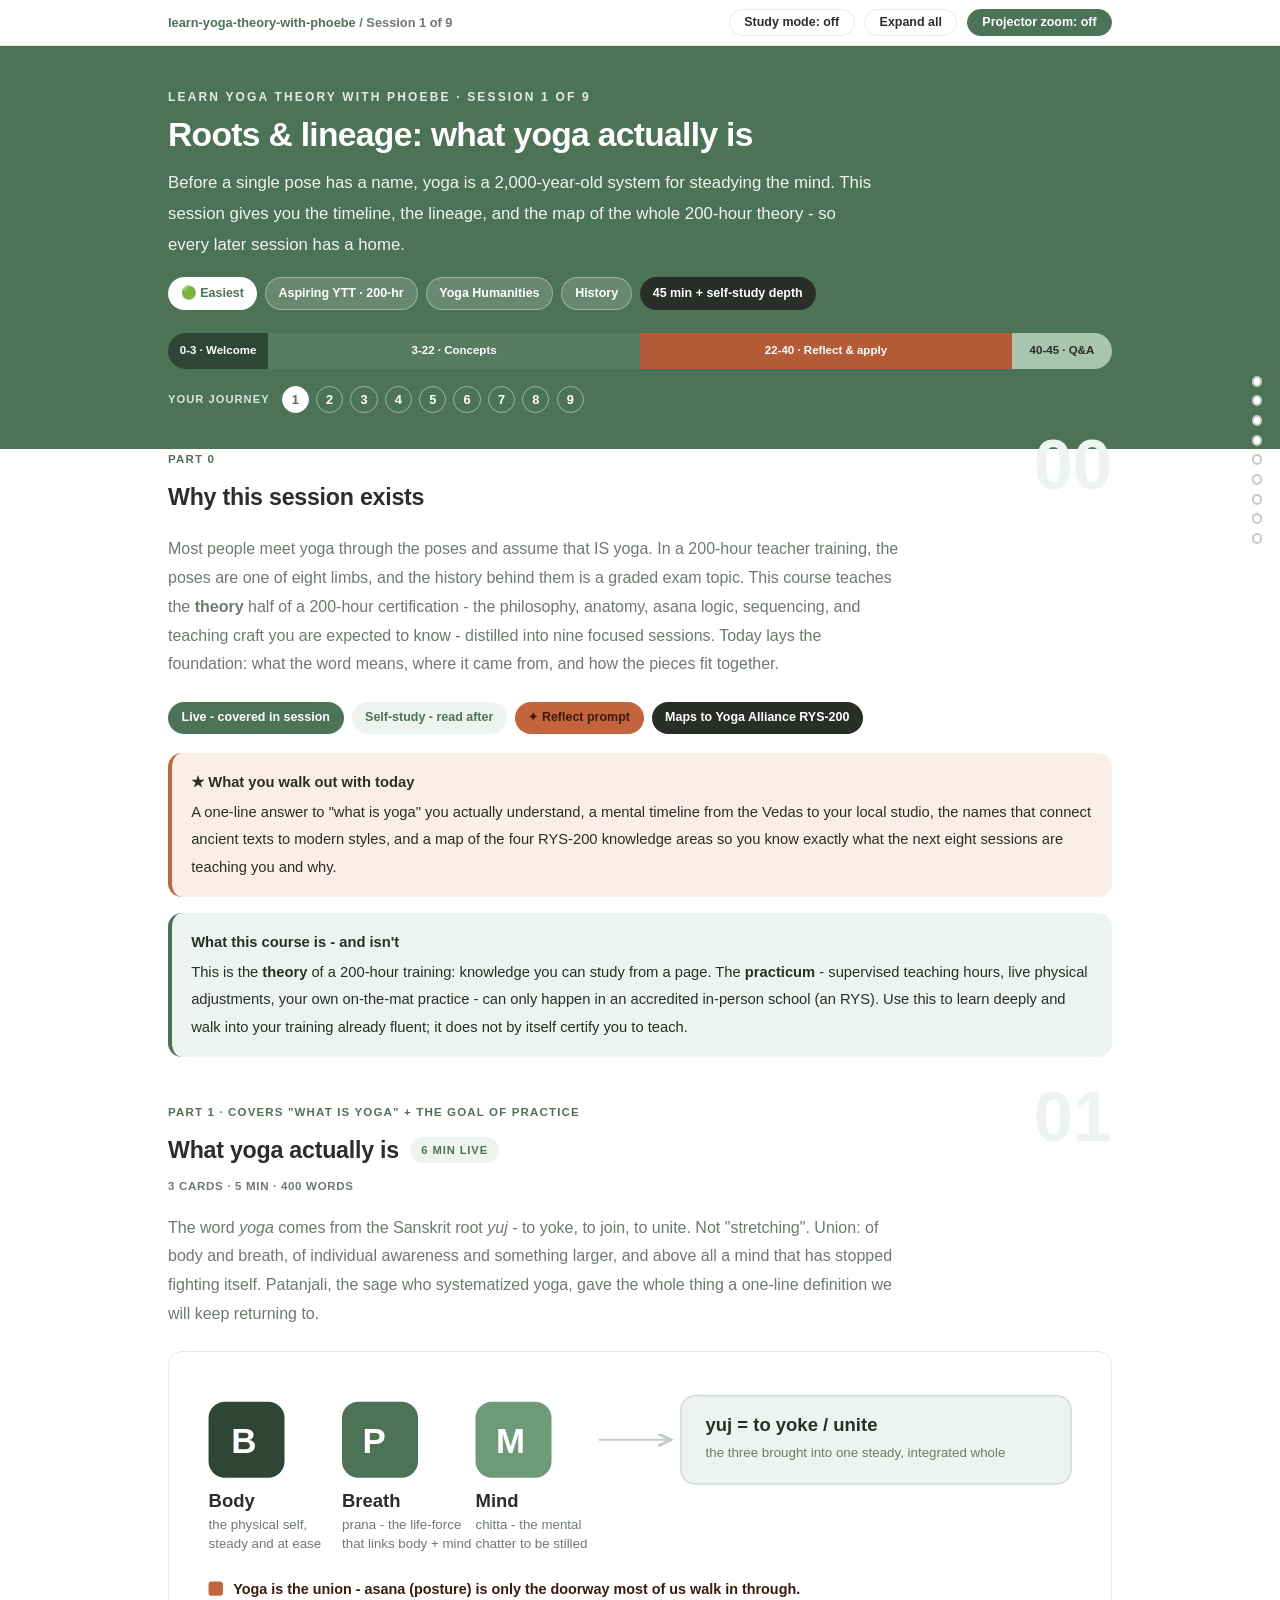
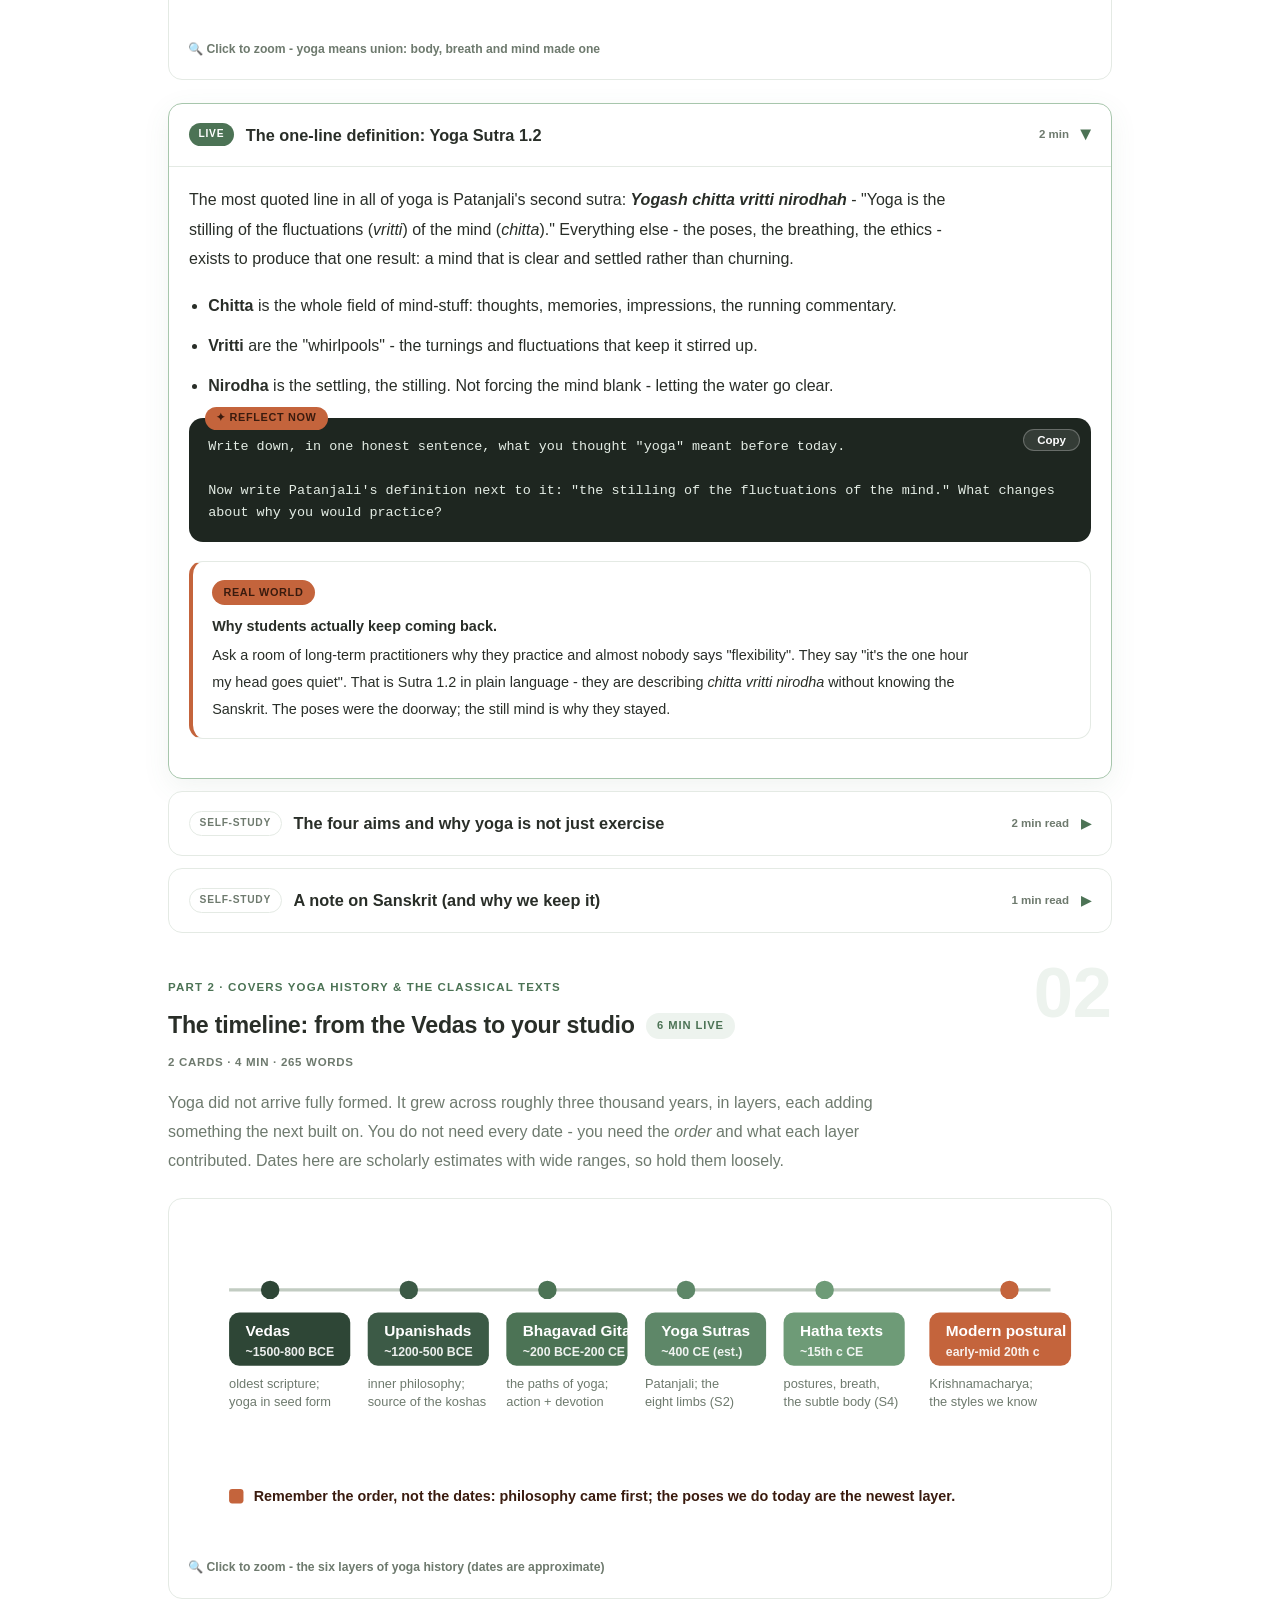
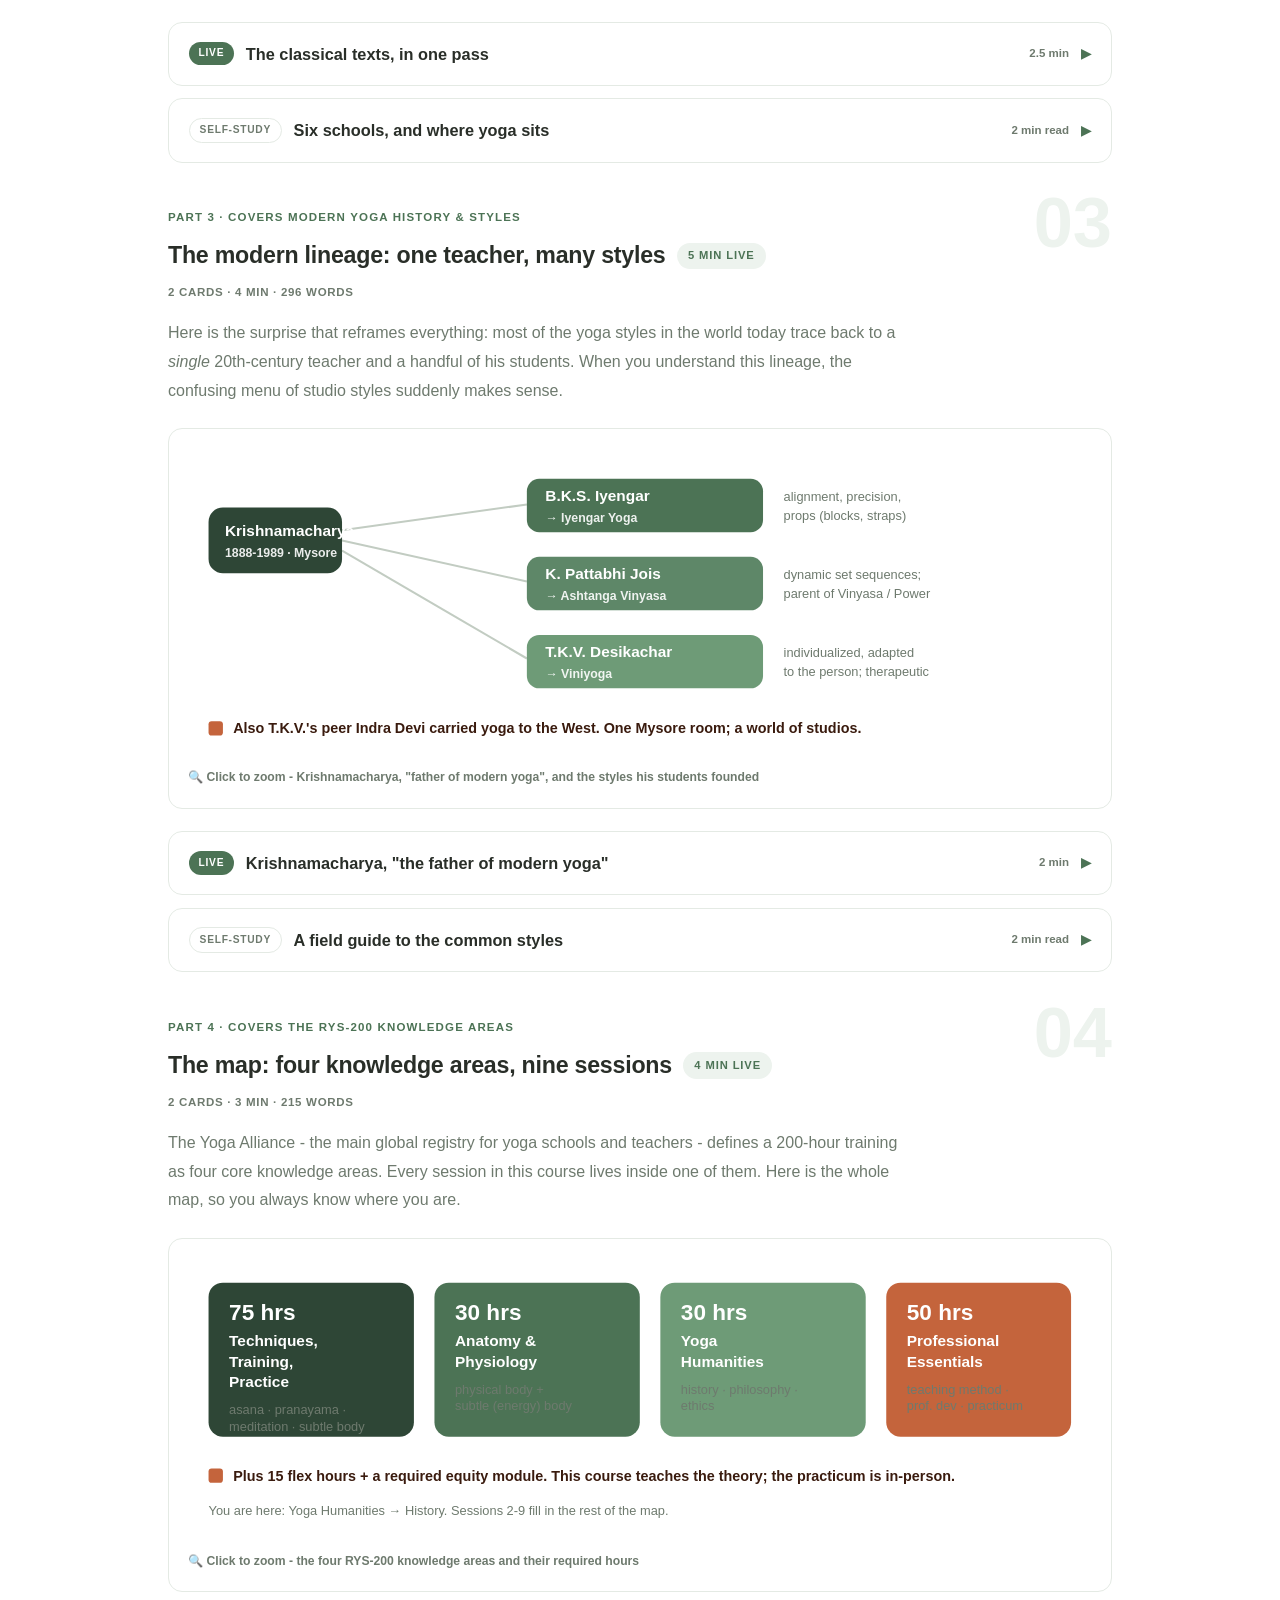
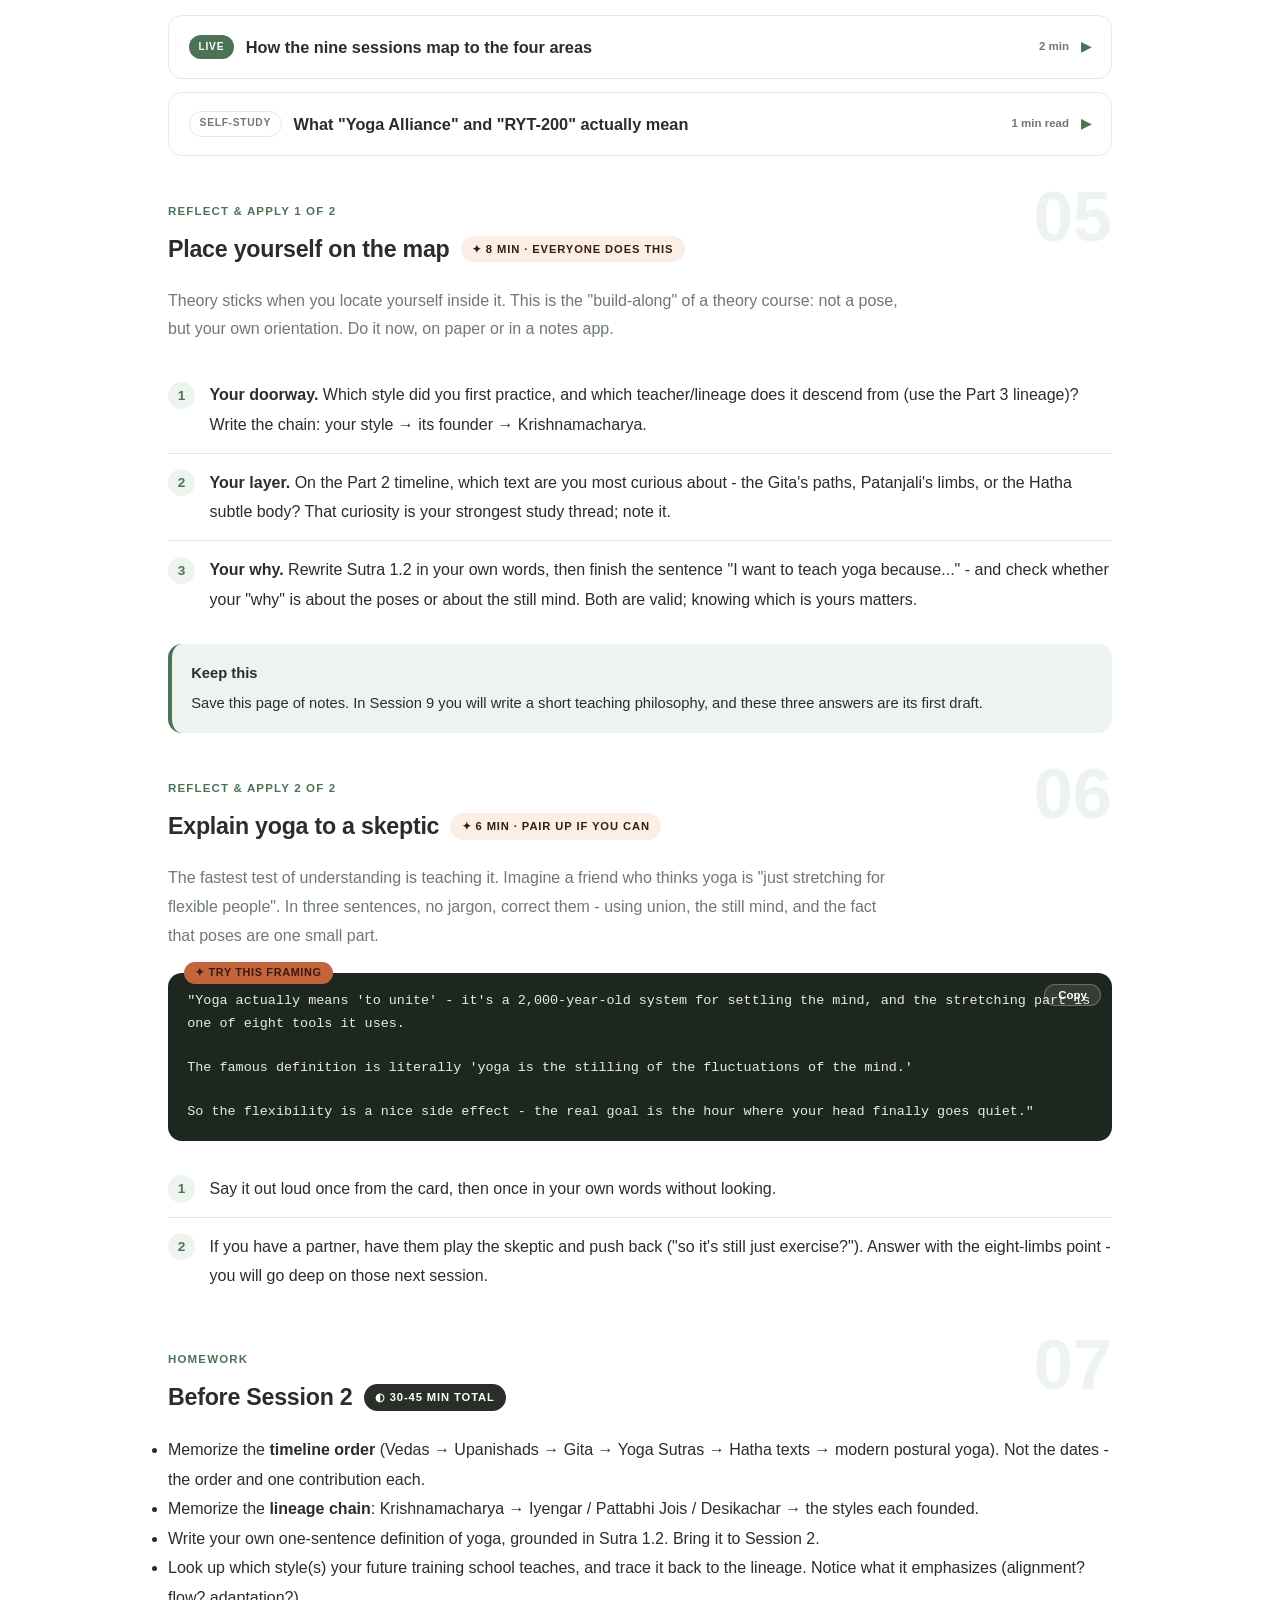
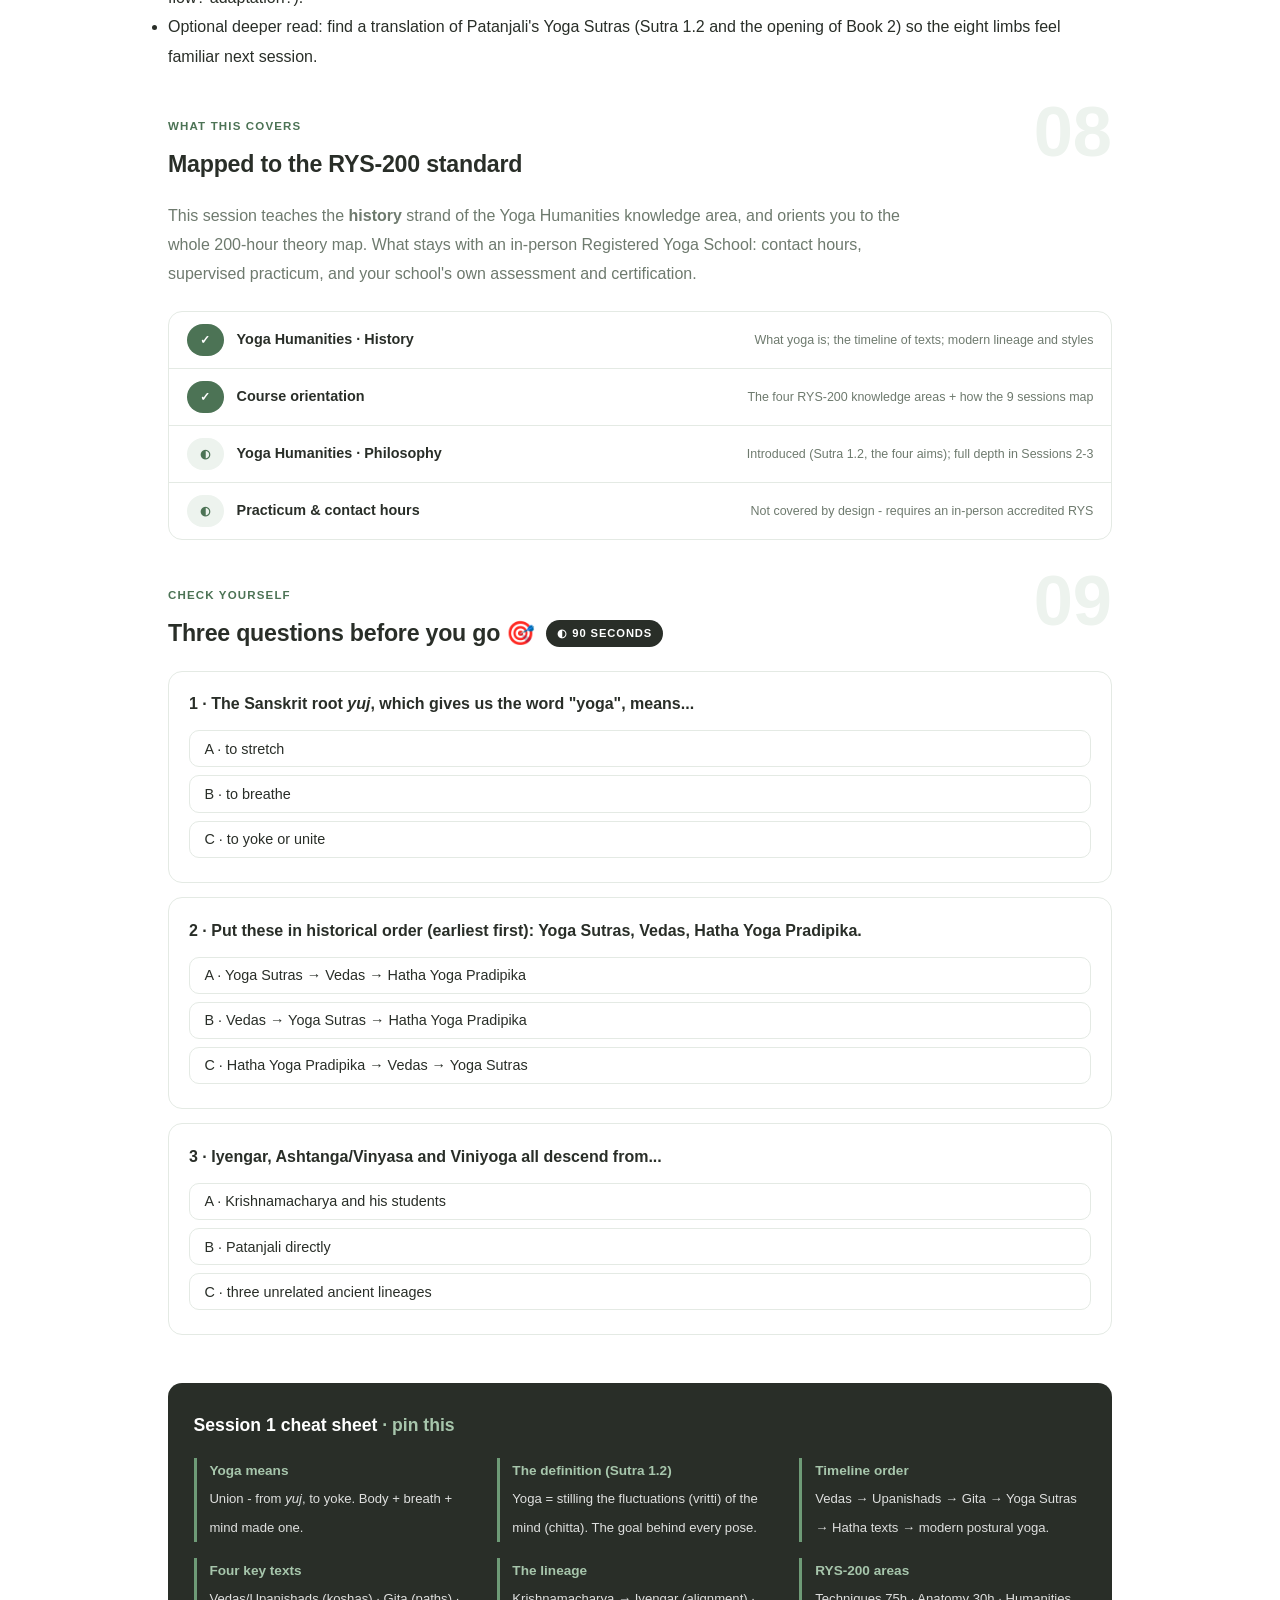
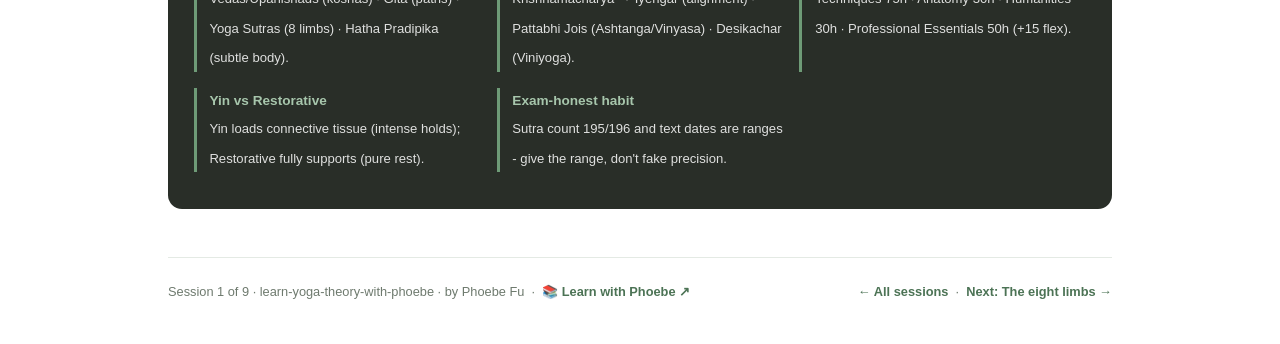
==== courses/01-roots-lineage.html @ 68fee0b2 "Fix agenda band contrast, which was unreadable estate-wide The .agenda block hardcodes color:#fff on" ====
<!DOCTYPE html>
<html lang="en">
<head>
<meta charset="UTF-8">
<meta name="viewport" content="width=device-width, initial-scale=1.0">
<!-- social:start -->
<meta name="description" content="Most people meet yoga through the poses and assume that IS yoga. In a 200-hour teacher training, the poses are one of eight limbs, and the history behind them is a graded exam topic. This...">
<meta property="og:type" content="article">
<meta property="og:site_name" content="Learn with Phoebe">
<meta property="og:title" content="Roots &amp; lineage: what yoga actually is - learn yoga theory with phoebe">
<meta property="og:description" content="Most people meet yoga through the poses and assume that IS yoga. In a 200-hour teacher training, the poses are one of eight limbs, and the history behind them is a graded exam topic. This...">
<meta property="og:url" content="https://phoebefu6.github.io/learn-yoga-theory-with-phoebe/courses/01-roots-lineage.html">
<meta property="og:image" content="https://phoebefu6.github.io/learn-yoga-theory-with-phoebe/assets/og-cover.png">
<meta property="og:image:width" content="1200">
<meta property="og:image:height" content="630">
<meta name="twitter:card" content="summary_large_image">
<meta name="twitter:title" content="Roots &amp; lineage: what yoga actually is - learn yoga theory with phoebe">
<meta name="twitter:description" content="Most people meet yoga through the poses and assume that IS yoga. In a 200-hour teacher training, the poses are one of eight limbs, and the history behind them is a graded exam topic. This...">
<meta name="twitter:image" content="https://phoebefu6.github.io/learn-yoga-theory-with-phoebe/assets/og-cover.png">
<!-- social:end -->
<title>Session 1 · Roots &amp; lineage: what yoga actually is - learn yoga theory with phoebe</title>
<link rel="stylesheet" href="../assets/style.css?v=7">
</head>
<body>

<div class="toolbar">
  <div class="wrap">
    <span class="crumb"><a href="../index.html">learn-yoga-theory-with-phoebe</a> / Session 1 of 9</span>
    <button class="btn" id="toggle-all" type="button">Expand all</button>
    <button class="btn primary" id="zoom-toggle" type="button">Projector zoom: off</button>
  </div>
</div>

<header class="masthead">
  <div class="wrap">
    <div class="eyebrow">Learn Yoga Theory with Phoebe · Session 1 of 9</div>
    <h1>Roots &amp; lineage: <span class="accent">what yoga</span> actually is</h1>
    <p class="sub">Before a single pose has a name, yoga is a 2,000-year-old system for steadying the mind. This session gives you the timeline, the lineage, and the map of the whole 200-hour theory - so every later session has a home.</p>
    <div class="chip-row">
      <span class="chip level">🟢 Easiest</span>
      <span class="chip audience">Aspiring YTT · 200-hr</span>
      <span class="chip audience">Yoga Humanities</span>
      <span class="chip audience">History</span>
      <span class="chip time">45 min + self-study depth</span>
    </div>
    <div class="agenda">
      <span class="a1" style="flex:1">0-3 · Welcome</span>
      <span class="a2" style="flex:4">3-22 · Concepts</span>
      <span class="a3" style="flex:4">22-40 · Reflect &amp; apply</span>
      <span class="a4" style="flex:1">40-45 · Q&amp;A</span>
    </div>
  </div>
</header>

<main class="wrap">

  <!-- ============ INTRO ============ -->
  <section class="section" id="intro">
    <div class="section-kicker">
      <span class="klabel">Part 0</span>
      <h2>Why this session exists</h2>
    </div>
    <p class="lede">Most people meet yoga through the poses and assume that IS yoga. In a 200-hour teacher training, the poses are one of eight limbs, and the history behind them is a graded exam topic. This course teaches the <strong>theory</strong> half of a 200-hour certification - the philosophy, anatomy, asana logic, sequencing, and teaching craft you are expected to know - distilled into nine focused sessions. Today lays the foundation: what the word means, where it came from, and how the pieces fit together.</p>
    <div class="legend">
      <span class="pill solid">Live - covered in session</span>
      <span class="pill light">Self-study - read after</span>
      <span class="pill peach">✦ Reflect prompt</span>
      <span class="pill inkpill">Maps to Yoga Alliance RYS-200</span>
    </div>
    <div class="callout win">
      <strong>★ What you walk out with today</strong>
      A one-line answer to "what is yoga" you actually understand, a mental timeline from the Vedas to your local studio, the names that connect ancient texts to modern styles, and a map of the four RYS-200 knowledge areas so you know exactly what the next eight sessions are teaching you and why.
    </div>
    <div class="callout tip">
      <strong>What this course is - and isn't</strong>
      This is the <strong>theory</strong> of a 200-hour training: knowledge you can study from a page. The <strong>practicum</strong> - supervised teaching hours, live physical adjustments, your own on-the-mat practice - can only happen in an accredited in-person school (an RYS). Use this to learn deeply and walk into your training already fluent; it does not by itself certify you to teach.
    </div>
  </section>

  <!-- ============ PART 1: WHAT IS YOGA ============ -->
  <section class="section" id="what-is-yoga">
    <div class="section-kicker">
      <span class="klabel">Part 1 · covers "what is yoga" + the goal of practice</span>
      <h2>What yoga actually is <span class="tag concept">6 min live</span></h2>
    </div>
    <p class="lede">The word <em>yoga</em> comes from the Sanskrit root <em>yuj</em> - to yoke, to join, to unite. Not "stretching". Union: of body and breath, of individual awareness and something larger, and above all a mind that has stopped fighting itself. Patanjali, the sage who systematized yoga, gave the whole thing a one-line definition we will keep returning to.</p>

    <figure class="zoomable">
      <svg viewBox="0 0 880 250" xmlns="http://www.w3.org/2000/svg" role="img" aria-label="Yoga as union: body, breath and mind joining toward a still mind">
        <style>
          .wyL { font: 800 34px Inter, sans-serif; fill: #FFFFFF; }
          .wyT { font: 700 18px Inter, sans-serif; fill: #292E28; }
          .wyX { font: 400 13px Inter, sans-serif; fill: #6E7A6E; }
          .wyN { font: 600 14px Inter, sans-serif; fill: #3A1B0E; }
          .wyA { stroke: #C2CCC2; stroke-width: 2; fill: none; marker-end: url(#wyAh); }
        </style>
        <defs>
          <marker id="wyAh" markerWidth="8" markerHeight="8" refX="6" refY="3" orient="auto">
            <path d="M0,0 L6,3 L0,6" fill="none" stroke="#C2CCC2" stroke-width="1.5"/>
          </marker>
        </defs>
        <rect x="20" y="30" width="74" height="74" rx="16" fill="#2E4636"/>
        <text class="wyL" x="42" y="80">B</text>
        <text class="wyT" x="20" y="132">Body</text>
        <text class="wyX" x="20" y="154">the physical self,</text>
        <text class="wyX" x="20" y="172">steady and at ease</text>
        <rect x="150" y="30" width="74" height="74" rx="16" fill="#4C7355"/>
        <text class="wyL" x="170" y="80">P</text>
        <text class="wyT" x="150" y="132">Breath</text>
        <text class="wyX" x="150" y="154">prana - the life-force</text>
        <text class="wyX" x="150" y="172">that links body + mind</text>
        <rect x="280" y="30" width="74" height="74" rx="16" fill="#6E9B77"/>
        <text class="wyL" x="300" y="80">M</text>
        <text class="wyT" x="280" y="132">Mind</text>
        <text class="wyX" x="280" y="154">chitta - the mental</text>
        <text class="wyX" x="280" y="172">chatter to be stilled</text>
        <line class="wyA" x1="400" y1="67" x2="470" y2="67"/>
        <rect x="480" y="24" width="380" height="86" rx="14" fill="#EDF3EE" stroke="#C2CCC2"/>
        <text class="wyT" x="504" y="58">yuj = to yoke / unite</text>
        <text class="wyX" x="504" y="84">the three brought into one steady, integrated whole</text>
        <rect x="20" y="205" width="14" height="14" rx="3" fill="#C4643C"/>
        <text class="wyN" x="44" y="217">Yoga is the union - asana (posture) is only the doorway most of us walk in through.</text>
      </svg>
      <figcaption>🔍 Click to zoom - yoga means union: body, breath and mind made one</figcaption>
    </figure>

    <details class="card" open>
      <summary><span class="mode live">Live</span>The one-line definition: Yoga Sutra 1.2<span class="mini">2 min</span><span class="caret">▶</span></summary>
      <div class="body">
        <p>The most quoted line in all of yoga is Patanjali's second sutra: <strong><em>Yogash chitta vritti nirodhah</em></strong> - "Yoga is the stilling of the fluctuations (<em>vritti</em>) of the mind (<em>chitta</em>)." Everything else - the poses, the breathing, the ethics - exists to produce that one result: a mind that is clear and settled rather than churning.</p>
        <ul>
          <li><strong>Chitta</strong> is the whole field of mind-stuff: thoughts, memories, impressions, the running commentary.</li>
          <li><strong>Vritti</strong> are the "whirlpools" - the turnings and fluctuations that keep it stirred up.</li>
          <li><strong>Nirodha</strong> is the settling, the stilling. Not forcing the mind blank - letting the water go clear.</li>
        </ul>
        <div class="prompt-box good"><span class="label">✦ Reflect now</span>Write down, in one honest sentence, what you thought "yoga" meant before today.

Now write Patanjali's definition next to it: "the stilling of the fluctuations of the mind." What changes about why you would practice?</div>
        <div class="callout example">
          <span class="ex-pill">Real world</span>
          <p><strong>Why students actually keep coming back.</strong> Ask a room of long-term practitioners why they practice and almost nobody says "flexibility". They say "it's the one hour my head goes quiet". That is Sutra 1.2 in plain language - they are describing <em>chitta vritti nirodha</em> without knowing the Sanskrit. The poses were the doorway; the still mind is why they stayed.</p>
        </div>
      </div>
    </details>

    <details class="card">
      <summary><span class="mode self">Self-study</span>The four aims and why yoga is not just exercise<span class="mini">2 min read</span><span class="caret">▶</span></summary>
      <div class="body">
        <p>Classical Indian thought frames a full human life around four aims (<em>purusharthas</em>): <strong>dharma</strong> (duty, right living), <strong>artha</strong> (prosperity, means), <strong>kama</strong> (pleasure, desire) and <strong>moksha</strong> (liberation, freedom). Yoga is traditionally a path toward the last one - freedom from the suffering caused by an unsteady, grasping mind. That is why the texts treat it as a complete philosophy of living, not a fitness regimen.</p>
        <ul>
          <li><strong>Modern postural yoga</strong> - what most Western studios teach - is a recent branch of a very old tree. Knowing the tree is what separates a teacher from an instructor.</li>
          <li><strong>You do not have to be religious</strong> to teach or practice yoga. But you are expected to know the tradition you are standing in, and to represent it honestly. That respect is itself part of the ethics (Session 3).</li>
        </ul>
      </div>
    </details>

    <details class="card">
      <summary><span class="mode self">Self-study</span>A note on Sanskrit (and why we keep it)<span class="mini">1 min read</span><span class="caret">▶</span></summary>
      <div class="body">
        <p>Yoga's technical vocabulary is Sanskrit, and teacher trainings expect you to know the key terms. We will always give the Sanskrit <em>and</em> a plain-English meaning, because the words carry precision that translation loses - <em>sukha</em> is not quite "comfort", <em>prana</em> is not quite "breath". Learn the terms the way you would any professional vocabulary: a few at a time, in context. By Session 9 they will feel like your own.</p>
      </div>
    </details>
  </section>

  <!-- ============ PART 2: THE TIMELINE ============ -->
  <section class="section" id="timeline">
    <div class="section-kicker">
      <span class="klabel">Part 2 · covers yoga history &amp; the classical texts</span>
      <h2>The timeline: from the Vedas to your studio <span class="tag concept">6 min live</span></h2>
    </div>
    <p class="lede">Yoga did not arrive fully formed. It grew across roughly three thousand years, in layers, each adding something the next built on. You do not need every date - you need the <em>order</em> and what each layer contributed. Dates here are scholarly estimates with wide ranges, so hold them loosely.</p>

    <figure class="zoomable">
      <svg viewBox="0 0 880 320" xmlns="http://www.w3.org/2000/svg" role="img" aria-label="Timeline of yoga: Vedas, Upanishads, Gita, Yoga Sutras, Hatha texts, modern postural yoga">
        <style>
          .tlB { font: 700 15px Inter, sans-serif; fill: #FFFFFF; }
          .tlD { font: 600 12px Inter, sans-serif; fill: #FFFFFF; opacity: .9; }
          .tlT { font: 700 15px Inter, sans-serif; fill: #292E28; }
          .tlX { font: 400 12.5px Inter, sans-serif; fill: #6E7A6E; }
          .tlN { font: 600 14px Inter, sans-serif; fill: #3A1B0E; }
        </style>
        <line x1="40" y1="70" x2="840" y2="70" stroke="#C2CCC2" stroke-width="3"/>
        <!-- 1 Vedas -->
        <circle cx="80" cy="70" r="9" fill="#2E4636"/>
        <rect x="40" y="92" width="118" height="52" rx="10" fill="#2E4636"/>
        <text class="tlB" x="56" y="115">Vedas</text>
        <text class="tlD" x="56" y="134">~1500-800 BCE</text>
        <text class="tlX" x="40" y="166">oldest scripture;</text>
        <text class="tlX" x="40" y="183">yoga in seed form</text>
        <!-- 2 Upanishads -->
        <circle cx="215" cy="70" r="9" fill="#3C5A46"/>
        <rect x="175" y="92" width="118" height="52" rx="10" fill="#3C5A46"/>
        <text class="tlB" x="191" y="115">Upanishads</text>
        <text class="tlD" x="191" y="134">~1200-500 BCE</text>
        <text class="tlX" x="175" y="166">inner philosophy;</text>
        <text class="tlX" x="175" y="183">source of the koshas</text>
        <!-- 3 Gita -->
        <circle cx="350" cy="70" r="9" fill="#4C7355"/>
        <rect x="310" y="92" width="118" height="52" rx="10" fill="#4C7355"/>
        <text class="tlB" x="326" y="115">Bhagavad Gita</text>
        <text class="tlD" x="326" y="134">~200 BCE-200 CE</text>
        <text class="tlX" x="310" y="166">the paths of yoga;</text>
        <text class="tlX" x="310" y="183">action + devotion</text>
        <!-- 4 Sutras -->
        <circle cx="485" cy="70" r="9" fill="#5E8768"/>
        <rect x="445" y="92" width="118" height="52" rx="10" fill="#5E8768"/>
        <text class="tlB" x="461" y="115">Yoga Sutras</text>
        <text class="tlD" x="461" y="134">~400 CE (est.)</text>
        <text class="tlX" x="445" y="166">Patanjali; the</text>
        <text class="tlX" x="445" y="183">eight limbs (S2)</text>
        <!-- 5 Hatha -->
        <circle cx="620" cy="70" r="9" fill="#6E9B77"/>
        <rect x="580" y="92" width="118" height="52" rx="10" fill="#6E9B77"/>
        <text class="tlB" x="596" y="115">Hatha texts</text>
        <text class="tlD" x="596" y="134">~15th c CE</text>
        <text class="tlX" x="580" y="166">postures, breath,</text>
        <text class="tlX" x="580" y="183">the subtle body (S4)</text>
        <!-- 6 Modern -->
        <circle cx="800" cy="70" r="9" fill="#C4643C"/>
        <rect x="722" y="92" width="138" height="52" rx="10" fill="#C4643C"/>
        <text class="tlB" x="738" y="115">Modern postural</text>
        <text class="tlD" x="738" y="134">early-mid 20th c</text>
        <text class="tlX" x="722" y="166">Krishnamacharya;</text>
        <text class="tlX" x="722" y="183">the styles we know</text>
        <rect x="40" y="264" width="14" height="14" rx="3" fill="#C4643C"/>
        <text class="tlN" x="64" y="276">Remember the order, not the dates: philosophy came first; the poses we do today are the newest layer.</text>
      </svg>
      <figcaption>🔍 Click to zoom - the six layers of yoga history (dates are approximate)</figcaption>
    </figure>

    <details class="card">
      <summary><span class="mode live">Live</span>The classical texts, in one pass<span class="mini">2.5 min</span><span class="caret">▶</span></summary>
      <div class="body">
        <p>Four texts do most of the work in a 200-hour syllabus. You meet each properly in a later session - here is the map so the names are familiar:</p>
        <table class="clean">
          <thead><tr><th>Text</th><th>What it gave yoga</th><th>Session</th></tr></thead>
          <tbody>
            <tr><td><strong>The Vedas &amp; Upanishads</strong></td><td>The philosophical ground: the self, consciousness, and the five <em>koshas</em> (sheaths of being) from the Taittiriya Upanishad</td><td>S4</td></tr>
            <tr><td><strong>Bhagavad Gita</strong></td><td>The paths of yoga - action (<em>karma</em>), devotion (<em>bhakti</em>), knowledge (<em>jnana</em>) - and acting without attachment to results</td><td>S3</td></tr>
            <tr><td><strong>Patanjali's Yoga Sutras</strong></td><td>The systematic core: the definition of yoga and the <em>eight limbs</em> (<em>ashtanga</em>) that structure the whole path</td><td>S2</td></tr>
            <tr><td><strong>Hatha Yoga Pradipika</strong></td><td>The physical practices - postures, breath control, energy locks - and the subtle-body system behind them</td><td>S4, S6</td></tr>
          </tbody>
        </table>
        <div class="callout tip">
          <strong>Exam-honest note</strong>
          The total number of sutras is often cited as either <strong>195 or 196</strong>, and the Yoga Sutras are dated anywhere from 100 BCE to 500 CE. Trainings differ. If asked, give the range and note ~400 CE as the common estimate rather than a single "correct" year - that is what a well-read teacher does.
        </div>
      </div>
    </details>

    <details class="card">
      <summary><span class="mode self">Self-study</span>Six schools, and where yoga sits<span class="mini">2 min read</span><span class="caret">▶</span></summary>
      <div class="body">
        <p>Classical Indian philosophy has six traditional "schools" (<em>darshanas</em>). Yoga is one of them, closely paired with another called <em>Samkhya</em>, which supplies its underlying model of reality (spirit and matter, and the three <em>gunas</em> or qualities of nature - you meet the gunas in Session 4). You will not be tested on all six, but knowing yoga is a recognized <em>philosophical system</em>, not a folk practice, changes how seriously you carry it.</p>
        <p>The practical takeaway: when a text or teacher references <em>Samkhya</em>, they are pointing at yoga's philosophical parent - the source of its map of mind and matter.</p>
      </div>
    </details>
  </section>

  <!-- ============ PART 3: THE MODERN LINEAGE ============ -->
  <section class="section" id="lineage">
    <div class="section-kicker">
      <span class="klabel">Part 3 · covers modern yoga history &amp; styles</span>
      <h2>The modern lineage: one teacher, many styles <span class="tag concept">5 min live</span></h2>
    </div>
    <p class="lede">Here is the surprise that reframes everything: most of the yoga styles in the world today trace back to a <em>single</em> 20th-century teacher and a handful of his students. When you understand this lineage, the confusing menu of studio styles suddenly makes sense.</p>

    <figure class="zoomable">
      <svg viewBox="0 0 880 300" xmlns="http://www.w3.org/2000/svg" role="img" aria-label="Krishnamacharya and his students who founded the major modern yoga styles">
        <style>
          .lnHub { font: 700 15px Inter, sans-serif; fill: #FFFFFF; }
          .lnHd { font: 600 12px Inter, sans-serif; fill: #FFFFFF; opacity: .9; }
          .lnT { font: 700 14px Inter, sans-serif; fill: #292E28; }
          .lnX { font: 400 12.5px Inter, sans-serif; fill: #6E7A6E; }
          .lnN { font: 600 14px Inter, sans-serif; fill: #3A1B0E; }
          .lnA { stroke: #C2CCC2; stroke-width: 2; fill: none; }
        </style>
        <line class="lnA" x1="150" y1="80" x2="330" y2="55"/>
        <line class="lnA" x1="150" y1="90" x2="330" y2="130"/>
        <line class="lnA" x1="150" y1="100" x2="330" y2="205"/>
        <rect x="20" y="58" width="130" height="64" rx="14" fill="#2E4636"/>
        <text class="lnHub" x="36" y="86">Krishnamacharya</text>
        <text class="lnHd" x="36" y="106">1888-1989 · Mysore</text>
        <!-- Iyengar -->
        <rect x="330" y="30" width="230" height="52" rx="12" fill="#4C7355"/>
        <text class="lnHub" x="348" y="52">B.K.S. Iyengar</text>
        <text class="lnHd" x="348" y="72">→ Iyengar Yoga</text>
        <text class="lnX" x="580" y="52">alignment, precision,</text>
        <text class="lnX" x="580" y="70">props (blocks, straps)</text>
        <!-- Jois -->
        <rect x="330" y="106" width="230" height="52" rx="12" fill="#5E8768"/>
        <text class="lnHub" x="348" y="128">K. Pattabhi Jois</text>
        <text class="lnHd" x="348" y="148">→ Ashtanga Vinyasa</text>
        <text class="lnX" x="580" y="128">dynamic set sequences;</text>
        <text class="lnX" x="580" y="146">parent of Vinyasa / Power</text>
        <!-- Desikachar -->
        <rect x="330" y="182" width="230" height="52" rx="12" fill="#6E9B77"/>
        <text class="lnHub" x="348" y="204">T.K.V. Desikachar</text>
        <text class="lnHd" x="348" y="224">→ Viniyoga</text>
        <text class="lnX" x="580" y="204">individualized, adapted</text>
        <text class="lnX" x="580" y="222">to the person; therapeutic</text>
        <rect x="20" y="266" width="14" height="14" rx="3" fill="#C4643C"/>
        <text class="lnN" x="44" y="278">Also T.K.V.'s peer Indra Devi carried yoga to the West. One Mysore room; a world of studios.</text>
      </svg>
      <figcaption>🔍 Click to zoom - Krishnamacharya, "father of modern yoga", and the styles his students founded</figcaption>
    </figure>

    <details class="card">
      <summary><span class="mode live">Live</span>Krishnamacharya, "the father of modern yoga"<span class="mini">2 min</span><span class="caret">▶</span></summary>
      <div class="body">
        <p><strong>Tirumalai Krishnamacharya</strong> (1888-1989) taught at the Mysore Palace in southern India and, more than anyone, shaped the physical yoga practiced worldwide today. His genius was adaptation - "teach what is appropriate for the individual" - and his students carried different facets of his teaching in different directions:</p>
        <ul>
          <li><strong>B.K.S. Iyengar</strong> (his brother-in-law) emphasized precise <strong>alignment</strong> and the use of <strong>props</strong> so any body could find a pose safely - the root of the careful, detailed instruction style.</li>
          <li><strong>K. Pattabhi Jois</strong> systematized <strong>Ashtanga Vinyasa</strong>: fixed, vigorous sequences linked to breath. This is the direct parent of modern <strong>Vinyasa Flow</strong> and <strong>Power Yoga</strong>.</li>
          <li><strong>T.K.V. Desikachar</strong> (his son) developed <strong>Viniyoga</strong>: yoga adapted to the individual's needs and body, the therapeutic thread.</li>
        </ul>
        <div class="callout example">
          <span class="ex-pill">Real world</span>
          <p><strong>Why your local schedule makes sense now.</strong> The studio that lists "Vinyasa Flow", "Power", "Iyengar" and "Gentle/Therapeutic" side by side is really listing Krishnamacharya's students. Same grandparent, different emphases. When a new student asks "which class should I take?", you are really asking which branch of this one lineage fits them.</p>
        </div>
      </div>
    </details>

    <details class="card">
      <summary><span class="mode self">Self-study</span>A field guide to the common styles<span class="mini">2 min read</span><span class="caret">▶</span></summary>
      <div class="body">
        <p>You do not need to teach all of these - but a teacher should be able to describe them:</p>
        <table class="clean">
          <thead><tr><th>Style</th><th>Feel</th></tr></thead>
          <tbody>
            <tr><td><strong>Hatha</strong></td><td>Umbrella term for physical yoga; in class listings, usually slower, held postures with breath</td></tr>
            <tr><td><strong>Vinyasa / Flow</strong></td><td>Continuous, breath-linked movement; sequences vary each class (Session 7)</td></tr>
            <tr><td><strong>Ashtanga</strong></td><td>The same vigorous set sequence every time; the source of Vinyasa</td></tr>
            <tr><td><strong>Iyengar</strong></td><td>Precise alignment, long holds, props; deeply detailed</td></tr>
            <tr><td><strong>Yin</strong></td><td>Long passive holds (2-20 min) targeting deep connective tissue; can be intense</td></tr>
            <tr><td><strong>Restorative</strong></td><td>Fully prop-supported, near-stillness; pure recovery and calm</td></tr>
          </tbody>
        </table>
        <div class="callout tip">
          <strong>Yin vs Restorative</strong>
          These get confused constantly. Yin <em>loads</em> connective tissue with long holds and can feel intense; Restorative <em>supports</em> the body completely and asks for no effort at all. Knowing the difference is a quick way to sound like you know your craft.
        </div>
      </div>
    </details>
  </section>

  <!-- ============ PART 4: THE COURSE MAP ============ -->
  <section class="section" id="course-map">
    <div class="section-kicker">
      <span class="klabel">Part 4 · covers the RYS-200 knowledge areas</span>
      <h2>The map: four knowledge areas, nine sessions <span class="tag concept">4 min live</span></h2>
    </div>
    <p class="lede">The Yoga Alliance - the main global registry for yoga schools and teachers - defines a 200-hour training as four core knowledge areas. Every session in this course lives inside one of them. Here is the whole map, so you always know where you are.</p>

    <figure class="zoomable">
      <svg viewBox="0 0 880 275" xmlns="http://www.w3.org/2000/svg" role="img" aria-label="The four RYS-200 knowledge areas and their required hours">
        <style>
          .cmH { font: 700 15px Inter, sans-serif; fill: #FFFFFF; }
          .cmHr { font: 800 22px Inter, sans-serif; fill: #FFFFFF; }
          .cmT { font: 700 14px Inter, sans-serif; fill: #292E28; }
          .cmX { font: 400 12.5px Inter, sans-serif; fill: #6E7A6E; }
          .cmN { font: 600 14px Inter, sans-serif; fill: #3A1B0E; }
        </style>
        <rect x="20" y="24" width="200" height="150" rx="14" fill="#2E4636"/>
        <text class="cmHr" x="40" y="60">75 hrs</text>
        <text class="cmH" x="40" y="86">Techniques,</text>
        <text class="cmH" x="40" y="106">Training,</text>
        <text class="cmH" x="40" y="126">Practice</text>
        <text class="cmX" x="40" y="152" fill="#EDF3EE">asana · pranayama ·</text>
        <text class="cmX" x="40" y="168" fill="#EDF3EE">meditation · subtle body</text>
        <rect x="240" y="24" width="200" height="150" rx="14" fill="#4C7355"/>
        <text class="cmHr" x="260" y="60">30 hrs</text>
        <text class="cmH" x="260" y="86">Anatomy &amp;</text>
        <text class="cmH" x="260" y="106">Physiology</text>
        <text class="cmX" x="260" y="132" fill="#EDF3EE">physical body +</text>
        <text class="cmX" x="260" y="148" fill="#EDF3EE">subtle (energy) body</text>
        <rect x="460" y="24" width="200" height="150" rx="14" fill="#6E9B77"/>
        <text class="cmHr" x="480" y="60">30 hrs</text>
        <text class="cmH" x="480" y="86">Yoga</text>
        <text class="cmH" x="480" y="106">Humanities</text>
        <text class="cmX" x="480" y="132" fill="#1B2B1E">history · philosophy ·</text>
        <text class="cmX" x="480" y="148" fill="#1B2B1E">ethics</text>
        <rect x="680" y="24" width="180" height="150" rx="14" fill="#C4643C"/>
        <text class="cmHr" x="700" y="60">50 hrs</text>
        <text class="cmH" x="700" y="86">Professional</text>
        <text class="cmH" x="700" y="106">Essentials</text>
        <text class="cmX" x="700" y="132" fill="#FBEEE6">teaching method ·</text>
        <text class="cmX" x="700" y="148" fill="#FBEEE6">prof. dev · practicum</text>
        <rect x="20" y="205" width="14" height="14" rx="3" fill="#C4643C"/>
        <text class="cmN" x="44" y="217">Plus 15 flex hours + a required equity module. This course teaches the theory; the practicum is in-person.</text>
        <text class="cmX" x="20" y="250">You are here: Yoga Humanities → History. Sessions 2-9 fill in the rest of the map.</text>
      </svg>
      <figcaption>🔍 Click to zoom - the four RYS-200 knowledge areas and their required hours</figcaption>
    </figure>

    <details class="card">
      <summary><span class="mode live">Live</span>How the nine sessions map to the four areas<span class="mini">2 min</span><span class="caret">▶</span></summary>
      <div class="body">
        <table class="clean">
          <thead><tr><th>Session</th><th>Knowledge area</th></tr></thead>
          <tbody>
            <tr><td>1 · Roots &amp; lineage <em>(you are here)</em></td><td>Yoga Humanities - history</td></tr>
            <tr><td>2 · The eight limbs</td><td>Yoga Humanities - philosophy</td></tr>
            <tr><td>3 · Gita &amp; the paths</td><td>Yoga Humanities - philosophy + ethics</td></tr>
            <tr><td>4 · The subtle body</td><td>Techniques + Anatomy (subtle body)</td></tr>
            <tr><td>5 · Functional anatomy</td><td>Anatomy &amp; Physiology (physical)</td></tr>
            <tr><td>6 · Asana theory</td><td>Techniques, Training, Practice</td></tr>
            <tr><td>7 · Course flow theory</td><td>Sequencing + teaching methodology</td></tr>
            <tr><td>8 · Cueing &amp; analogy theory</td><td>Professional Essentials - teaching method</td></tr>
            <tr><td>9 · Pranayama, meditation &amp; becoming a teacher</td><td>Professional Essentials + Techniques</td></tr>
          </tbody>
        </table>
        <p>Notice the shape: we start in the mind and philosophy (Sessions 1-3), move into the body both subtle and physical (4-5), then to the postures and how to string them together (6-7), and finish with the craft of teaching (8-9). Philosophy first, poses later - the same order history took.</p>
      </div>
    </details>

    <details class="card">
      <summary><span class="mode self">Self-study</span>What "Yoga Alliance" and "RYT-200" actually mean<span class="mini">1 min read</span><span class="caret">▶</span></summary>
      <div class="body">
        <p><strong>Yoga Alliance</strong> is a voluntary registry, not a government license. A school that meets its standards is an <strong>RYS</strong> (Registered Yoga School); a graduate who registers becomes an <strong>RYT-200</strong> (Registered Yoga Teacher, 200-hour). Registration signals your training met a recognized minimum - many studios ask for it - but it is a credential, not a legal requirement to teach. Standards were updated in 2020 (the "Elevated Standards"), which is why current trainings emphasize the four defined areas plus a required equity-in-yoga component.</p>
      </div>
    </details>
  </section>

  <!-- ============ REFLECT & APPLY ============ -->
  <section class="section" id="apply-1">
    <div class="section-kicker">
      <span class="klabel">Reflect &amp; apply 1 of 2</span>
      <h2>Place yourself on the map <span class="tag demo">✦ 8 min · everyone does this</span></h2>
    </div>
    <p class="lede">Theory sticks when you locate yourself inside it. This is the "build-along" of a theory course: not a pose, but your own orientation. Do it now, on paper or in a notes app.</p>

    <div class="steps">
      <div class="step"><p><strong>Your doorway.</strong> Which style did you first practice, and which teacher/lineage does it descend from (use the Part 3 lineage)? Write the chain: your style → its founder → Krishnamacharya.</p></div>
      <div class="step"><p><strong>Your layer.</strong> On the Part 2 timeline, which text are you most curious about - the Gita's paths, Patanjali's limbs, or the Hatha subtle body? That curiosity is your strongest study thread; note it.</p></div>
      <div class="step"><p><strong>Your why.</strong> Rewrite Sutra 1.2 in your own words, then finish the sentence "I want to teach yoga because..." - and check whether your "why" is about the poses or about the still mind. Both are valid; knowing which is yours matters.</p></div>
    </div>

    <div class="callout tip">
      <strong>Keep this</strong>
      Save this page of notes. In Session 9 you will write a short teaching philosophy, and these three answers are its first draft.
    </div>
  </section>

  <section class="section" id="apply-2">
    <div class="section-kicker">
      <span class="klabel">Reflect &amp; apply 2 of 2</span>
      <h2>Explain yoga to a skeptic <span class="tag demo">✦ 6 min · pair up if you can</span></h2>
    </div>
    <p class="lede">The fastest test of understanding is teaching it. Imagine a friend who thinks yoga is "just stretching for flexible people". In three sentences, no jargon, correct them - using union, the still mind, and the fact that poses are one small part.</p>

    <div class="prompt-box good"><span class="label">✦ Try this framing</span>"Yoga actually means 'to unite' - it's a 2,000-year-old system for settling the mind, and the stretching part is one of eight tools it uses.

The famous definition is literally 'yoga is the stilling of the fluctuations of the mind.'

So the flexibility is a nice side effect - the real goal is the hour where your head finally goes quiet."</div>

    <div class="steps">
      <div class="step"><p>Say it out loud once from the card, then once in your own words without looking.</p></div>
      <div class="step"><p>If you have a partner, have them play the skeptic and push back ("so it's still just exercise?"). Answer with the eight-limbs point - you will go deep on those next session.</p></div>
    </div>
  </section>

  <!-- ============ HOMEWORK ============ -->
  <section class="section" id="exercise">
    <div class="section-kicker">
      <span class="klabel">Homework</span>
      <h2>Before Session 2 <span class="tag exercise">◐ 30-45 min total</span></h2>
    </div>
    <ul>
      <li>Memorize the <strong>timeline order</strong> (Vedas → Upanishads → Gita → Yoga Sutras → Hatha texts → modern postural yoga). Not the dates - the order and one contribution each.</li>
      <li>Memorize the <strong>lineage chain</strong>: Krishnamacharya → Iyengar / Pattabhi Jois / Desikachar → the styles each founded.</li>
      <li>Write your own one-sentence definition of yoga, grounded in Sutra 1.2. Bring it to Session 2.</li>
      <li>Look up which style(s) your future training school teaches, and trace it back to the lineage. Notice what it emphasizes (alignment? flow? adaptation?).</li>
      <li>Optional deeper read: find a translation of Patanjali's Yoga Sutras (Sutra 1.2 and the opening of Book 2) so the eight limbs feel familiar next session.</li>
    </ul>
  </section>

  <!-- ============ SOURCES / COVERAGE ============ -->
  <section class="section" id="official">
    <div class="section-kicker">
      <span class="klabel">What this covers</span>
      <h2>Mapped to the RYS-200 standard</h2>
    </div>
    <p class="lede">This session teaches the <strong>history</strong> strand of the Yoga Humanities knowledge area, and orients you to the whole 200-hour theory map. What stays with an in-person Registered Yoga School: contact hours, supervised practicum, and your school's own assessment and certification.</p>
    <div class="covered">
      <div class="covered-row"><span class="status pill solid">✓</span><span class="name">Yoga Humanities · History</span><span class="note">What yoga is; the timeline of texts; modern lineage and styles</span></div>
      <div class="covered-row"><span class="status pill solid">✓</span><span class="name">Course orientation</span><span class="note">The four RYS-200 knowledge areas + how the 9 sessions map</span></div>
      <div class="covered-row"><span class="status pill light">◐</span><span class="name">Yoga Humanities · Philosophy</span><span class="note">Introduced (Sutra 1.2, the four aims); full depth in Sessions 2-3</span></div>
      <div class="covered-row"><span class="status pill light">◐</span><span class="name">Practicum &amp; contact hours</span><span class="note">Not covered by design - requires an in-person accredited RYS</span></div>
    </div>
  </section>

  <!-- ============ QUIZ ============ -->
  <section class="section" id="quiz">
    <div class="section-kicker">
      <span class="klabel">Check yourself</span>
      <h2>Three questions before you go 🎯 <span class="tag exercise">◐ 90 seconds</span></h2>
    </div>
    <div class="quiz-q" data-answer="2">
      <p class="qtext">1 · The Sanskrit root <em>yuj</em>, which gives us the word "yoga", means...</p>
      <button class="qopt" type="button">A · to stretch</button>
      <button class="qopt" type="button">B · to breathe</button>
      <button class="qopt" type="button">C · to yoke or unite</button>
      <p class="qwhy">Yoga means union - of body, breath and mind. The poses are one doorway in, not the whole house.</p>
    </div>
    <div class="quiz-q" data-answer="1">
      <p class="qtext">2 · Put these in historical order (earliest first): Yoga Sutras, Vedas, Hatha Yoga Pradipika.</p>
      <button class="qopt" type="button">A · Yoga Sutras → Vedas → Hatha Yoga Pradipika</button>
      <button class="qopt" type="button">B · Vedas → Yoga Sutras → Hatha Yoga Pradipika</button>
      <button class="qopt" type="button">C · Hatha Yoga Pradipika → Vedas → Yoga Sutras</button>
      <p class="qwhy">Vedas (~1500 BCE) → Yoga Sutras (~400 CE) → Hatha Yoga Pradipika (~15th c CE). Philosophy came long before the postural texts.</p>
    </div>
    <div class="quiz-q" data-answer="0">
      <p class="qtext">3 · Iyengar, Ashtanga/Vinyasa and Viniyoga all descend from...</p>
      <button class="qopt" type="button">A · Krishnamacharya and his students</button>
      <button class="qopt" type="button">B · Patanjali directly</button>
      <button class="qopt" type="button">C · three unrelated ancient lineages</button>
      <p class="qwhy">One 20th-century teacher, three students, many modern styles. Knowing this untangles the whole studio menu.</p>
    </div>
    <p class="quiz-score"></p>
  </section>

  <!-- ============ CHEAT SHEET ============ -->
  <section class="cheat" id="cheatsheet">
    <h3>Session 1 cheat sheet <span>· pin this</span></h3>
    <div class="grid-2">
      <div class="cheat-item"><b>Yoga means</b><span>Union - from <em>yuj</em>, to yoke. Body + breath + mind made one.</span></div>
      <div class="cheat-item"><b>The definition (Sutra 1.2)</b><span>Yoga = stilling the fluctuations (vritti) of the mind (chitta). The goal behind every pose.</span></div>
      <div class="cheat-item"><b>Timeline order</b><span>Vedas → Upanishads → Gita → Yoga Sutras → Hatha texts → modern postural yoga.</span></div>
      <div class="cheat-item"><b>Four key texts</b><span>Vedas/Upanishads (koshas) · Gita (paths) · Yoga Sutras (8 limbs) · Hatha Pradipika (subtle body).</span></div>
      <div class="cheat-item"><b>The lineage</b><span>Krishnamacharya → Iyengar (alignment) · Pattabhi Jois (Ashtanga/Vinyasa) · Desikachar (Viniyoga).</span></div>
      <div class="cheat-item"><b>RYS-200 areas</b><span>Techniques 75h · Anatomy 30h · Humanities 30h · Professional Essentials 50h (+15 flex).</span></div>
      <div class="cheat-item"><b>Yin vs Restorative</b><span>Yin loads connective tissue (intense holds); Restorative fully supports (pure rest).</span></div>
      <div class="cheat-item"><b>Exam-honest habit</b><span>Sutra count 195/196 and text dates are ranges - give the range, don't fake precision.</span></div>
    </div>
  </section>

  <footer class="pagefoot">
    <span>Session 1 of 9 · learn-yoga-theory-with-phoebe · by Phoebe Fu &nbsp;·&nbsp; 📚 <a href="https://phoebefu6.github.io/learn-with-phoebe/">Learn with Phoebe ↗</a></span>
    <span><a href="../index.html">← All sessions</a> &nbsp;·&nbsp; <a href="02-eight-limbs.html">Next: The eight limbs →</a></span>
  </footer>

</main>

<script src="../assets/app.js?v=6"></script>
</body>
</html>
---- assets/style.css ----
/* learn-claude-with-phoebe - editorial bold design system
   Accent: indigo #4C7355 · Ink: #292E28 · Flagship: amber #C4643C */

:root {
  --indigo: #4C7355;
  --indigo-deep: #2E4636;
  --indigo-mid: #6E9B77;
  --indigo-soft: #A7C6AC;
  --indigo-50: #EDF3EE;
  --ink: #292E28;
  --muted: #6E7A6E;
  --faint: #C2CCC2;
  --hairline: #E4EAE4;
  --amber: #C4643C;
  --amber-ink: #3A1B0E;
  --amber-50: #FBEEE6;
  --paper: #FFFFFF;
  --code-bg: #1E2620;
  --code-ink: #E4EDE5;
  --radius: 14px;
}

* { margin: 0; padding: 0; box-sizing: border-box; }

html { font-size: 16px; scroll-behavior: smooth; }
html.zoom-125 { font-size: 20px; }
html.zoom-150 { font-size: 24px; }

body {
  font-family: "Inter", -apple-system, BlinkMacSystemFont, "Segoe UI", Roboto, sans-serif;
  background: var(--paper);
  color: var(--ink);
  line-height: 1.85;
  font-feature-settings: "tnum";
}

.wrap { max-width: 62rem; margin: 0 auto; padding: 0 1.5rem; }

/* ---------- header band ---------- */
.masthead {
  background: var(--indigo);
  color: #fff;
  padding: 2.5rem 0 2.25rem;
}
.masthead .eyebrow {
  font-size: .75rem;
  letter-spacing: .18em;
  text-transform: uppercase;
  opacity: .85;
  font-weight: 600;
}
.masthead h1 {
  font-size: 2.1rem;
  line-height: 1.15;
  font-weight: 800;
  margin: .5rem 0 .75rem;
  letter-spacing: -.02em;
}
.masthead h1 .accent { color: inherit; }
.masthead .sub { font-size: 1.05rem; opacity: .92; max-width: 44rem; }

.chip-row { display: flex; flex-wrap: wrap; gap: .5rem; margin-top: 1.1rem; }
.chip {
  display: inline-flex;
  align-items: center;
  gap: .35rem;
  border-radius: 999px;
  padding: .25rem .8rem;
  font-size: .78rem;
  font-weight: 600;
  white-space: nowrap;
}
.chip.level { background: #fff; color: var(--indigo); }
.chip.audience { background: rgba(255,255,255,.16); color: #fff; border: 1px solid rgba(255,255,255,.35); }
.chip.time { background: var(--ink); color: #fff; font-variant-numeric: tabular-nums; }

/* ---------- agenda bar ---------- */
.agenda {
  display: flex;
  border-radius: 999px;
  overflow: hidden;
  margin: 1.4rem 0 0;
  font-size: .72rem;
  font-weight: 600;
  text-align: center;
  color: #fff;
}
.agenda span { padding: .45rem .3rem; white-space: nowrap; overflow: hidden; text-overflow: ellipsis; }
.agenda .a1 { background: var(--indigo-deep); }
.agenda .a2 { background: #577B5F; color: #fff; }
.agenda .a3 { background: #B45C37; color: #fff; }
.agenda .a4 { background: var(--indigo-soft); color: var(--ink); }

/* ---------- toolbar ---------- */
.toolbar {
  position: sticky;
  top: 0;
  z-index: 40;
  background: rgba(255,255,255,.94);
  backdrop-filter: blur(6px);
  border-bottom: 1px solid var(--hairline);
  padding: .55rem 0;
}
.toolbar .wrap { display: flex; align-items: center; gap: .6rem; }
.toolbar .crumb { font-size: .8rem; color: var(--muted); font-weight: 600; margin-right: auto; }
.toolbar .crumb a { color: var(--indigo); text-decoration: none; }
.btn {
  border: 1px solid var(--hairline);
  background: #fff;
  color: var(--ink);
  border-radius: 999px;
  padding: .35rem .9rem;
  font-size: .78rem;
  font-weight: 600;
  cursor: pointer;
  font-family: inherit;
  transition: all .15s ease;
}
.btn:hover { border-color: var(--indigo); color: var(--indigo); }
.btn.primary { background: var(--indigo); border-color: var(--indigo); color: #fff; }
.btn.primary:hover { background: var(--indigo-deep); }

/* ---------- sections ---------- */
main { padding: 2.5rem 0 4rem; }

.section { margin-bottom: 2.8rem; }
.section-kicker { margin-bottom: 1rem; }
.section-kicker .klabel {
  display: block;
  font-size: .72rem;
  text-transform: uppercase;
  letter-spacing: .1em;
  color: var(--indigo);
  font-weight: 700;
  margin-bottom: .35rem;
}
.section-kicker h2 {
  font-size: 1.45rem;
  font-weight: 800;
  letter-spacing: -.01em;
  display: flex;
  align-items: center;
  gap: .7rem;
  flex-wrap: wrap;
}
.section-kicker .tag {
  border-radius: 999px;
  padding: .18rem .7rem;
  font-size: .7rem;
  font-weight: 700;
  text-transform: uppercase;
  letter-spacing: .08em;
}
.tag.concept { background: var(--indigo-50); color: var(--indigo); }
.tag.demo { background: var(--amber-50); color: var(--amber-ink); }
.tag.exercise { background: var(--ink); color: #fff; }

.lede { color: var(--muted); max-width: 46rem; margin-bottom: 1.4rem; line-height: 1.8; }

/* live vs self-study markers on cards */
.mode {
  font-size: .64rem;
  font-weight: 700;
  text-transform: uppercase;
  letter-spacing: .07em;
  padding: .14rem .6rem;
  border-radius: 999px;
  flex: none;
}
.mode.live { background: var(--indigo); color: #fff; }
.mode.self { background: #fff; color: var(--muted); border: 1px solid var(--hairline); }

/* ---------- accordions ---------- */
details.card {
  border: 1px solid var(--hairline);
  border-radius: var(--radius);
  margin-bottom: .8rem;
  overflow: hidden;
  background: #fff;
}
details.card[open] { border-color: var(--indigo-soft); box-shadow: 0 8px 28px rgba(76,115,85,.08); }
details.card summary {
  list-style: none;
  cursor: pointer;
  padding: 1rem 1.25rem;
  display: flex;
  align-items: center;
  gap: .75rem;
  font-weight: 700;
  font-size: 1.02rem;
  user-select: none;
}
details.card summary::-webkit-details-marker { display: none; }
details.card summary .dot {
  width: .6rem; height: .6rem;
  border-radius: 999px;
  background: var(--indigo);
  flex: none;
}
details.card summary .mini { margin-left: auto; font-size: .72rem; color: var(--muted); font-weight: 600; white-space: nowrap; }
details.card summary .caret { transition: transform .2s ease; color: var(--indigo); font-size: .8rem; }
details.card[open] summary .caret { transform: rotate(90deg); }
details.card .body { padding: 0 1.25rem 1.4rem; border-top: 1px solid var(--hairline); padding-top: 1.15rem; }
details.card .body p { margin-bottom: 1.05rem; max-width: 48rem; }
details.card .body p:last-child { margin-bottom: 0; }
details.card .body ul, details.card .body ol { margin: 0 0 1.1rem 1.2rem; max-width: 47rem; }
details.card .body li { margin-bottom: .65rem; }
details.card .body h4 { font-size: .95rem; font-weight: 700; margin: 1.1rem 0 .45rem; }
details.card .body h4:first-child { margin-top: 0; }

/* ---------- pills & legends ---------- */
.legend { display: flex; flex-wrap: wrap; gap: .5rem; margin: 0 0 1.2rem; }
.pill {
  display: inline-flex;
  align-items: center;
  gap: .4rem;
  border-radius: 999px;
  padding: .28rem .85rem;
  font-size: .78rem;
  font-weight: 600;
}
.pill.solid { background: var(--indigo); color: #fff; }
.pill.light { background: var(--indigo-50); color: var(--indigo); }
.pill.inkpill { background: var(--ink); color: #fff; }
.pill.amber, .pill.peach { background: var(--amber); color: var(--amber-ink); }
.pill.bare { color: var(--faint); }

/* ---------- 4D grid ---------- */
.grid-2 { display: grid; grid-template-columns: repeat(auto-fit, minmax(15rem, 1fr)); gap: .8rem; margin: .5rem 0 1rem; }
.d-card {
  border: 1px solid var(--hairline);
  border-left: 4px solid var(--indigo);
  border-radius: 10px;
  padding: 1rem 1.1rem;
}
.d-card h4 { font-size: .95rem; margin-bottom: .3rem; }
.d-card h4 .lead-letter { color: var(--indigo); }
.d-card p { font-size: .86rem; color: var(--muted); margin: 0; }

/* ---------- tables ---------- */
table.clean { width: 100%; border-collapse: collapse; font-size: .9rem; margin: .4rem 0 1rem; }
table.clean th {
  text-align: left;
  font-size: .72rem;
  text-transform: uppercase;
  letter-spacing: .08em;
  color: var(--muted);
  padding: .5rem .6rem;
  border-bottom: 2px solid var(--ink);
}
table.clean td { padding: .7rem .6rem; border-bottom: .5px solid var(--hairline); vertical-align: top; line-height: 1.7; }
table.clean td:first-child { font-weight: 600; }

/* ---------- prompt boxes ---------- */
.prompt-box {
  position: relative;
  background: var(--code-bg);
  color: var(--code-ink);
  border-radius: var(--radius);
  padding: 1.1rem 1.2rem;
  margin: 1rem 0 1.2rem;
  font-family: "SF Mono", ui-monospace, Menlo, Consolas, monospace;
  font-size: .84rem;
  line-height: 1.65;
  white-space: pre-wrap;
  word-break: break-word;
}
.prompt-box .label {
  position: absolute;
  top: -0.7rem;
  left: 1rem;
  background: var(--indigo);
  color: #fff;
  font-family: "Inter", -apple-system, sans-serif;
  font-size: .68rem;
  font-weight: 700;
  letter-spacing: .06em;
  text-transform: uppercase;
  border-radius: 999px;
  padding: .15rem .7rem;
}
.prompt-box.bad .label { background: var(--faint); color: var(--ink); }
.prompt-box.good .label { background: var(--amber); color: var(--amber-ink); }
.copy-btn {
  position: absolute;
  top: .7rem;
  right: .7rem;
  background: rgba(255,255,255,.1);
  border: 1px solid rgba(255,255,255,.25);
  color: #fff;
  border-radius: 999px;
  padding: .25rem .8rem;
  font-size: .72rem;
  font-weight: 600;
  cursor: pointer;
  font-family: "Inter", -apple-system, sans-serif;
  transition: background .15s ease;
}
.copy-btn:hover { background: rgba(255,255,255,.22); }
.copy-btn.copied { background: var(--amber); border-color: var(--amber); color: var(--amber-ink); }

/* ---------- demo steps ---------- */
.steps { counter-reset: step; margin: .6rem 0 1rem; }
.step {
  display: flex;
  gap: .9rem;
  padding: .85rem 0;
  border-bottom: .5px solid var(--hairline);
}
.step:last-child { border-bottom: none; }
.step::before {
  counter-increment: step;
  content: counter(step);
  flex: none;
  width: 1.7rem; height: 1.7rem;
  border-radius: 999px;
  background: var(--indigo-50);
  color: var(--indigo);
  font-weight: 700;
  font-size: .85rem;
  display: inline-flex;
  align-items: center;
  justify-content: center;
  margin-top: .1rem;
}
.step p { margin: 0; }

/* ---------- callouts ---------- */
.callout {
  border-radius: var(--radius);
  padding: 1rem 1.2rem;
  margin: 1rem 0;
  font-size: .92rem;
}
.callout.tip { background: var(--indigo-50); border-left: 4px solid var(--indigo); }
.callout.win { background: var(--amber-50); border-left: 4px solid var(--amber); }
.callout strong:first-child { display: block; margin-bottom: .2rem; }

.callout.example {
  background: #FFFFFF;
  border: 1px solid var(--hairline);
  border-left: 4px solid var(--amber);
  font-size: .9rem;
}
.callout.example .ex-pill {
  display: inline-block;
  background: var(--amber);
  color: var(--amber-ink);
  border-radius: 999px;
  padding: .15rem .7rem;
  font-size: .68rem;
  font-weight: 700;
  text-transform: uppercase;
  letter-spacing: .06em;
  margin-bottom: .5rem;
}
.callout.example p { margin: 0 0 .75rem; max-width: 47rem; }
.callout.example p:last-child { margin-bottom: 0; }
.callout.example ul { margin: 0 0 0 1.1rem; max-width: 46rem; }
.callout.example li { margin-bottom: .6rem; }
.callout.example li:last-child { margin-bottom: 0; }

/* ---------- zoomable figures ---------- */
figure.zoomable {
  border: 1px solid var(--hairline);
  border-radius: var(--radius);
  padding: 1.2rem;
  margin: 1rem 0 1.4rem;
  cursor: zoom-in;
  transition: box-shadow .15s ease;
  background: #fff;
}
figure.zoomable:hover { box-shadow: 0 8px 28px rgba(76,115,85,.12); }
figure.zoomable svg, figure.zoomable img { width: 100%; height: auto; display: block; }
figure.zoomable figcaption {
  margin-top: .6rem;
  font-size: .76rem;
  color: var(--muted);
  font-weight: 600;
  display: flex;
  align-items: center;
  gap: .4rem;
}

.lightbox {
  position: fixed;
  inset: 0;
  z-index: 100;
  background: rgba(41,46,40,.9);
  display: none;
  align-items: center;
  justify-content: center;
  padding: 3vh 3vw;
  cursor: zoom-out;
}
.lightbox.open { display: flex; }
.lightbox .inner {
  background: #fff;
  border-radius: var(--radius);
  padding: 2rem;
  max-width: 94vw;
  max-height: 92vh;
  overflow: auto;
}
.lightbox .inner svg, .lightbox .inner img { width: min(88vw, 70rem); height: auto; }
.lightbox .close-hint {
  position: fixed;
  top: 1rem; right: 1.4rem;
  color: #fff;
  font-size: .8rem;
  font-weight: 600;
  opacity: .8;
}

/* ---------- courses covered ---------- */
.covered { border: 1px solid var(--hairline); border-radius: var(--radius); overflow: hidden; }
.covered-row {
  display: flex;
  align-items: baseline;
  gap: .8rem;
  padding: .75rem 1.1rem;
  border-bottom: .5px solid var(--hairline);
  font-size: .9rem;
}
.covered-row:last-child { border-bottom: none; }
.covered-row .status { flex: none; }
.covered-row .name { font-weight: 600; }
.covered-row .note { margin-left: auto; color: var(--muted); font-size: .78rem; text-align: right; }

/* ---------- cheat sheet footer ---------- */
.cheat {
  background: var(--ink);
  color: #fff;
  border-radius: var(--radius);
  padding: 1.6rem 1.6rem 1.3rem;
  margin-top: 3rem;
}
.cheat h3 { font-size: 1.1rem; margin-bottom: 1rem; }
.cheat h3 span { color: var(--indigo-soft); }
.cheat .grid-2 { gap: 1rem; }
.cheat .cheat-item { border-left: 3px solid var(--indigo-mid); padding-left: .8rem; }
.cheat .cheat-item b { display: block; font-size: .85rem; color: var(--indigo-soft); }
.cheat .cheat-item span { font-size: .82rem; opacity: .85; }

footer.pagefoot {
  border-top: 1px solid var(--hairline);
  margin-top: 3rem;
  padding: 1.4rem 0 2.5rem;
  font-size: .8rem;
  color: var(--muted);
  display: flex;
  justify-content: space-between;
  flex-wrap: wrap;
  gap: .8rem;
}
footer.pagefoot a { color: var(--indigo); text-decoration: none; font-weight: 600; }

/* ---------- wayfinding: reading progress + section dots + part numbers ---------- */

#progress-bar {
  position: fixed;
  top: 0; left: 0;
  height: 3px;
  width: 0;
  background: linear-gradient(90deg, var(--indigo), var(--amber));
  z-index: 90;
}

.pagenav {
  position: fixed;
  right: 1.1rem;
  top: 50%;
  transform: translateY(-50%);
  z-index: 50;
  display: flex;
  flex-direction: column;
  gap: .55rem;
}
.pagenav a {
  width: .68rem; height: .68rem;
  border-radius: 999px;
  background: #fff;
  border: 2px solid var(--faint);
  display: block;
  position: relative;
  transition: all .15s ease;
}
.pagenav a:hover { border-color: var(--indigo); transform: scale(1.3); }
.pagenav a.active { background: var(--indigo); border-color: var(--indigo); }
.pagenav a .nlabel {
  position: absolute;
  right: 1.4rem;
  top: 50%;
  transform: translateY(-50%);
  background: var(--ink);
  color: #fff;
  font-size: .7rem;
  font-weight: 600;
  padding: .22rem .65rem;
  border-radius: 6px;
  white-space: nowrap;
  opacity: 0;
  pointer-events: none;
  transition: opacity .15s ease;
}
.pagenav a:hover .nlabel { opacity: 1; }
@media (max-width: 74rem) { .pagenav { display: none; } }

main { counter-reset: partnum -1; }
.section .section-kicker { position: relative; }
.section .section-kicker::before {
  counter-increment: partnum;
  content: counter(partnum, decimal-leading-zero);
  position: absolute;
  right: 0;
  top: -1.2rem;
  font-size: 4.4rem;
  font-weight: 800;
  color: var(--indigo-50);
  line-height: 1;
  font-variant-numeric: tabular-nums;
  pointer-events: none;
  z-index: 0;
}
.section .section-kicker > * { position: relative; z-index: 1; }

details.card summary { transition: background .15s ease; }
details.card summary:hover { background: #F4F7F4; }

/* ---------- journey strip: you are here in the series ---------- */
.journey {
  display: flex;
  align-items: center;
  gap: .45rem;
  margin-top: 1.1rem;
  flex-wrap: wrap;
}
.journey .jlabel { font-size: .7rem; font-weight: 700; text-transform: uppercase; letter-spacing: .09em; opacity: .8; margin-right: .3rem; }
.journey a {
  width: 1.7rem; height: 1.7rem;
  border-radius: 999px;
  display: inline-flex;
  align-items: center;
  justify-content: center;
  font-size: .8rem;
  font-weight: 700;
  text-decoration: none;
  color: #fff;
  border: 1.5px solid rgba(255,255,255,.45);
  transition: all .15s ease;
  font-variant-numeric: tabular-nums;
}
.journey a:hover { border-color: #fff; transform: scale(1.12); }
.journey a.here { background: #fff; color: var(--indigo); border-color: #fff; }
.journey a.dd-chip { width: auto; border-radius: 999px; padding: 0 .7rem; font-size: .72rem; }

/* ---------- check-yourself quiz ---------- */
.quiz-q {
  border: 1px solid var(--hairline);
  border-radius: var(--radius);
  padding: 1.1rem 1.25rem 1rem;
  margin-bottom: .9rem;
  background: #fff;
}
.quiz-q .qtext { font-weight: 700; margin-bottom: .7rem; }
.quiz-q .qopt {
  display: block;
  width: 100%;
  text-align: left;
  background: #fff;
  border: 1px solid var(--hairline);
  border-radius: 10px;
  padding: .6rem .9rem;
  margin-bottom: .5rem;
  font-size: .9rem;
  font-family: inherit;
  color: var(--ink);
  cursor: pointer;
  transition: all .15s ease;
}
.quiz-q .qopt:hover { border-color: var(--indigo); background: var(--indigo-50); }
.quiz-q .qopt.correct { background: var(--indigo); border-color: var(--indigo); color: #fff; font-weight: 600; }
.quiz-q .qopt.correct::after { content: "  ✓"; }
.quiz-q .qopt.wrong { background: #FEF2F2; border-color: #FCA5A5; color: #991B1B; animation: qshake .3s ease; }
.quiz-q .qopt.wrong::after { content: "  ✗ try again"; font-size: .78rem; }
.quiz-q .qopt:disabled { cursor: default; }
.quiz-q .qwhy {
  display: none;
  background: var(--amber-50);
  border-left: 4px solid var(--amber);
  border-radius: 8px;
  padding: .6rem .9rem;
  font-size: .86rem;
  margin-top: .3rem;
}
.quiz-q.answered .qwhy { display: block; }
@keyframes qshake {
  0%, 100% { transform: translateX(0); }
  25% { transform: translateX(-5px); }
  75% { transform: translateX(5px); }
}
.quiz-score { font-weight: 700; color: var(--indigo); margin-top: .4rem; }

@media (prefers-reduced-motion: reduce) {
  .quiz-q .qopt.wrong { animation: none; }
  .journey a:hover { transform: none; }
}

/* ---------- micro-interactions (react-bits inspired, vanilla) ---------- */

/* BlurText: staggered word reveal on the masthead headline */
.masthead h1 .bw {
  display: inline-block;
  opacity: 0;
  filter: blur(8px);
  transform: translateY(.35em);
  animation: bw-in .7s cubic-bezier(.22,.9,.35,1) forwards;
  animation-delay: var(--bw-delay, 0s);
}
@keyframes bw-in {
  to { opacity: 1; filter: blur(0); transform: translateY(0); }
}

/* SpotlightCard: cursor-following highlight on accordion cards */
details.card { position: relative; }
details.card::after {
  content: "";
  position: absolute;
  inset: 0;
  pointer-events: none;
  opacity: 0;
  transition: opacity .3s ease;
  background: radial-gradient(320px circle at var(--mx, 50%) var(--my, 50%), rgba(76,115,85,.09), transparent 65%);
}
details.card:hover::after { opacity: 1; }

/* ScrollReveal: sections rise in as they enter the viewport */
.js-reveal .section {
  opacity: 0;
  transform: translateY(16px);
  transition: opacity .6s ease, transform .6s cubic-bezier(.22,.9,.35,1);
}
.js-reveal .section.revealed { opacity: 1; transform: none; }

@media (prefers-reduced-motion: reduce) {
  .masthead h1 .bw { animation: none; opacity: 1; filter: none; transform: none; }
  details.card::after { display: none; }
  .js-reveal .section { opacity: 1; transform: none; transition: none; }
}

@media (max-width: 40rem) {
  .masthead h1 { font-size: 1.6rem; }
  .agenda span { font-size: .6rem; }
  .toolbar .crumb { display: none; }
}

@media print {
  .toolbar, .copy-btn { display: none; }
  details.card { border: 1px solid #ccc; }
}

/* === LWP-PATCH v2 === */
/* palette-agnostic aliases: 75 repos use --indigo/--amber, 1 uses --pine/--clay */
:root {
  --pv-accent: var(--indigo, var(--pine, #334155));
  --pv-flag: var(--amber, var(--clay, #B45309));
  --pv-flag-50: var(--amber-50, var(--clay-50, #FEF3E2));
}

/* ============================================================
   v2 - readable on a phone + reading modes
   Layout only. No palette tokens are changed.
   ============================================================ */

/* --- skip link --- */
.skip-link {
  position: absolute; left: -9999px; top: 0; z-index: 200;
  background: var(--pv-accent); color: #fff;
  padding: .7rem 1.1rem; border-radius: 0 0 var(--radius) 0;
  font-weight: 700; font-size: .85rem; text-decoration: none;
}
.skip-link:focus { left: 0; }

/* --- visible keyboard focus everywhere --- */
:focus-visible {
  outline: 3px solid var(--pv-flag);
  outline-offset: 2px;
  border-radius: 4px;
}

/* --- diagrams: hold authored width, scroll instead of shrinking --- */
.figscroll { overflow-x: auto; -webkit-overflow-scrolling: touch; overscroll-behavior-x: contain; }
.figscroll::-webkit-scrollbar { height: 6px; }
.figscroll::-webkit-scrollbar-thumb { background: var(--faint); border-radius: 3px; }

/* --- tables: scroll container + sticky row label --- */
.tablescroll { overflow-x: auto; -webkit-overflow-scrolling: touch; border-radius: var(--radius); }

/* --- section contents counter --- */
.sec-meta {
  display: block; margin-top: .3rem;
  font-size: .72rem; font-weight: 700; letter-spacing: .06em;
  text-transform: uppercase; color: var(--muted);
  font-variant-numeric: tabular-nums;
}

/* --- study-mode switch --- */
.btn.mode-on { background: var(--pv-flag); border-color: var(--pv-flag); color: #fff; }

/* --- deep-linked card gets a moment of emphasis --- */
details.card.linked { border-color: var(--pv-flag); box-shadow: 0 0 0 3px var(--pv-flag-50); }

@media (max-width: 820px) {
  /* labels keep the size they were drawn at; the figure scrolls */
  figure.zoomable svg { min-width: 820px; }
  .figscroll .mm-svg, .mindmap svg { min-width: 840px; }

  table.clean { min-width: 620px; }
  table.clean th:first-child,
  table.clean td:first-child {
    position: sticky; left: 0; background: #fff;
    box-shadow: 1px 0 0 var(--hairline);
  }

  pre, .prompt-box { overflow-x: auto; }

  /* 44px tap targets */
  details.card summary { min-height: 44px; }
  .qopt { min-height: 44px; display: flex; align-items: center; padding: .7rem .9rem; }
  .toolbar .btn, .pagefoot a { min-height: 44px; display: inline-flex; align-items: center; }
}

@media (max-width: 640px) {
  /* long inline code tokens and nowrap chips are the two things that still
     forced the page sideways below 640px: let them break rather than push
     the layout. Inside the media query only - desktop is untouched. */
  :not(pre) > code, .prompt-box span, code span,
  p span, li span, td span { overflow-wrap: anywhere; word-break: break-word; }
  .chip, .syn-chip, .pill, .mode, .tag { white-space: normal; max-width: 100%; }

  /* the agenda bar truncated its own labels into nonsense - stack it */
  .agenda { flex-direction: column; align-items: stretch; gap: .3rem; }
  .agenda span { font-size: .74rem; text-align: left; padding: .4rem .7rem; flex: none !important; }
  .chip-row, .legend { flex-wrap: wrap; }
  .journey { flex-wrap: wrap; row-gap: .45rem; }
}

/* --- print: a session should print as a complete handout --- */
@media print {
  .pagenav, #progress-bar, .skip-link, .journey, .lightbox { display: none !important; }
  details.card > .body { display: block !important; }
  details.card, figure, table.clean, .callout { break-inside: avoid; page-break-inside: avoid; }
  figure.zoomable svg { min-width: 0; max-width: 100%; }
  .figscroll, .tablescroll { overflow: visible; }
  a[href^="http"]::after { content: " (" attr(href) ")"; font-size: .72rem; color: #555; }
}

/* swipe hint: own line, only when the diagram really does scroll */
figure.zoomable.can-scroll figcaption { flex-wrap: wrap; }
figure.zoomable.can-scroll figcaption::after {
  content: "swipe the diagram \2192";
  flex: 0 0 100%;
  margin-top: .2rem;
  font-size: .72rem;
  font-weight: 700;
  letter-spacing: .04em;
  color: var(--pv-flag);
}
/* === /LWP-PATCH === */
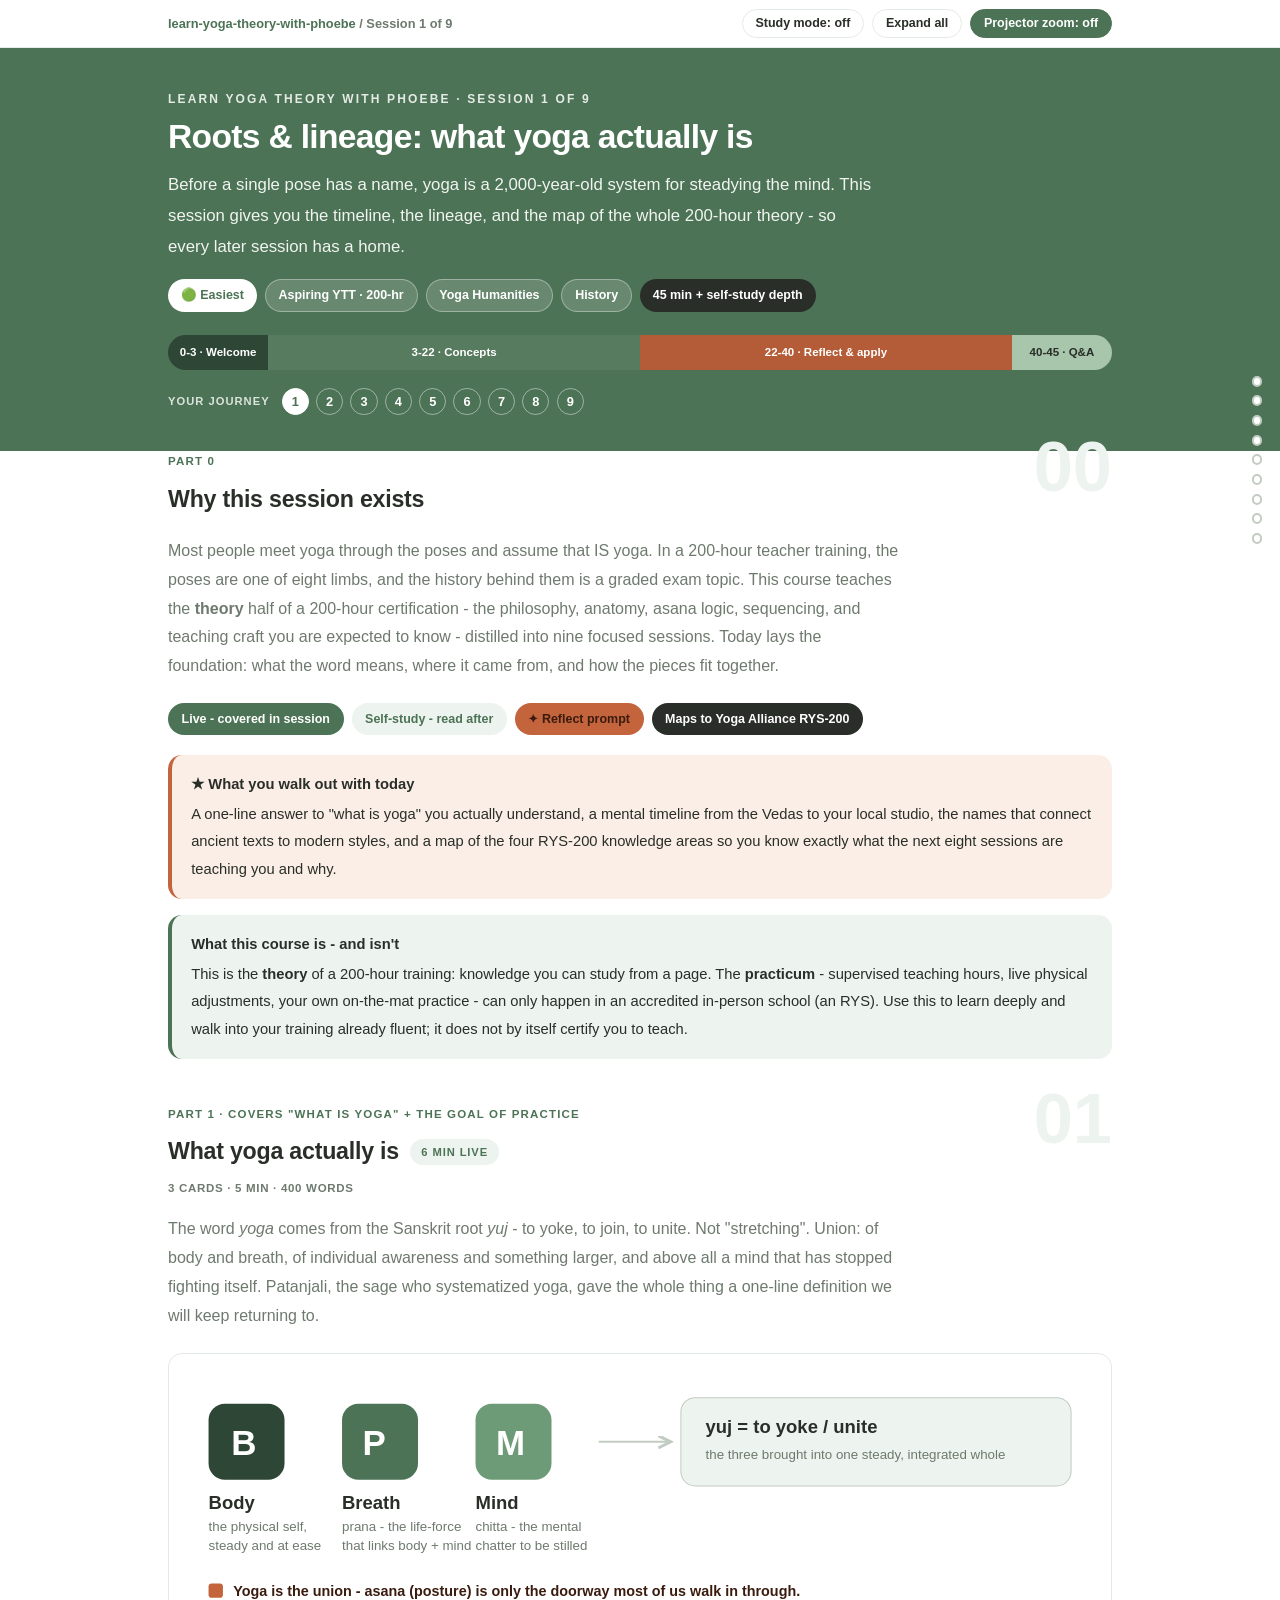
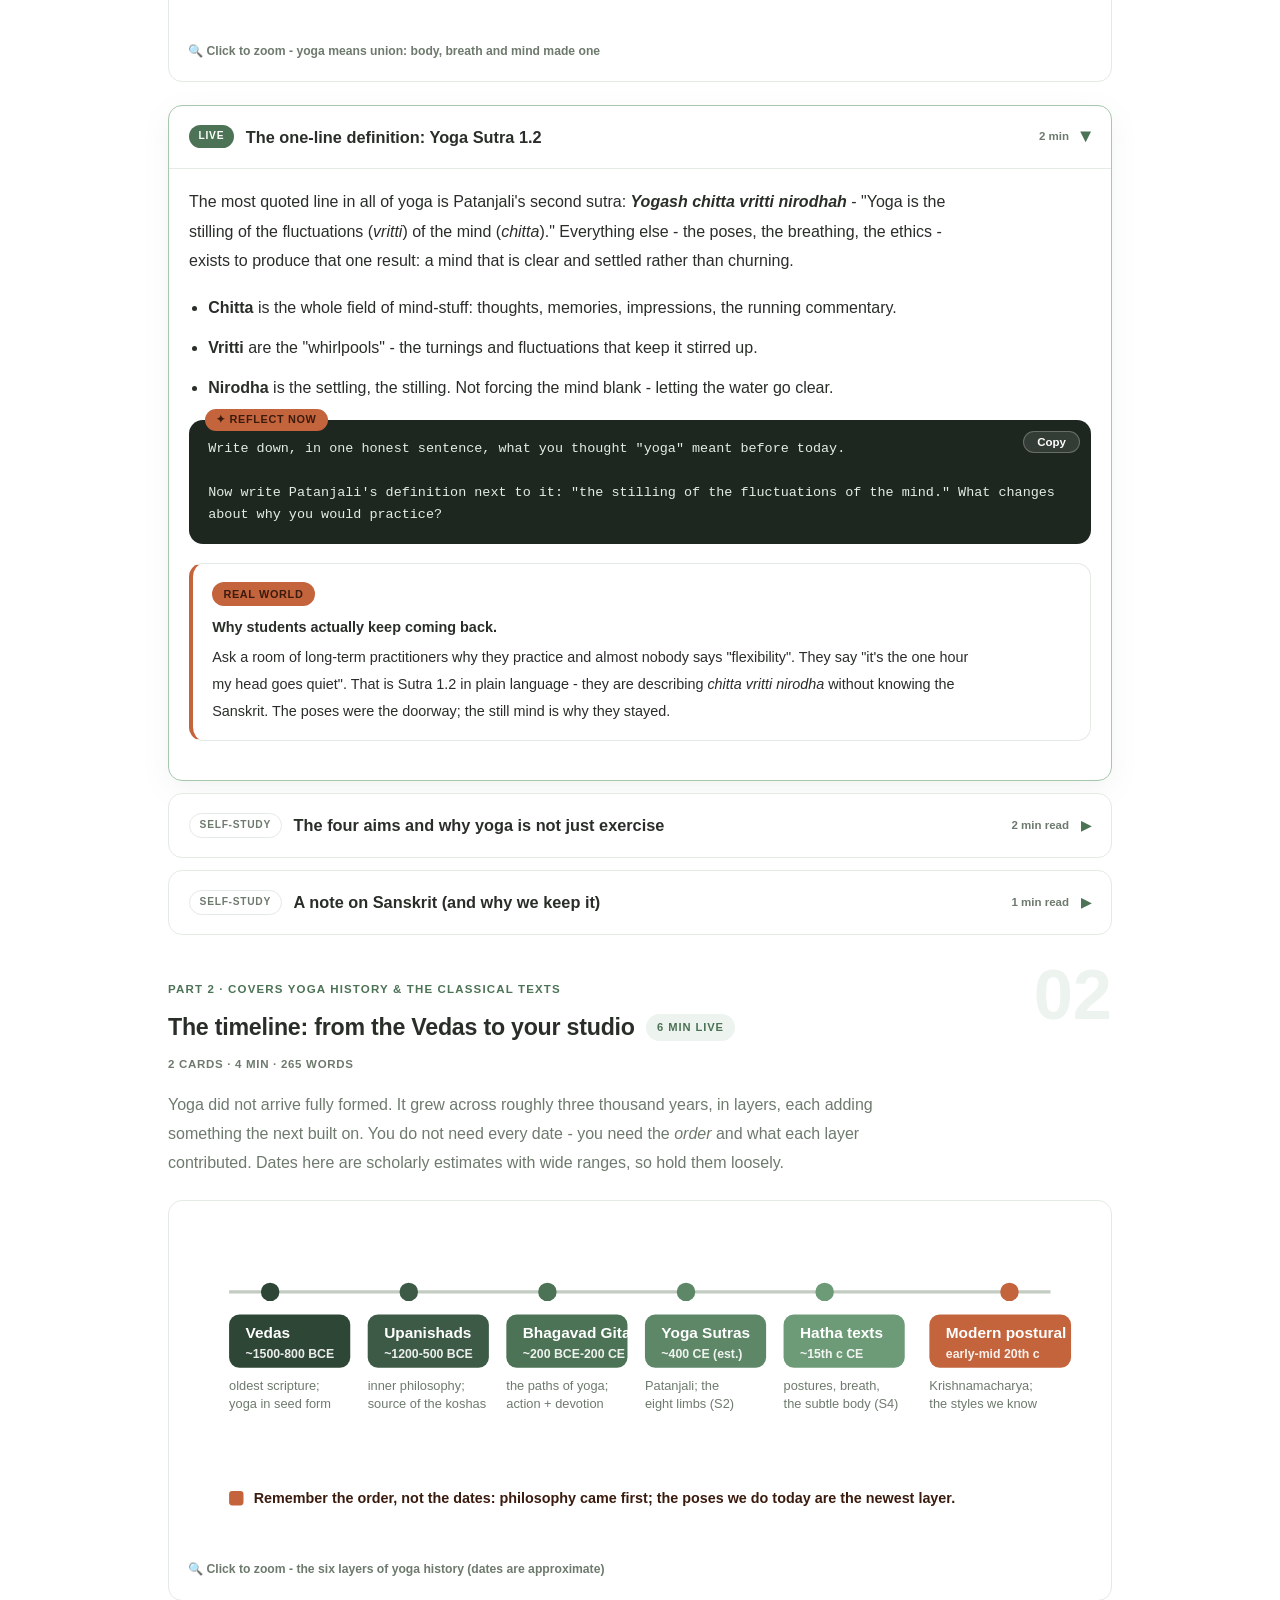
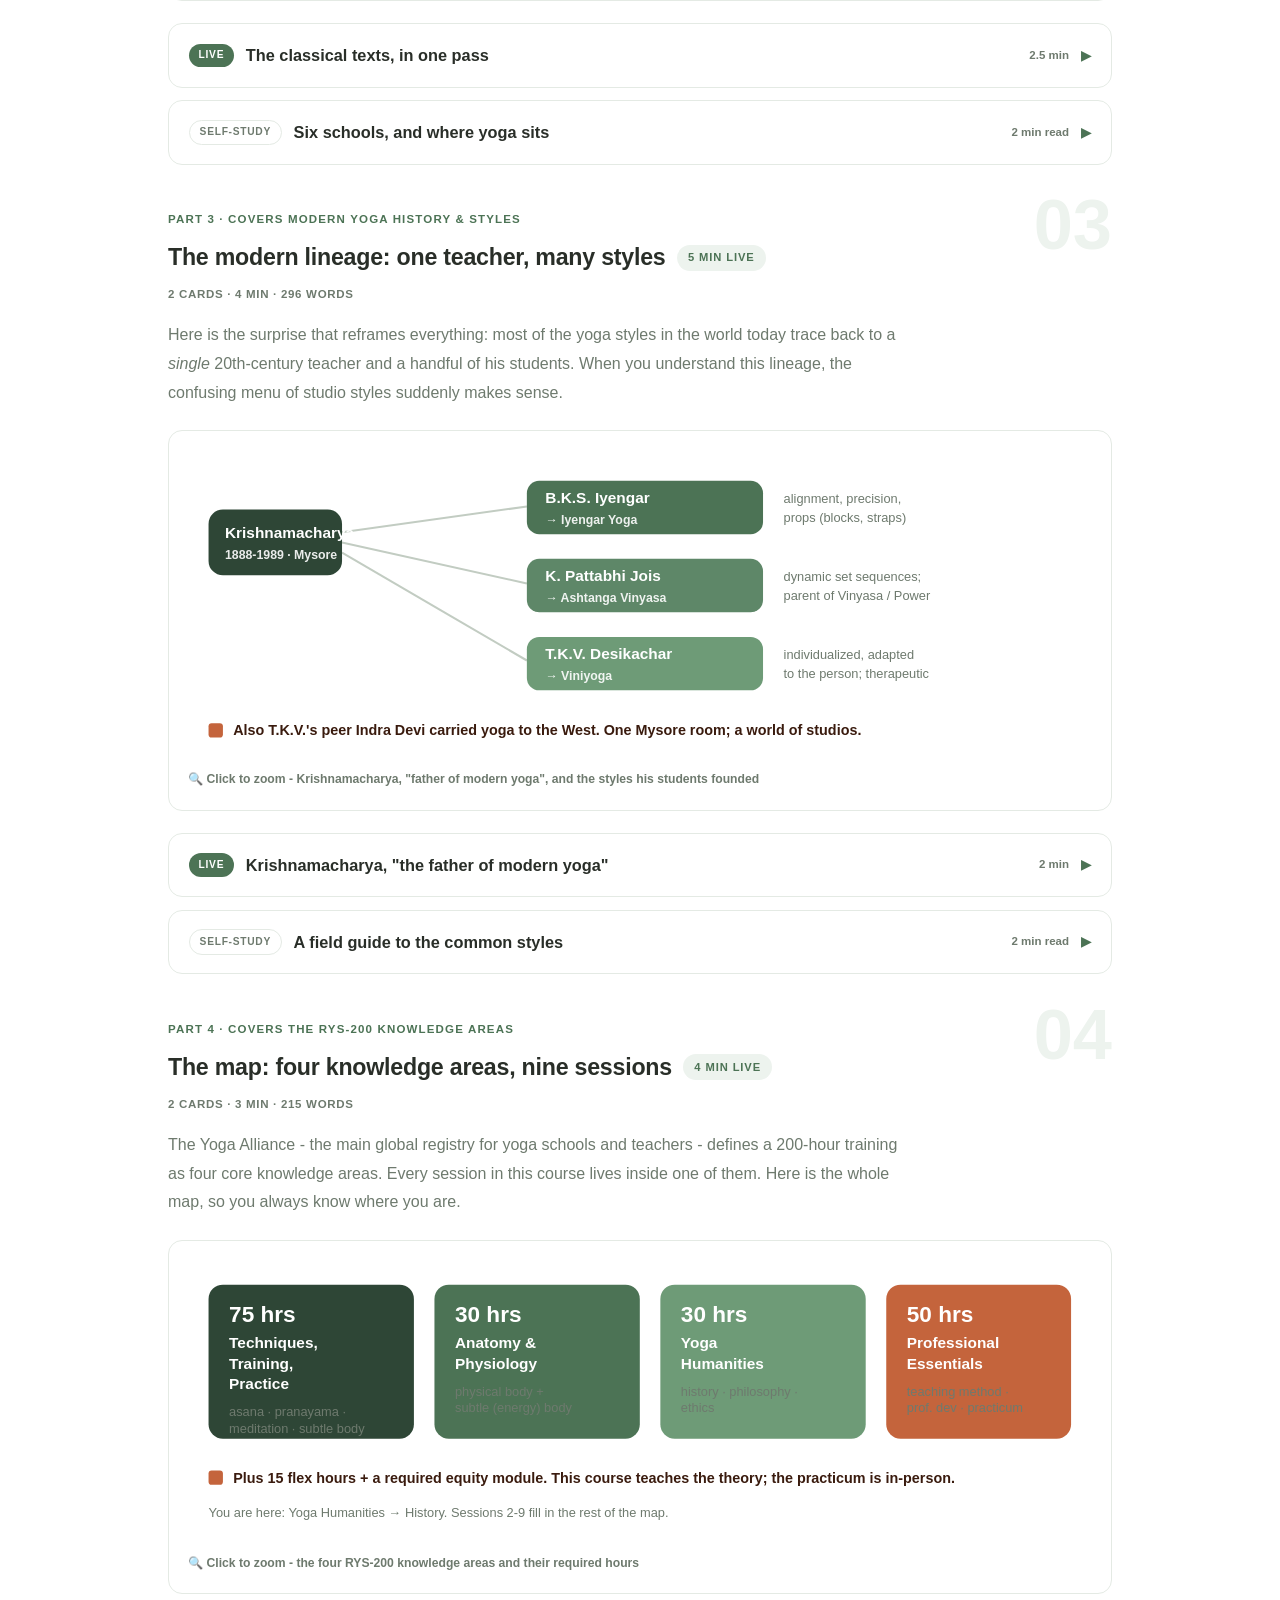
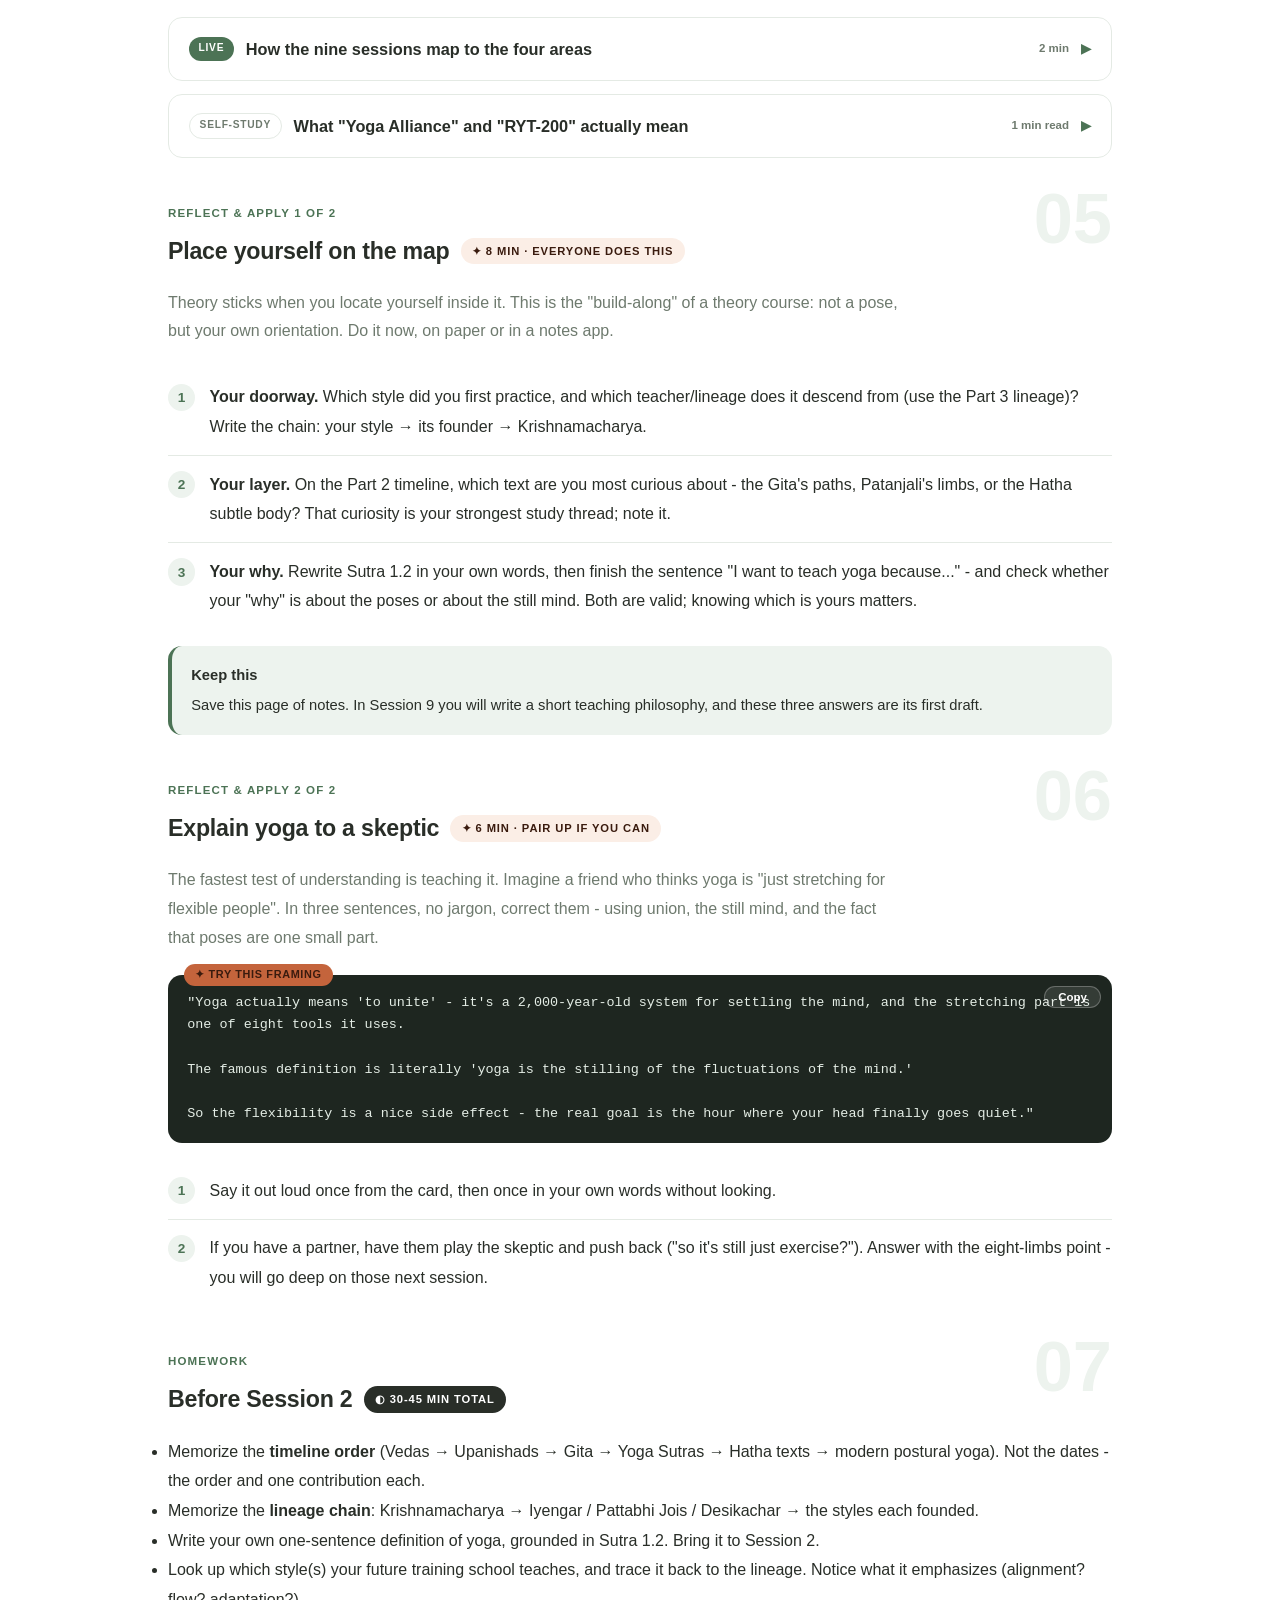
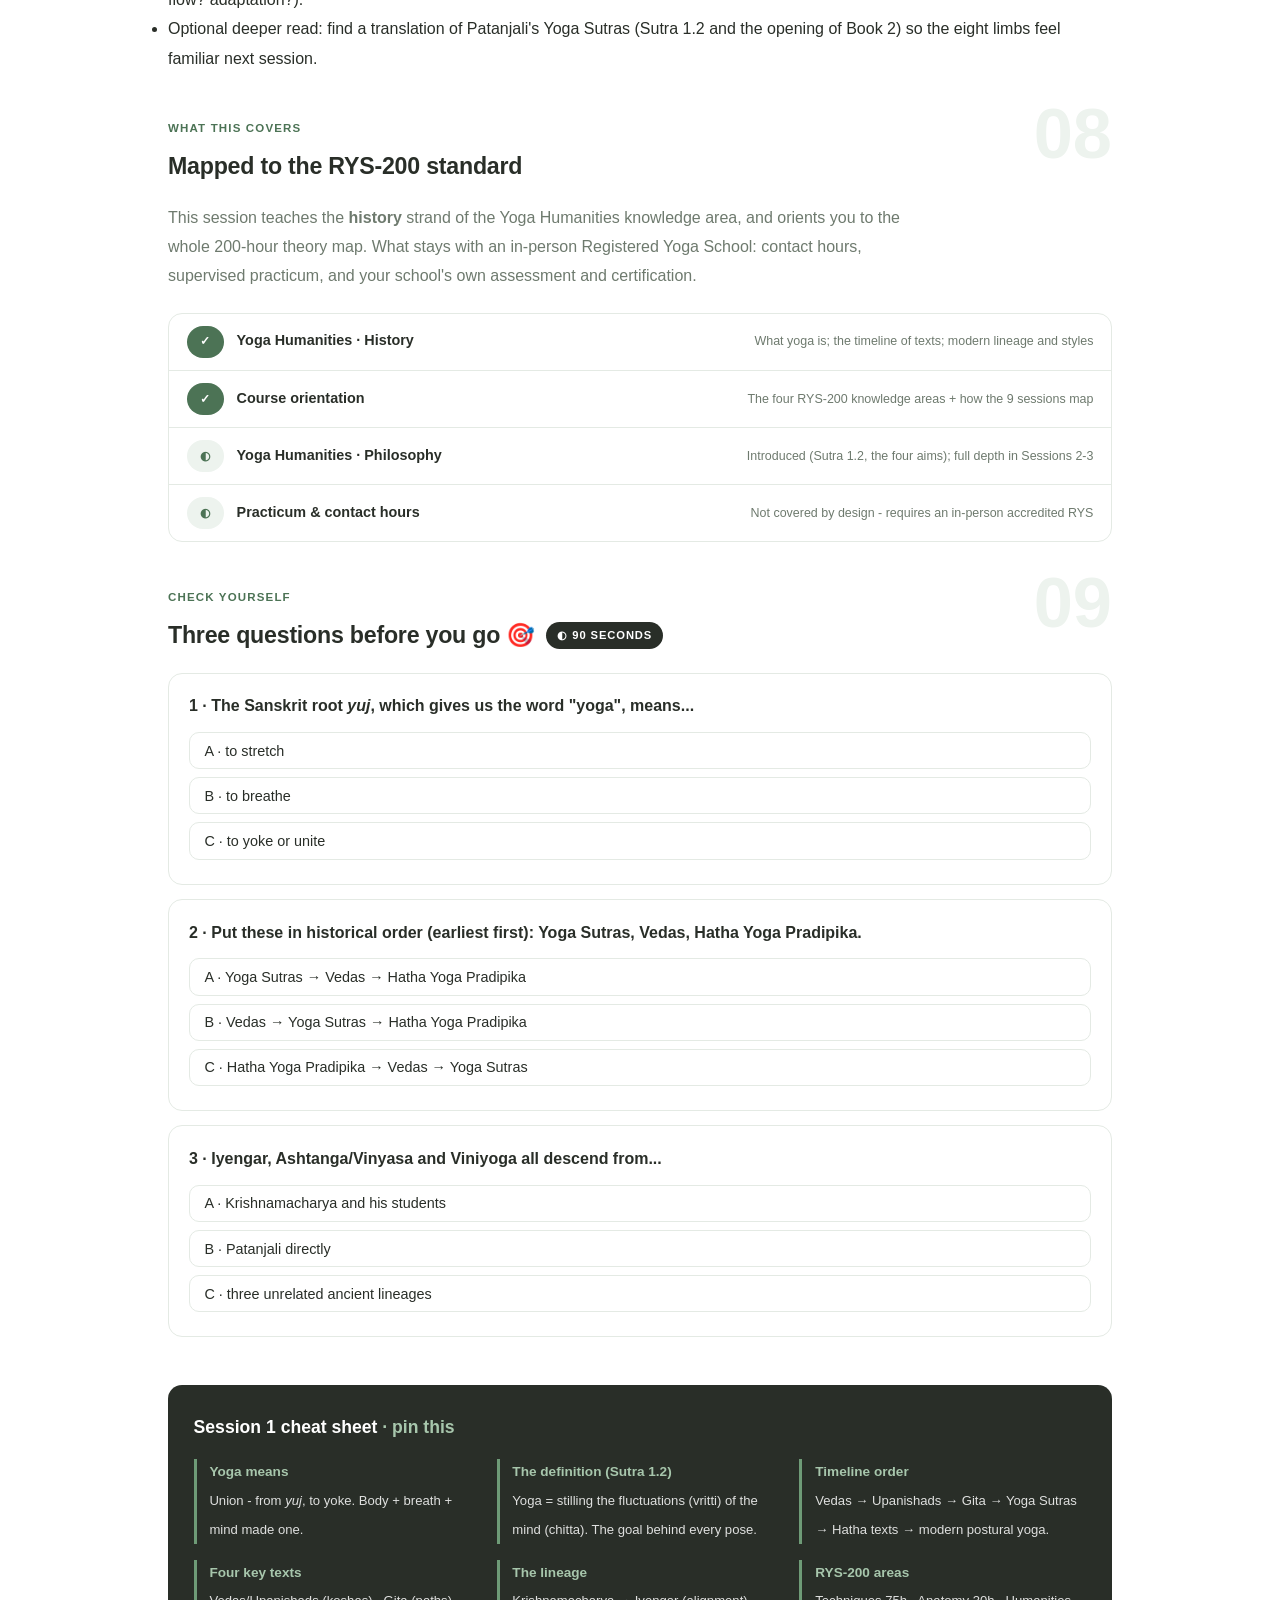
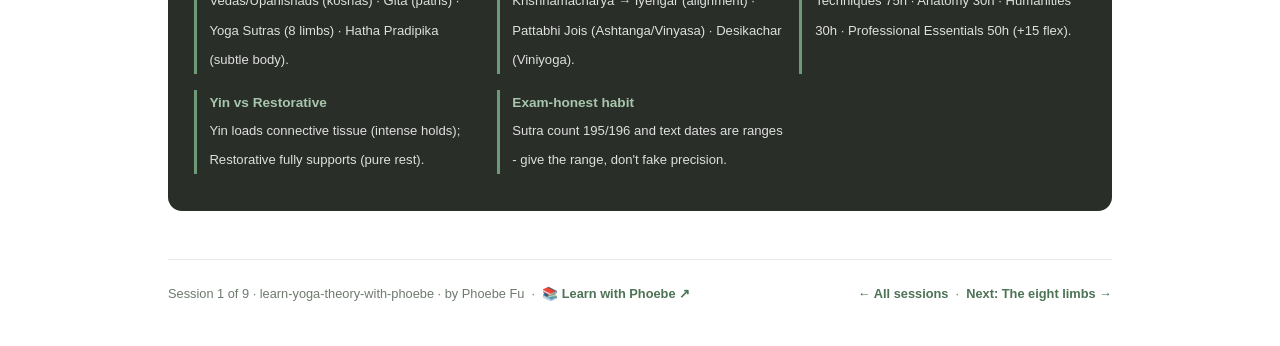
==== commit edf77d4c: "Layout: code boxes stack under step text; toolbar is one row Shared-template defect, live estate-wid" ====
--- a/courses/01-roots-lineage.html
+++ b/courses/01-roots-lineage.html
@@ -19,7 +19,7 @@
 <meta name="twitter:image" content="https://phoebefu6.github.io/learn-yoga-theory-with-phoebe/assets/og-cover.png">
 <!-- social:end -->
 <title>Session 1 · Roots &amp; lineage: what yoga actually is - learn yoga theory with phoebe</title>
-<link rel="stylesheet" href="../assets/style.css?v=7">
+<link rel="stylesheet" href="../assets/style.css?v=9">
 </head>
 <body>
 
--- a/assets/style.css
+++ b/assets/style.css
@@ -101,8 +101,9 @@
   border-bottom: 1px solid var(--hairline);
   padding: .55rem 0;
 }
-.toolbar .wrap { display: flex; align-items: center; gap: .6rem; }
-.toolbar .crumb { font-size: .8rem; color: var(--muted); font-weight: 600; margin-right: auto; }
+.toolbar .wrap { display: flex; align-items: center; gap: .5rem; flex-wrap: nowrap; }
+.toolbar .crumb { font-size: .8rem; color: var(--muted); font-weight: 600; margin-right: auto; min-width: 0; white-space: nowrap; overflow: hidden; text-overflow: ellipsis; }
+.toolbar .btn { white-space: nowrap; flex: none; padding: .38rem .8rem; font-size: .78rem; line-height: 1.2; }
 .toolbar .crumb a { color: var(--indigo); text-decoration: none; }
 .btn {
   border: 1px solid var(--hairline);
@@ -302,11 +303,15 @@
 /* ---------- demo steps ---------- */
 .steps { counter-reset: step; margin: .6rem 0 1rem; }
 .step {
-  display: flex;
-  gap: .9rem;
+  display: grid;
+  grid-template-columns: max-content minmax(0, 1fr);
+  column-gap: .9rem;
+  row-gap: .2rem;
   padding: .85rem 0;
   border-bottom: .5px solid var(--hairline);
 }
+.step > * { grid-column: 2; min-width: 0; }
+.step > .prompt-box { margin: .8rem 0 .4rem; }
 .step:last-child { border-bottom: none; }
 .step::before {
   counter-increment: step;
@@ -727,7 +732,10 @@
   /* 44px tap targets */
   details.card summary { min-height: 44px; }
   .qopt { min-height: 44px; display: flex; align-items: center; padding: .7rem .9rem; }
-  .toolbar .btn, .pagefoot a { min-height: 44px; display: inline-flex; align-items: center; }
+  .toolbar .btn, .pagefoot a { min-height: 44px; display: inline-flex; align-items: center; justify-content: center; }
+  .toolbar .crumb, .toolbar #zoom-toggle { display: none; }
+  .toolbar .btn { flex: 1 1 0; padding: .3rem .4rem; font-size: .72rem; }
+  table.clean { display: block; overflow-x: auto; -webkit-overflow-scrolling: touch; }
 }
 
 @media (max-width: 640px) {
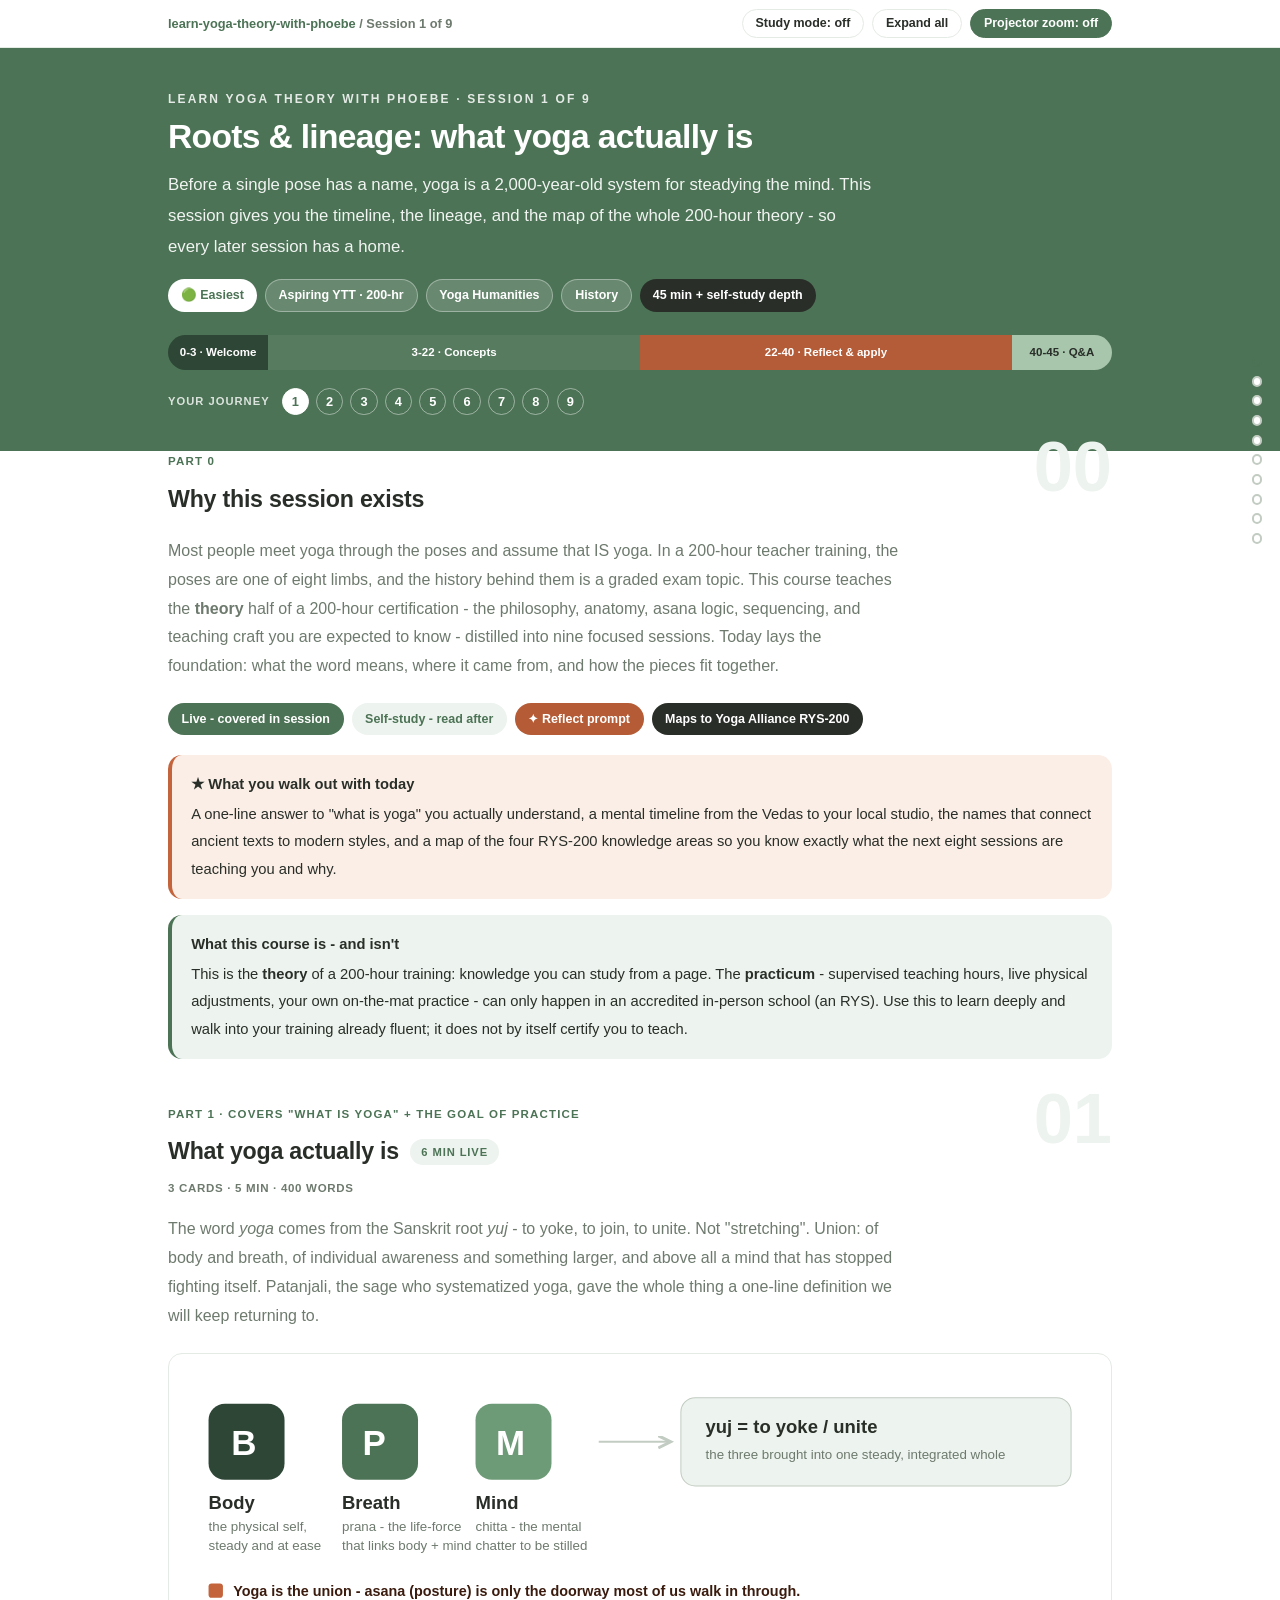
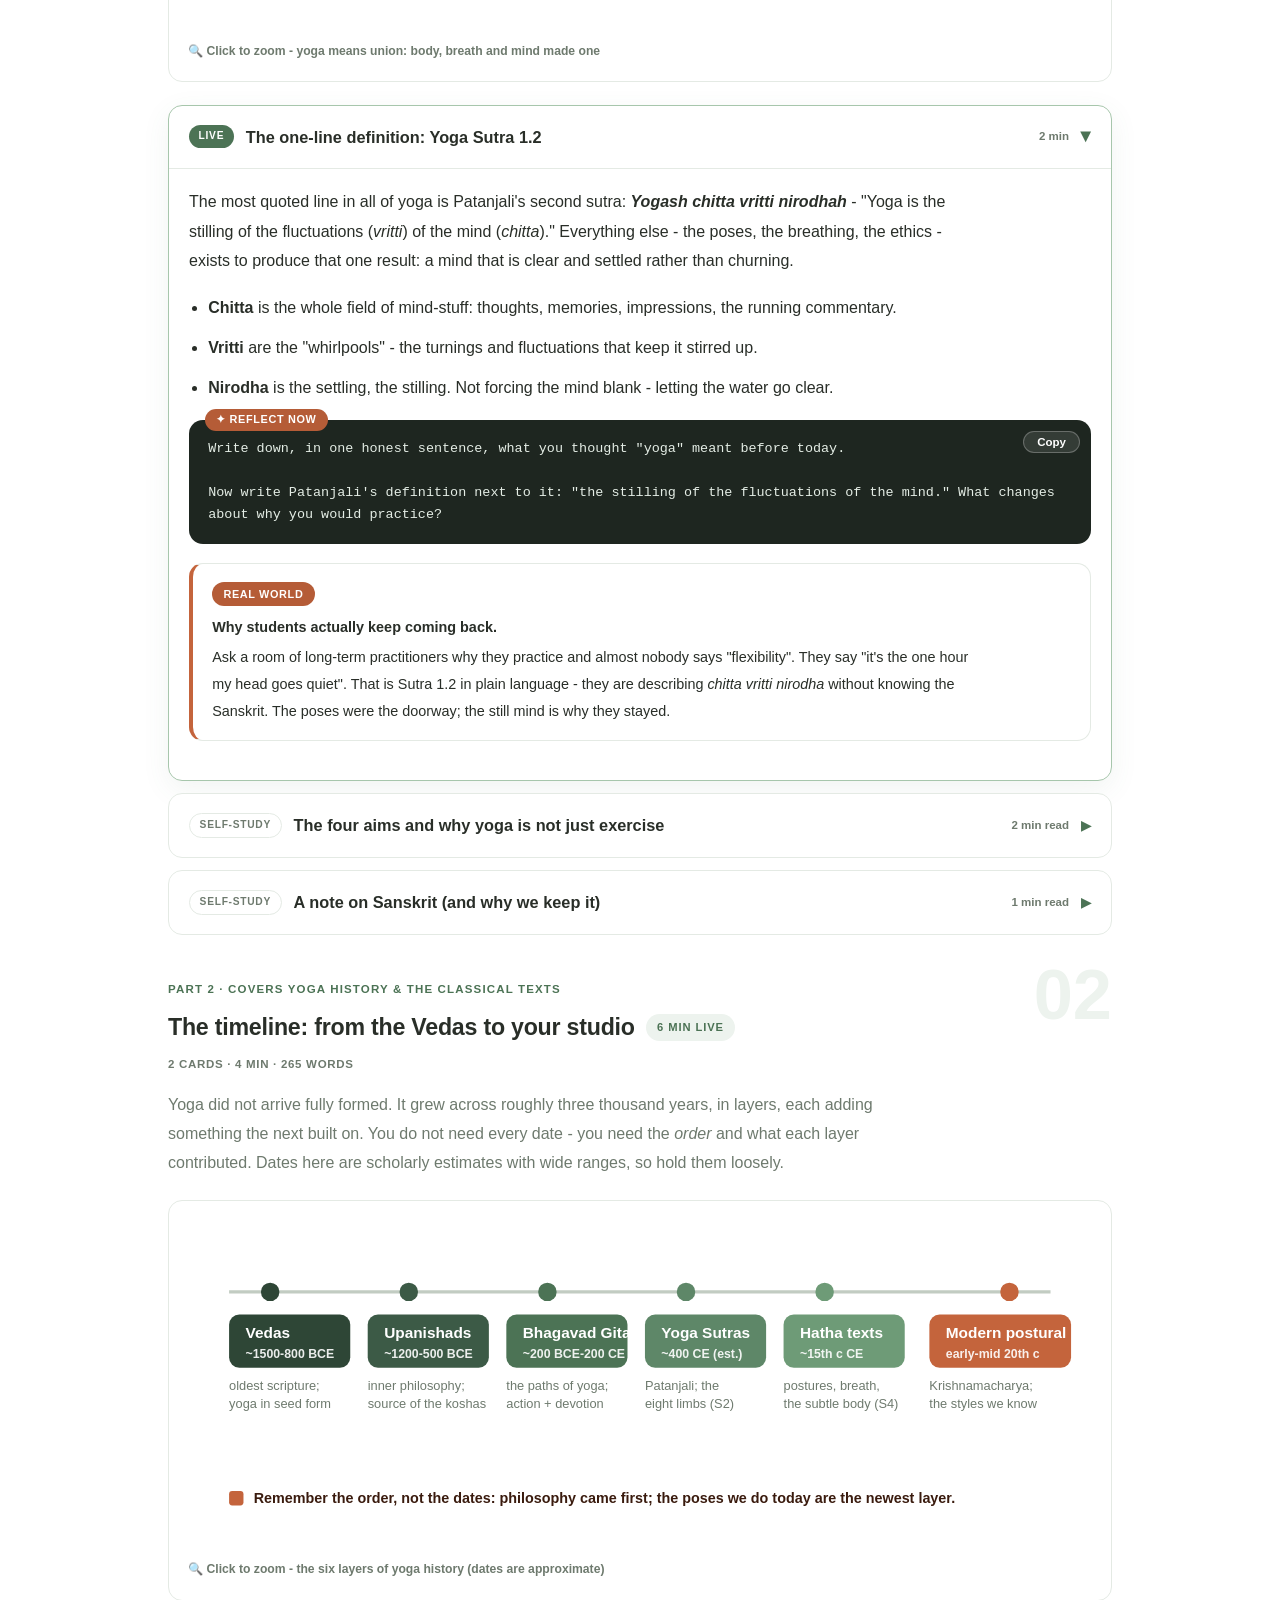
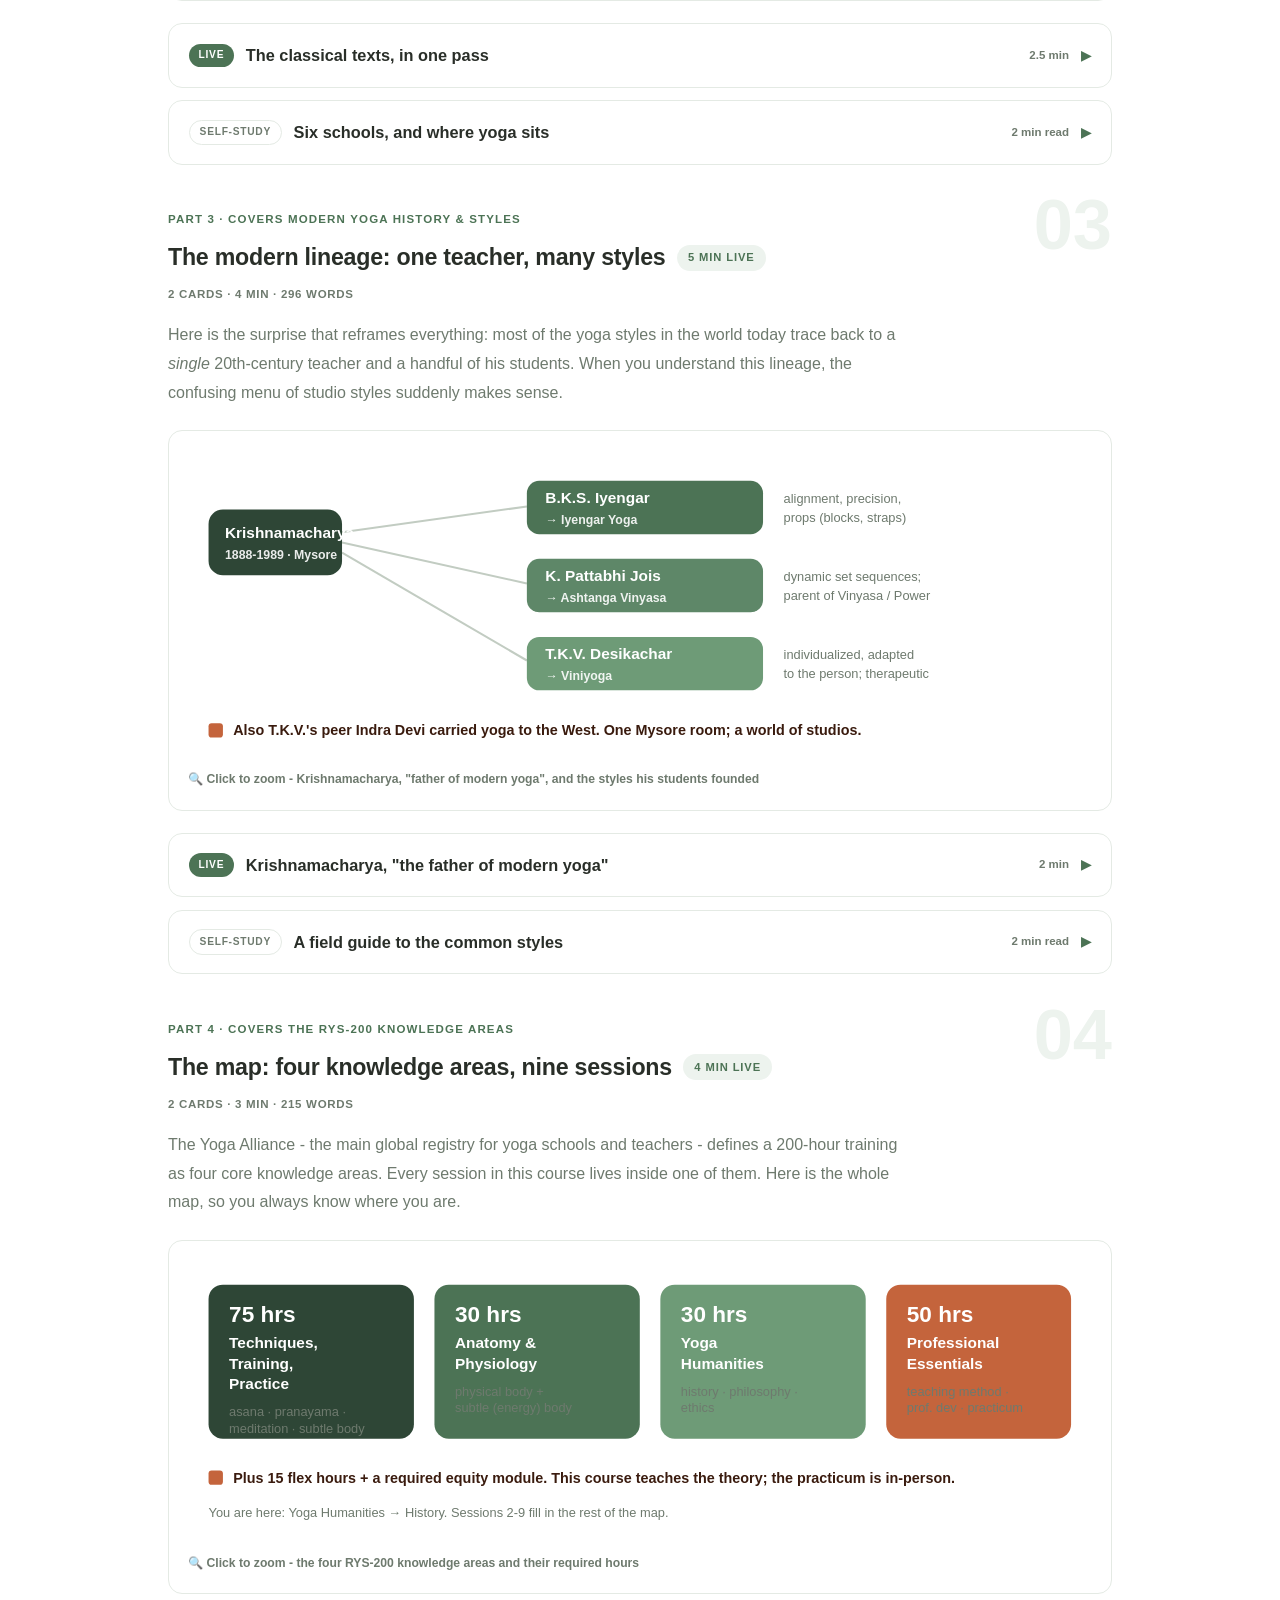
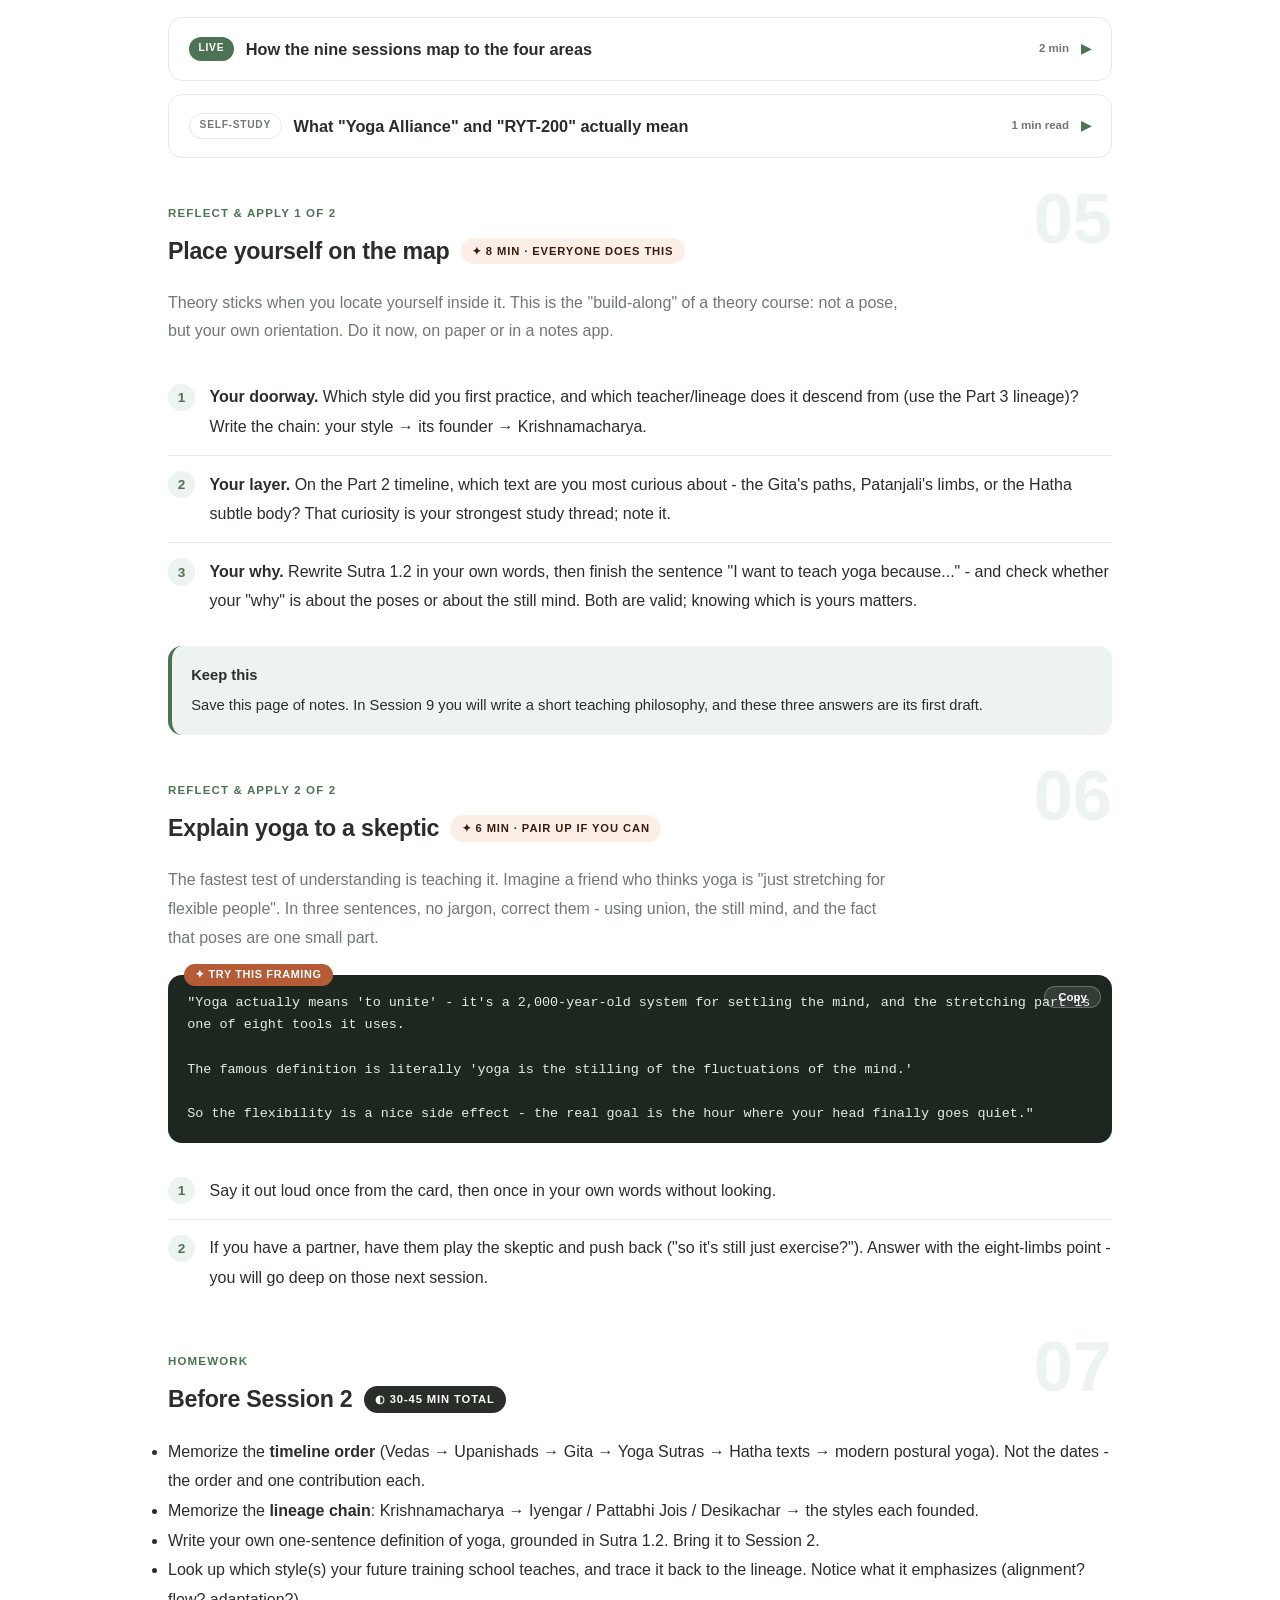
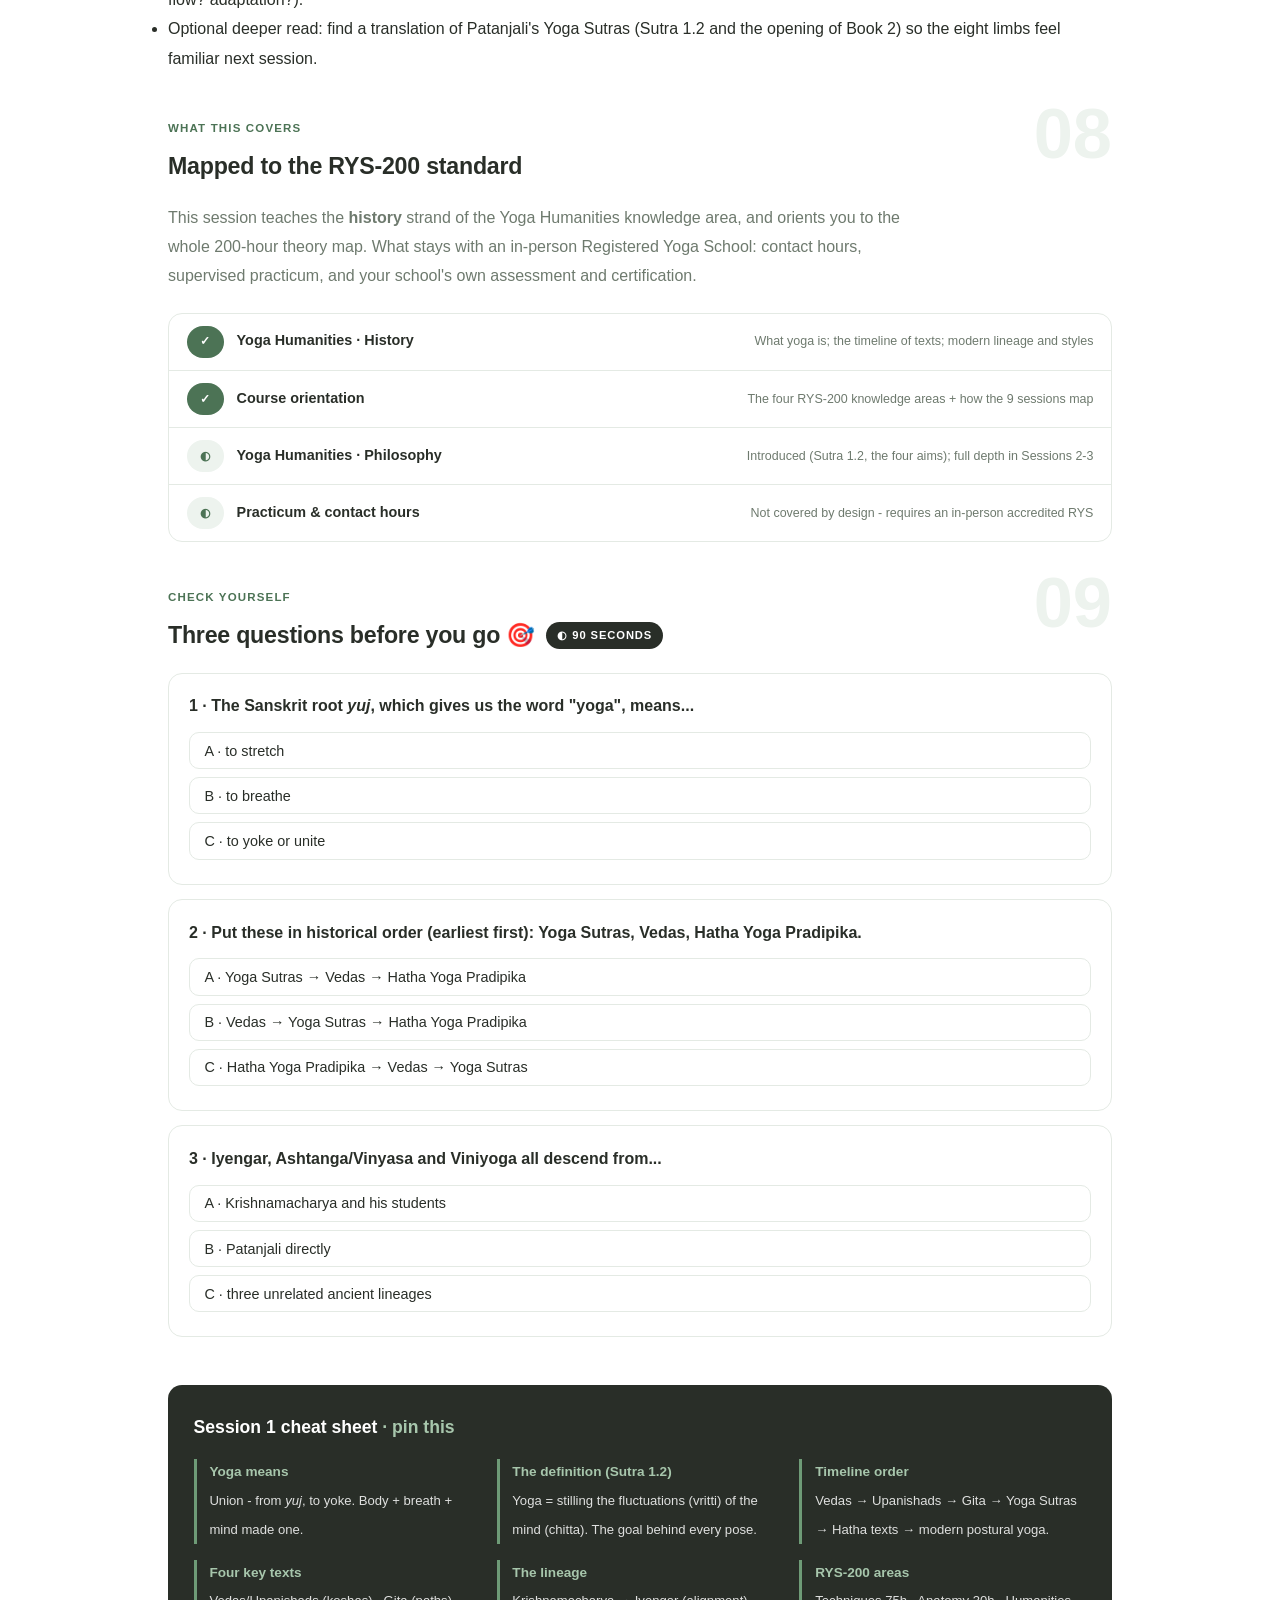
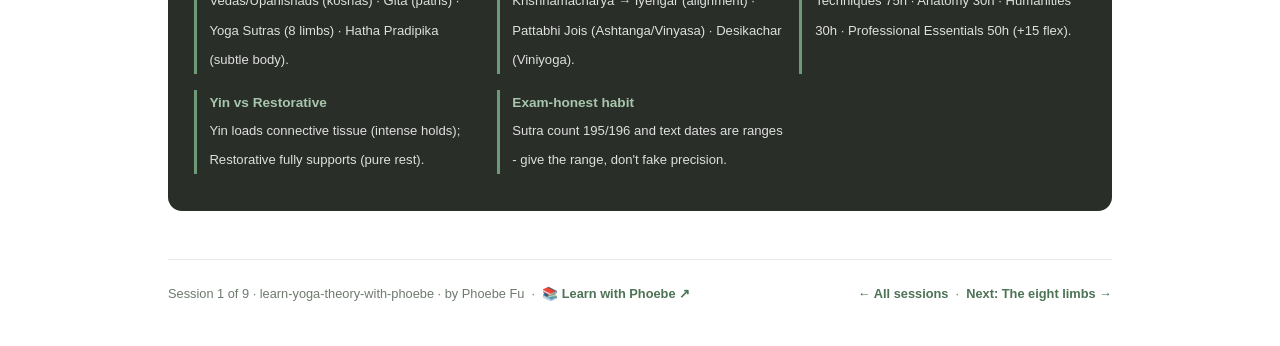
==== commit 71278ceb: "Fix unreadable pills and labels: white text on a darker amber fill (--amber-solid) The "Real world" " ====
--- a/courses/01-roots-lineage.html
+++ b/courses/01-roots-lineage.html
@@ -19,7 +19,7 @@
 <meta name="twitter:image" content="https://phoebefu6.github.io/learn-yoga-theory-with-phoebe/assets/og-cover.png">
 <!-- social:end -->
 <title>Session 1 · Roots &amp; lineage: what yoga actually is - learn yoga theory with phoebe</title>
-<link rel="stylesheet" href="../assets/style.css?v=9">
+<link rel="stylesheet" href="../assets/style.css?v=10">
 </head>
 <body>
 
--- a/assets/style.css
+++ b/assets/style.css
@@ -12,6 +12,7 @@
   --faint: #C2CCC2;
   --hairline: #E4EAE4;
   --amber: #C4643C;
+  --amber-solid: #B55C37;
   --amber-ink: #3A1B0E;
   --amber-50: #FBEEE6;
   --paper: #FFFFFF;
@@ -223,7 +224,7 @@
 .pill.solid { background: var(--indigo); color: #fff; }
 .pill.light { background: var(--indigo-50); color: var(--indigo); }
 .pill.inkpill { background: var(--ink); color: #fff; }
-.pill.amber, .pill.peach { background: var(--amber); color: var(--amber-ink); }
+.pill.amber, .pill.peach { background: var(--amber-solid); color: #fff; }
 .pill.bare { color: var(--faint); }
 
 /* ---------- 4D grid ---------- */
@@ -281,7 +282,7 @@
   padding: .15rem .7rem;
 }
 .prompt-box.bad .label { background: var(--faint); color: var(--ink); }
-.prompt-box.good .label { background: var(--amber); color: var(--amber-ink); }
+.prompt-box.good .label { background: var(--amber-solid); color: #fff; }
 .copy-btn {
   position: absolute;
   top: .7rem;
@@ -298,7 +299,7 @@
   transition: background .15s ease;
 }
 .copy-btn:hover { background: rgba(255,255,255,.22); }
-.copy-btn.copied { background: var(--amber); border-color: var(--amber); color: var(--amber-ink); }
+.copy-btn.copied { background: var(--amber-solid); border-color: var(--amber-solid); color: #fff; }
 
 /* ---------- demo steps ---------- */
 .steps { counter-reset: step; margin: .6rem 0 1rem; }
@@ -349,8 +350,8 @@
 }
 .callout.example .ex-pill {
   display: inline-block;
-  background: var(--amber);
-  color: var(--amber-ink);
+  background: var(--amber-solid);
+  color: #fff;
   border-radius: 999px;
   padding: .15rem .7rem;
   font-size: .68rem;
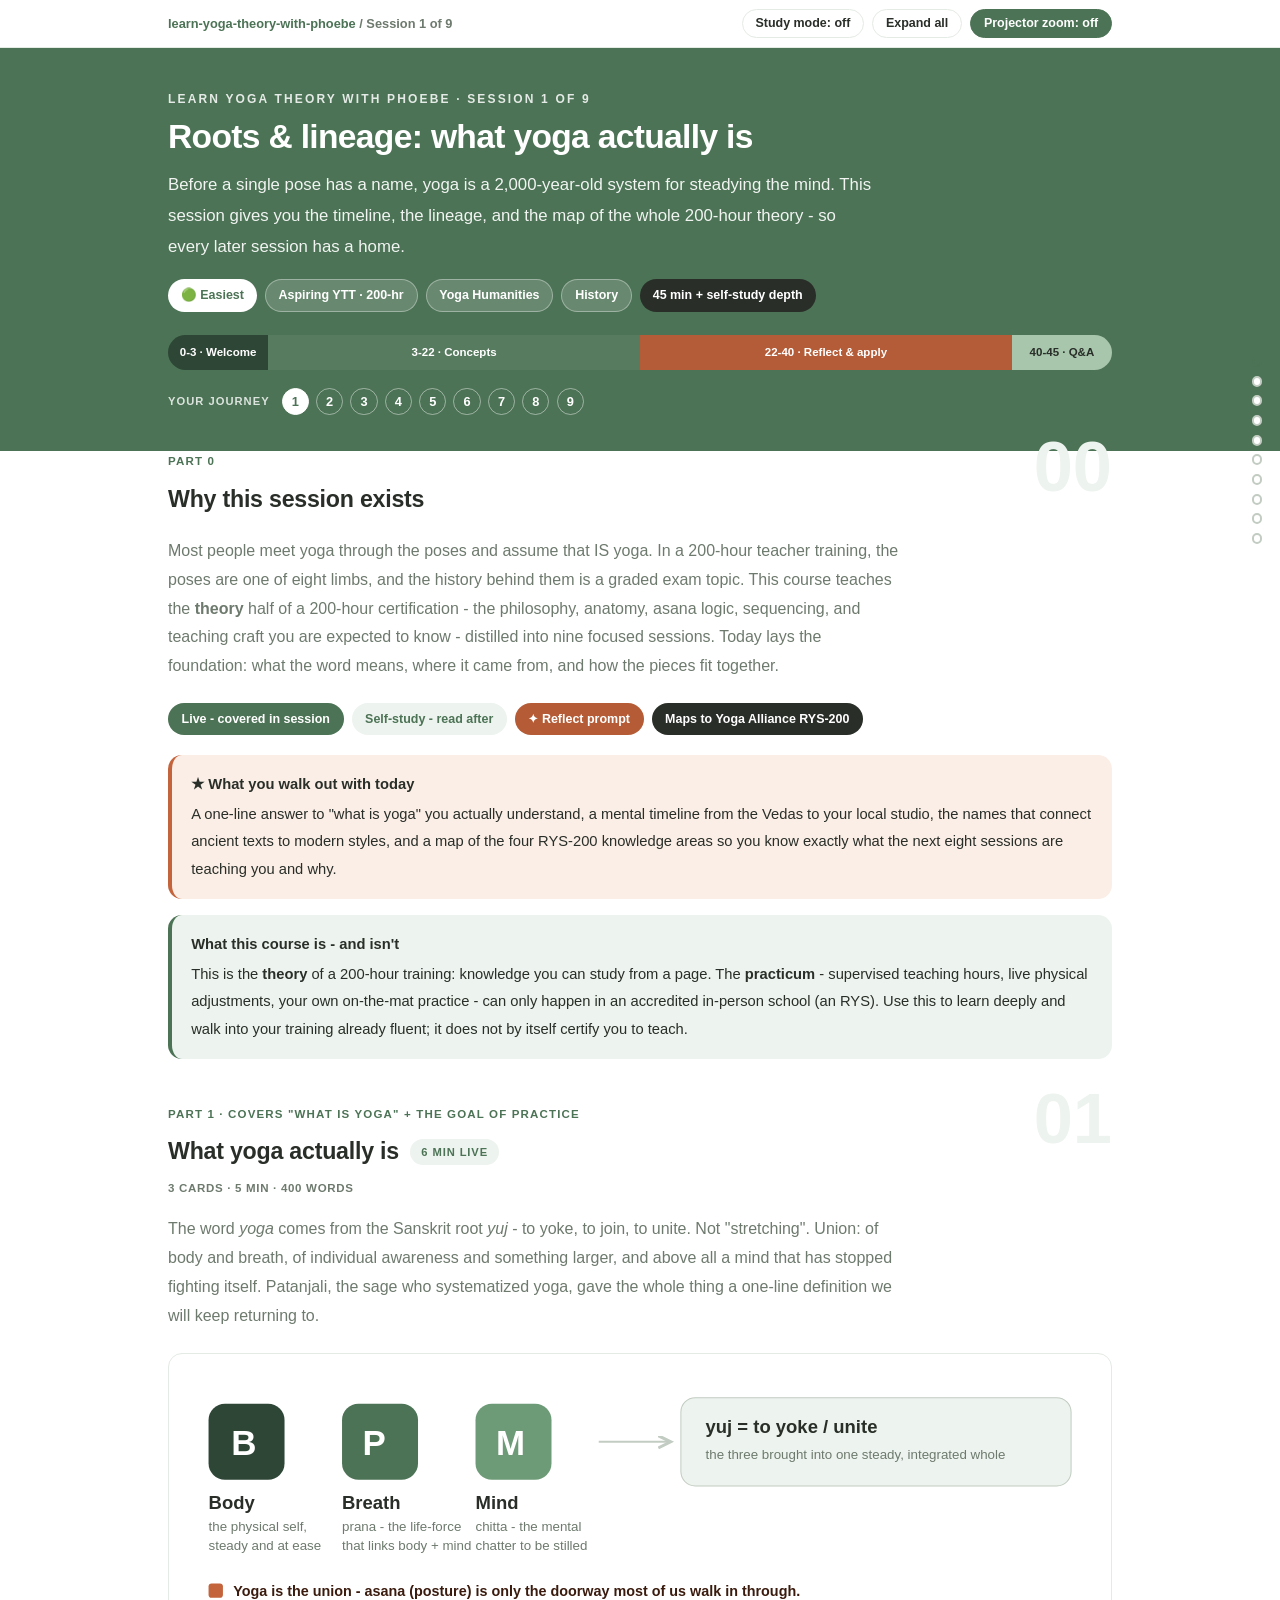
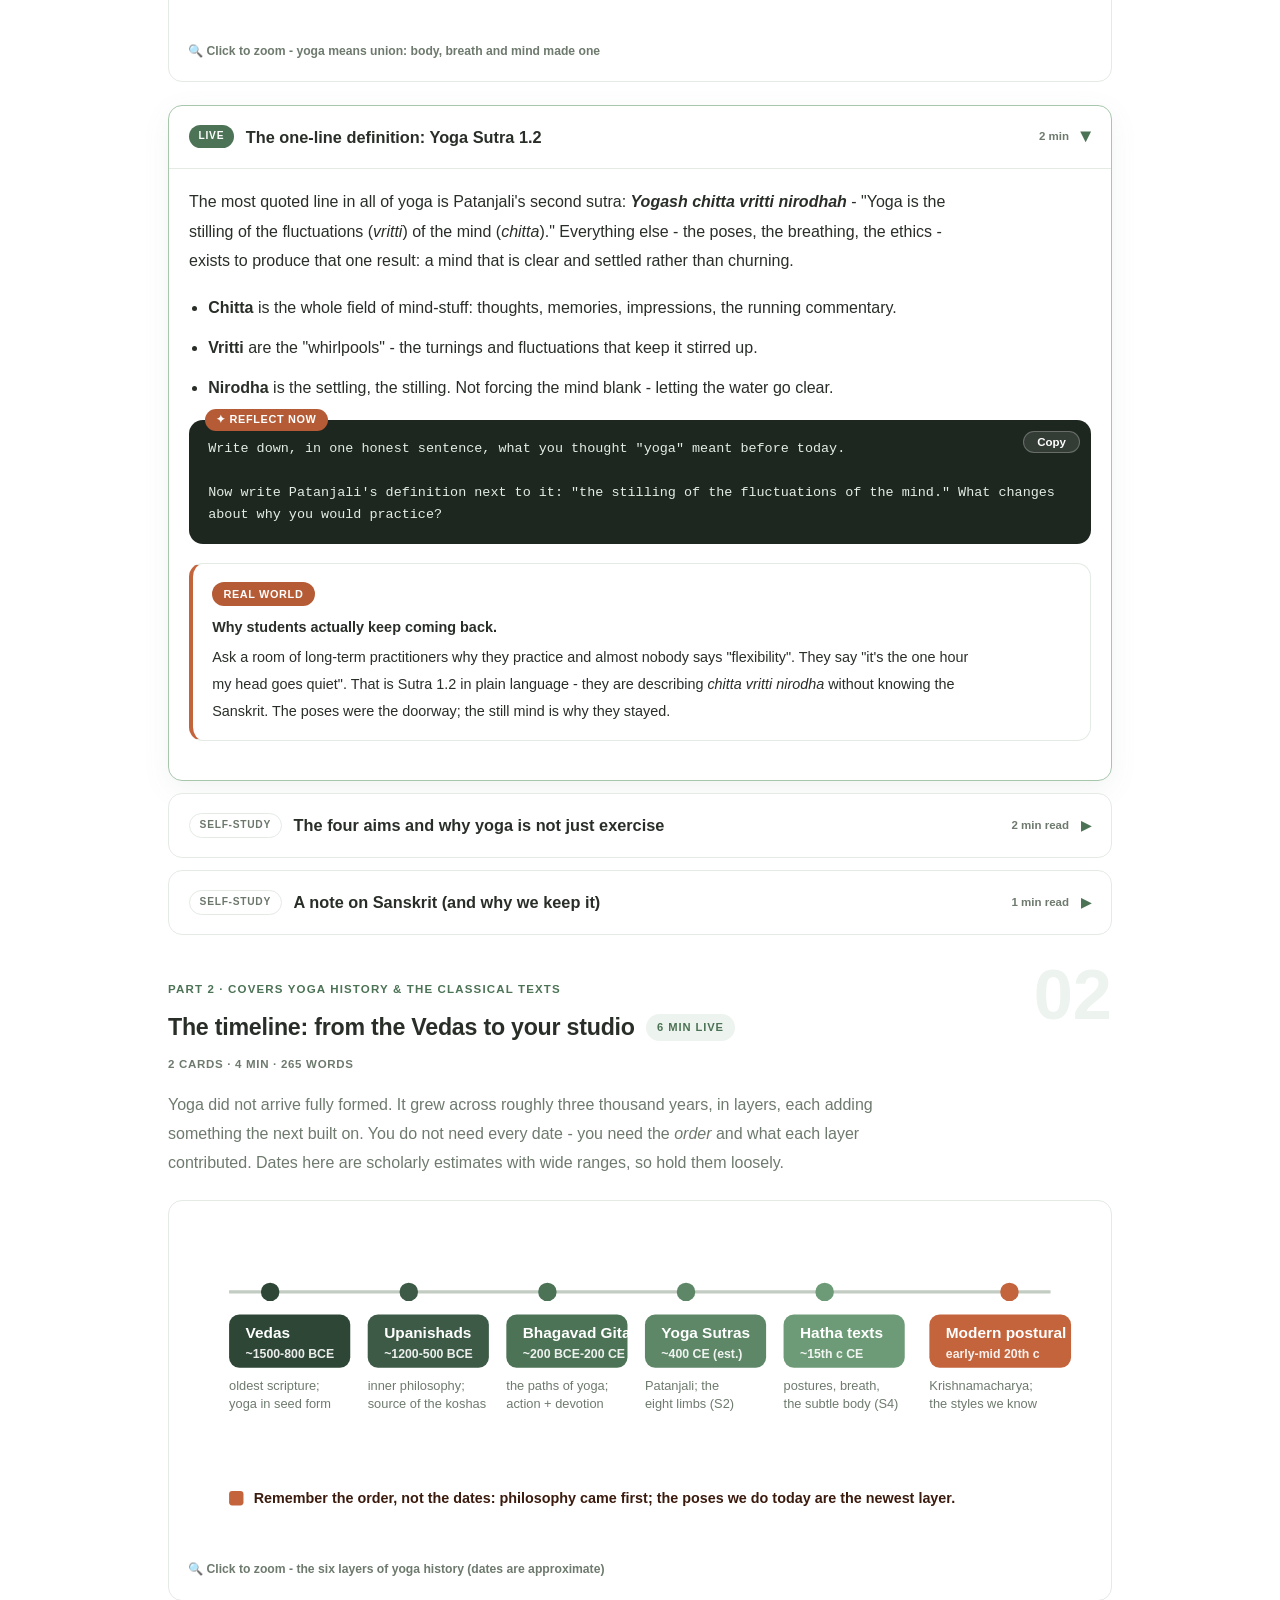
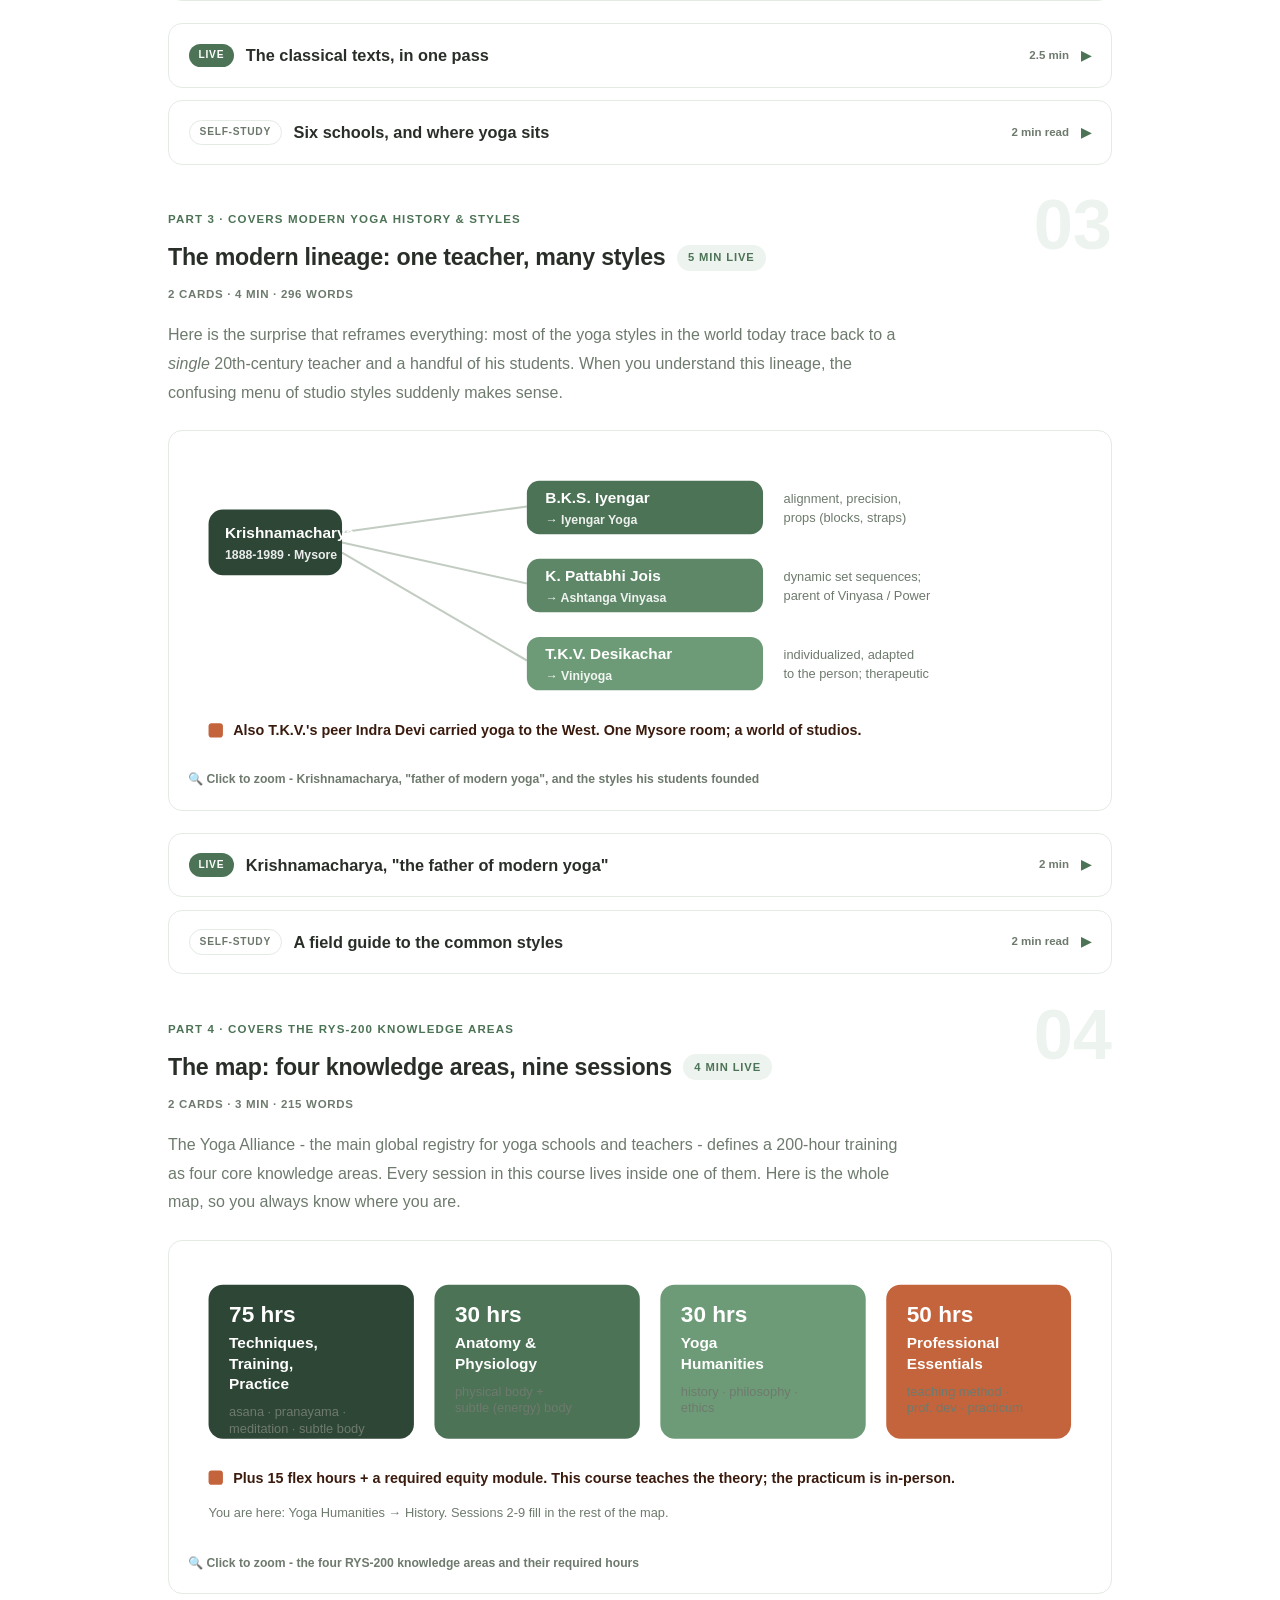
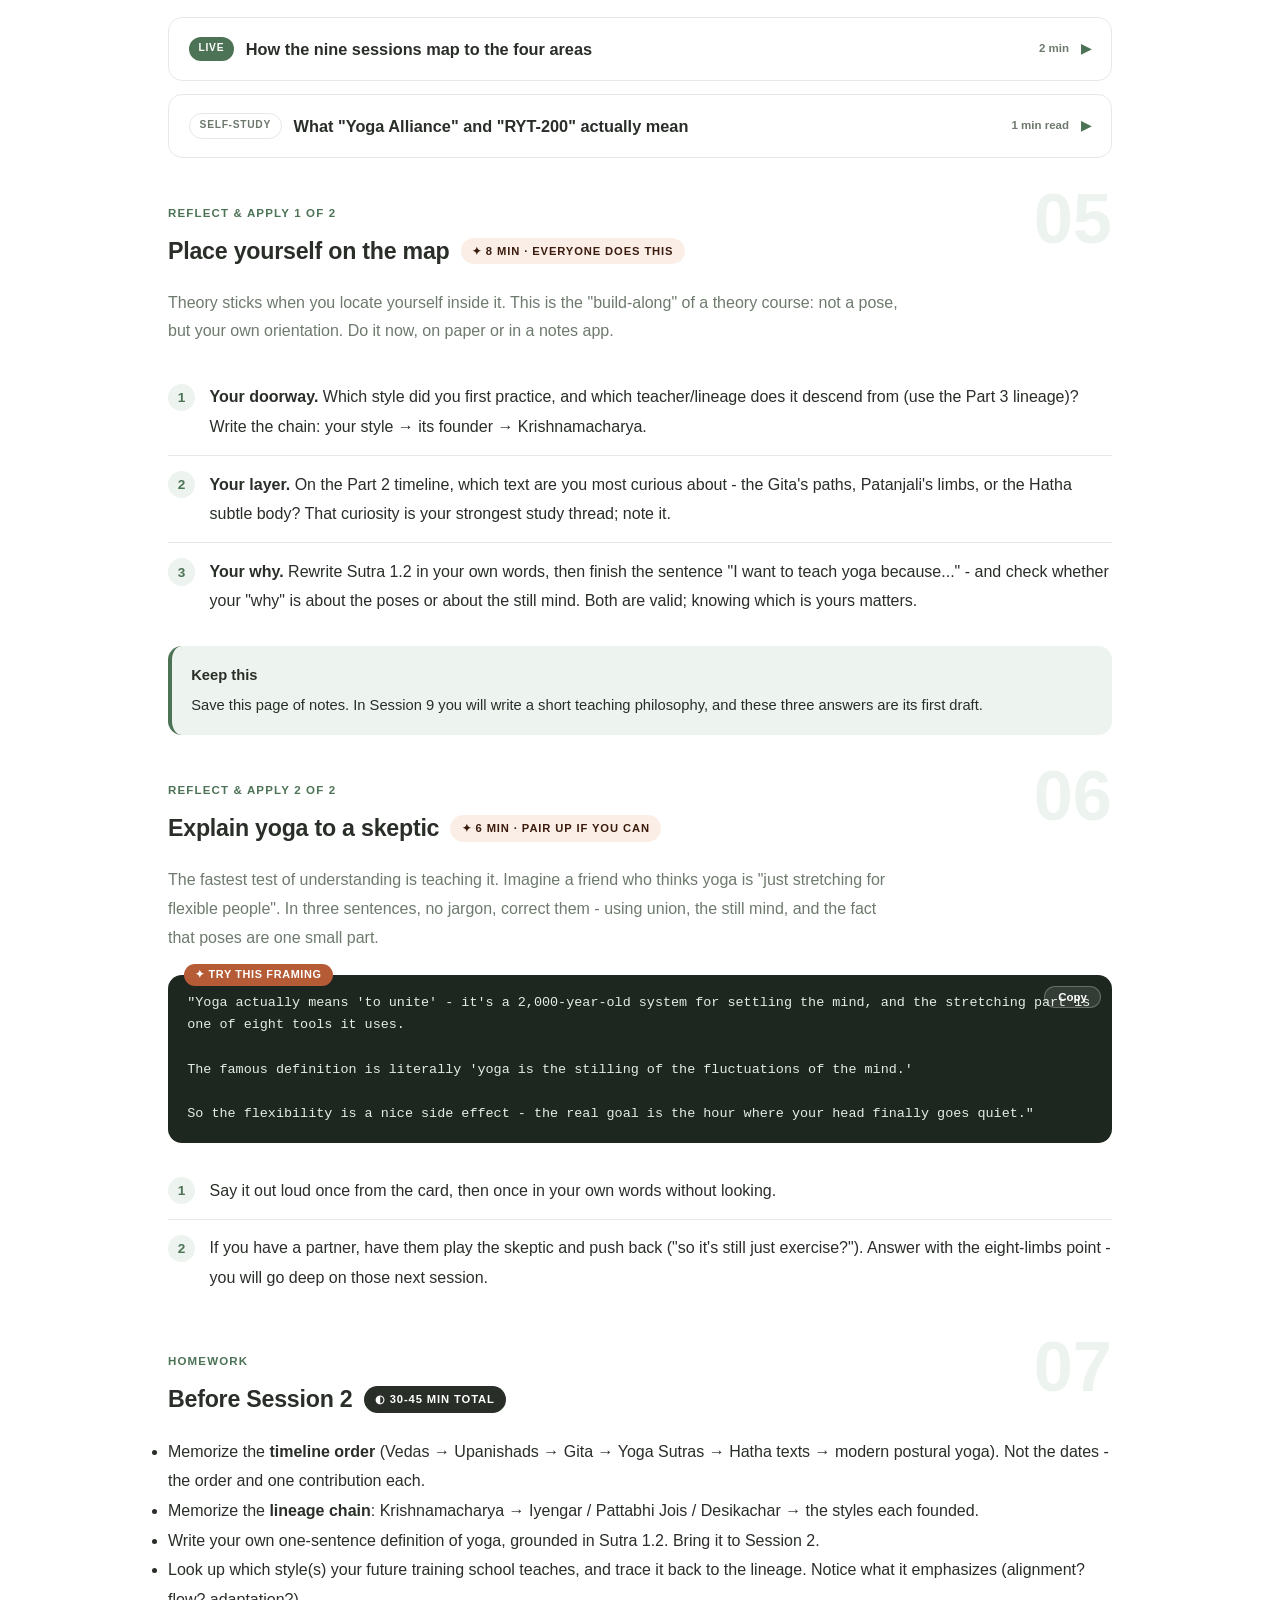
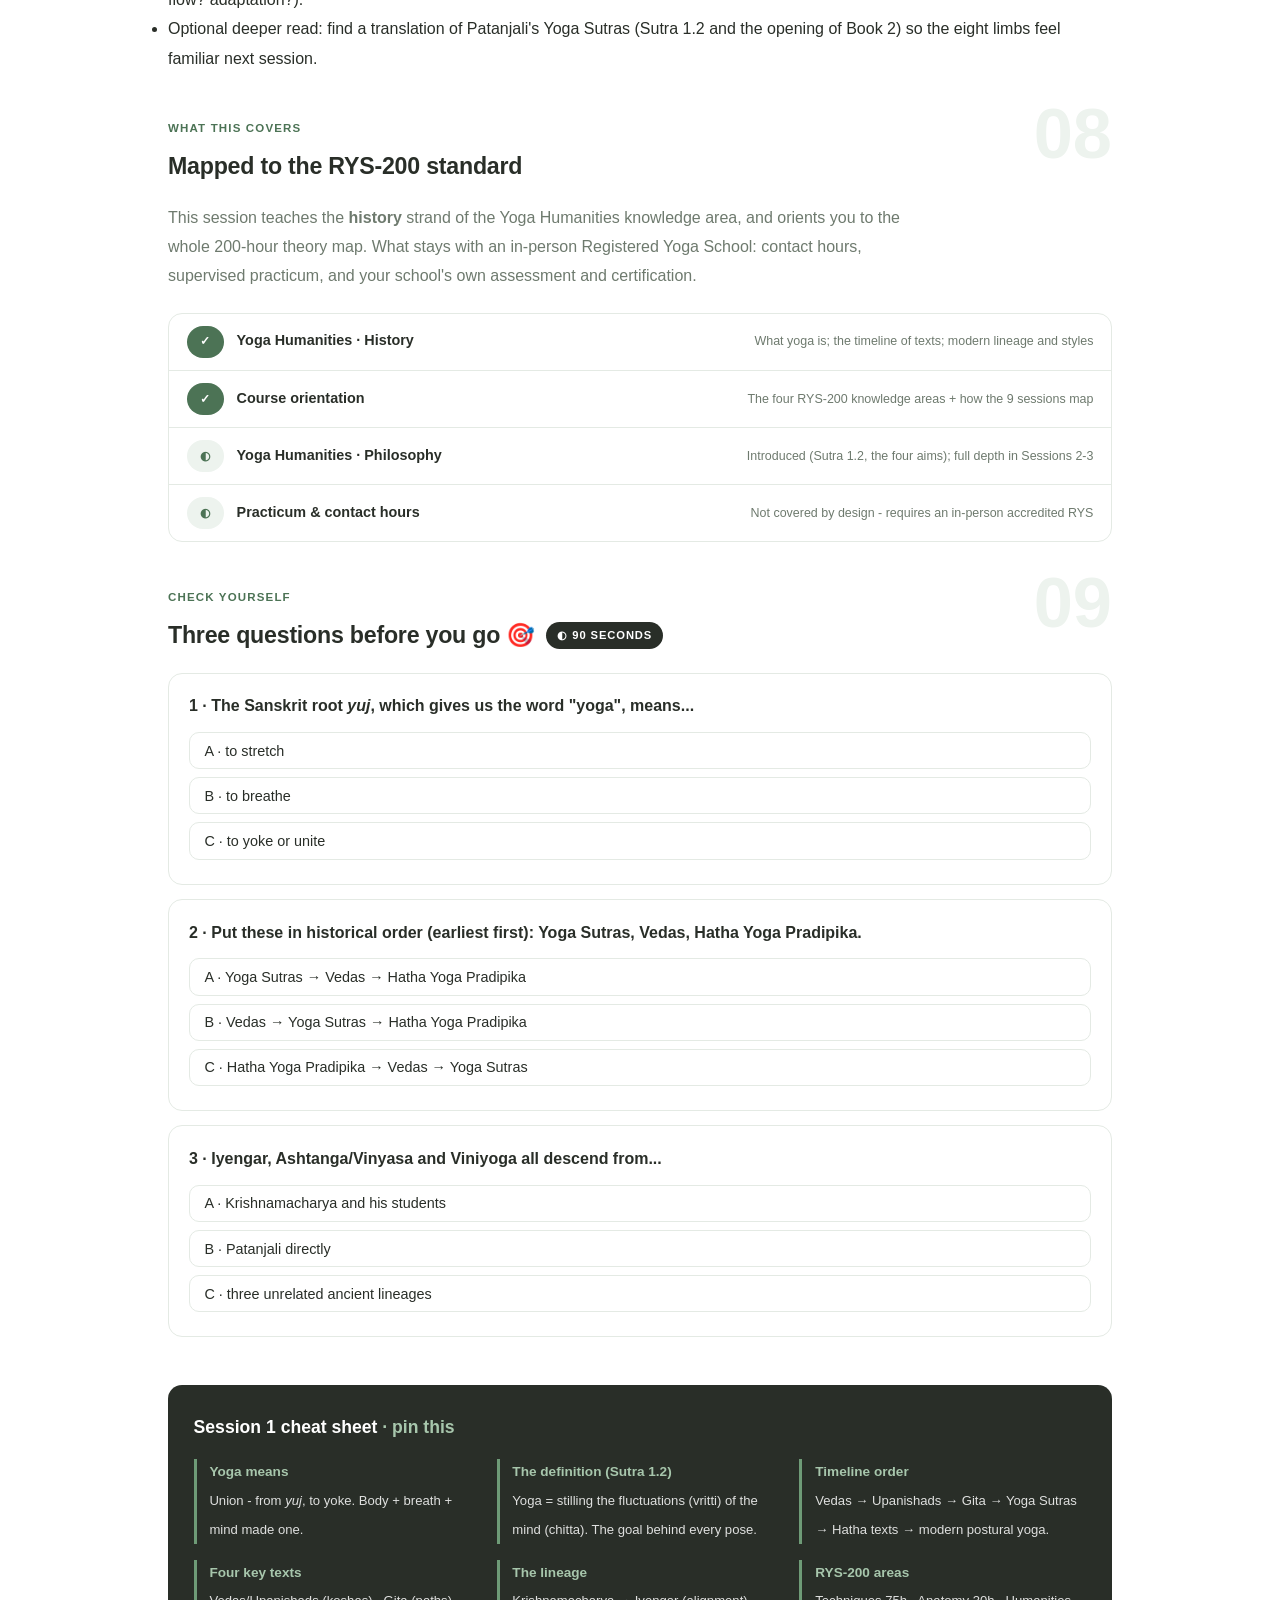
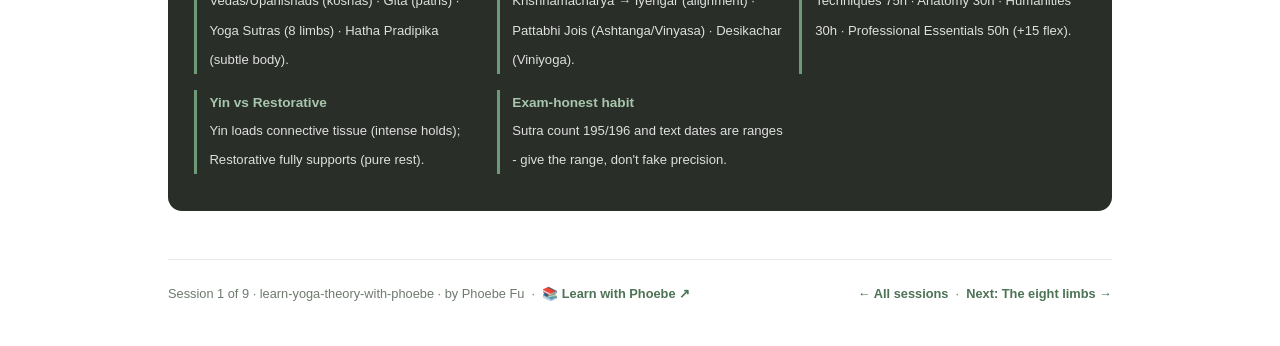
==== commit d4b930fb: "Raise every text-on-fill pair to WCAG AA (lowest was 4.5:1) 1 rule(s) drew text on a solid fill belo" ====
--- a/courses/01-roots-lineage.html
+++ b/courses/01-roots-lineage.html
@@ -19,7 +19,7 @@
 <meta name="twitter:image" content="https://phoebefu6.github.io/learn-yoga-theory-with-phoebe/assets/og-cover.png">
 <!-- social:end -->
 <title>Session 1 · Roots &amp; lineage: what yoga actually is - learn yoga theory with phoebe</title>
-<link rel="stylesheet" href="../assets/style.css?v=10">
+<link rel="stylesheet" href="../assets/style.css?v=11">
 </head>
 <body>
 
--- a/assets/style.css
+++ b/assets/style.css
@@ -2,6 +2,7 @@
    Accent: indigo #4C7355 · Ink: #292E28 · Flagship: amber #C4643C */
 
 :root {
+  --muted-text: #6C776C;
   --indigo: #4C7355;
   --indigo-deep: #2E4636;
   --indigo-mid: #6E9B77;
@@ -170,7 +171,7 @@
   flex: none;
 }
 .mode.live { background: var(--indigo); color: #fff; }
-.mode.self { background: #fff; color: var(--muted); border: 1px solid var(--hairline); }
+.mode.self { background: #fff; color: var(--muted-text); border: 1px solid var(--hairline); }
 
 /* ---------- accordions ---------- */
 details.card {
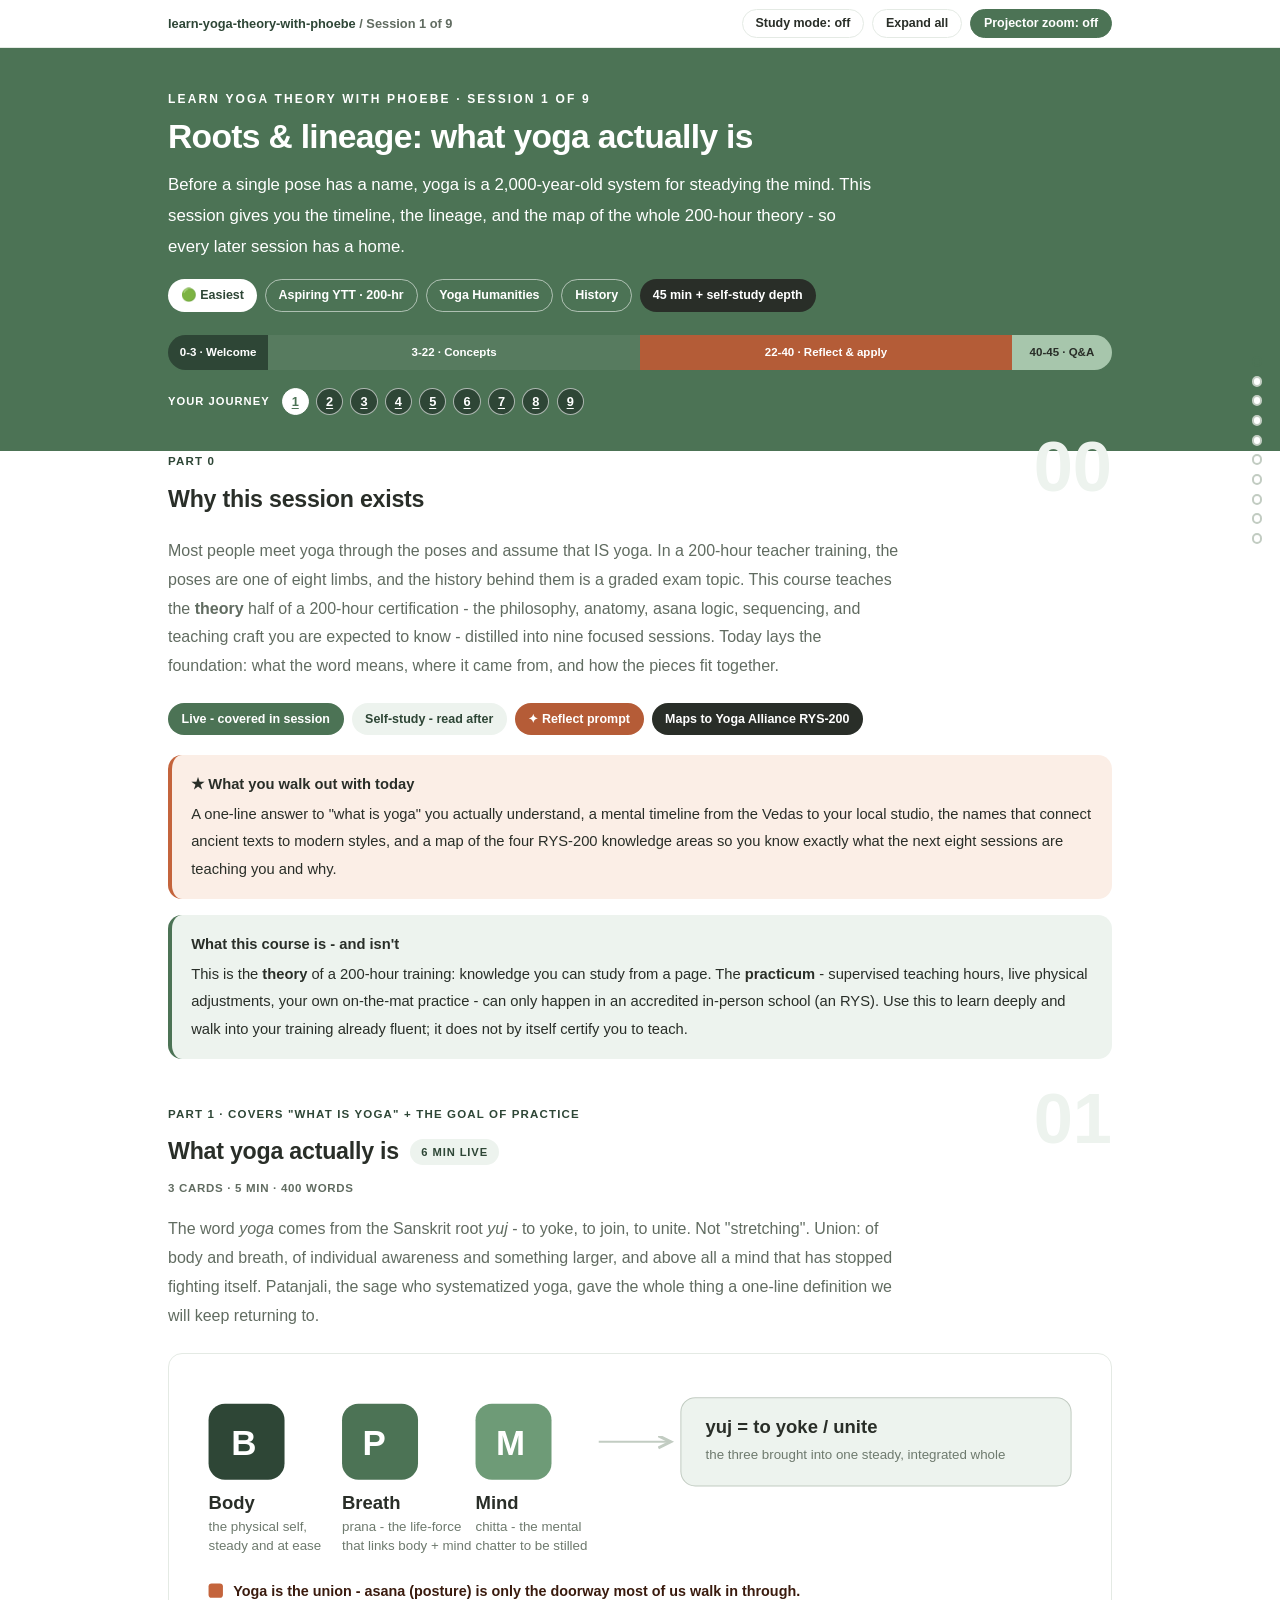
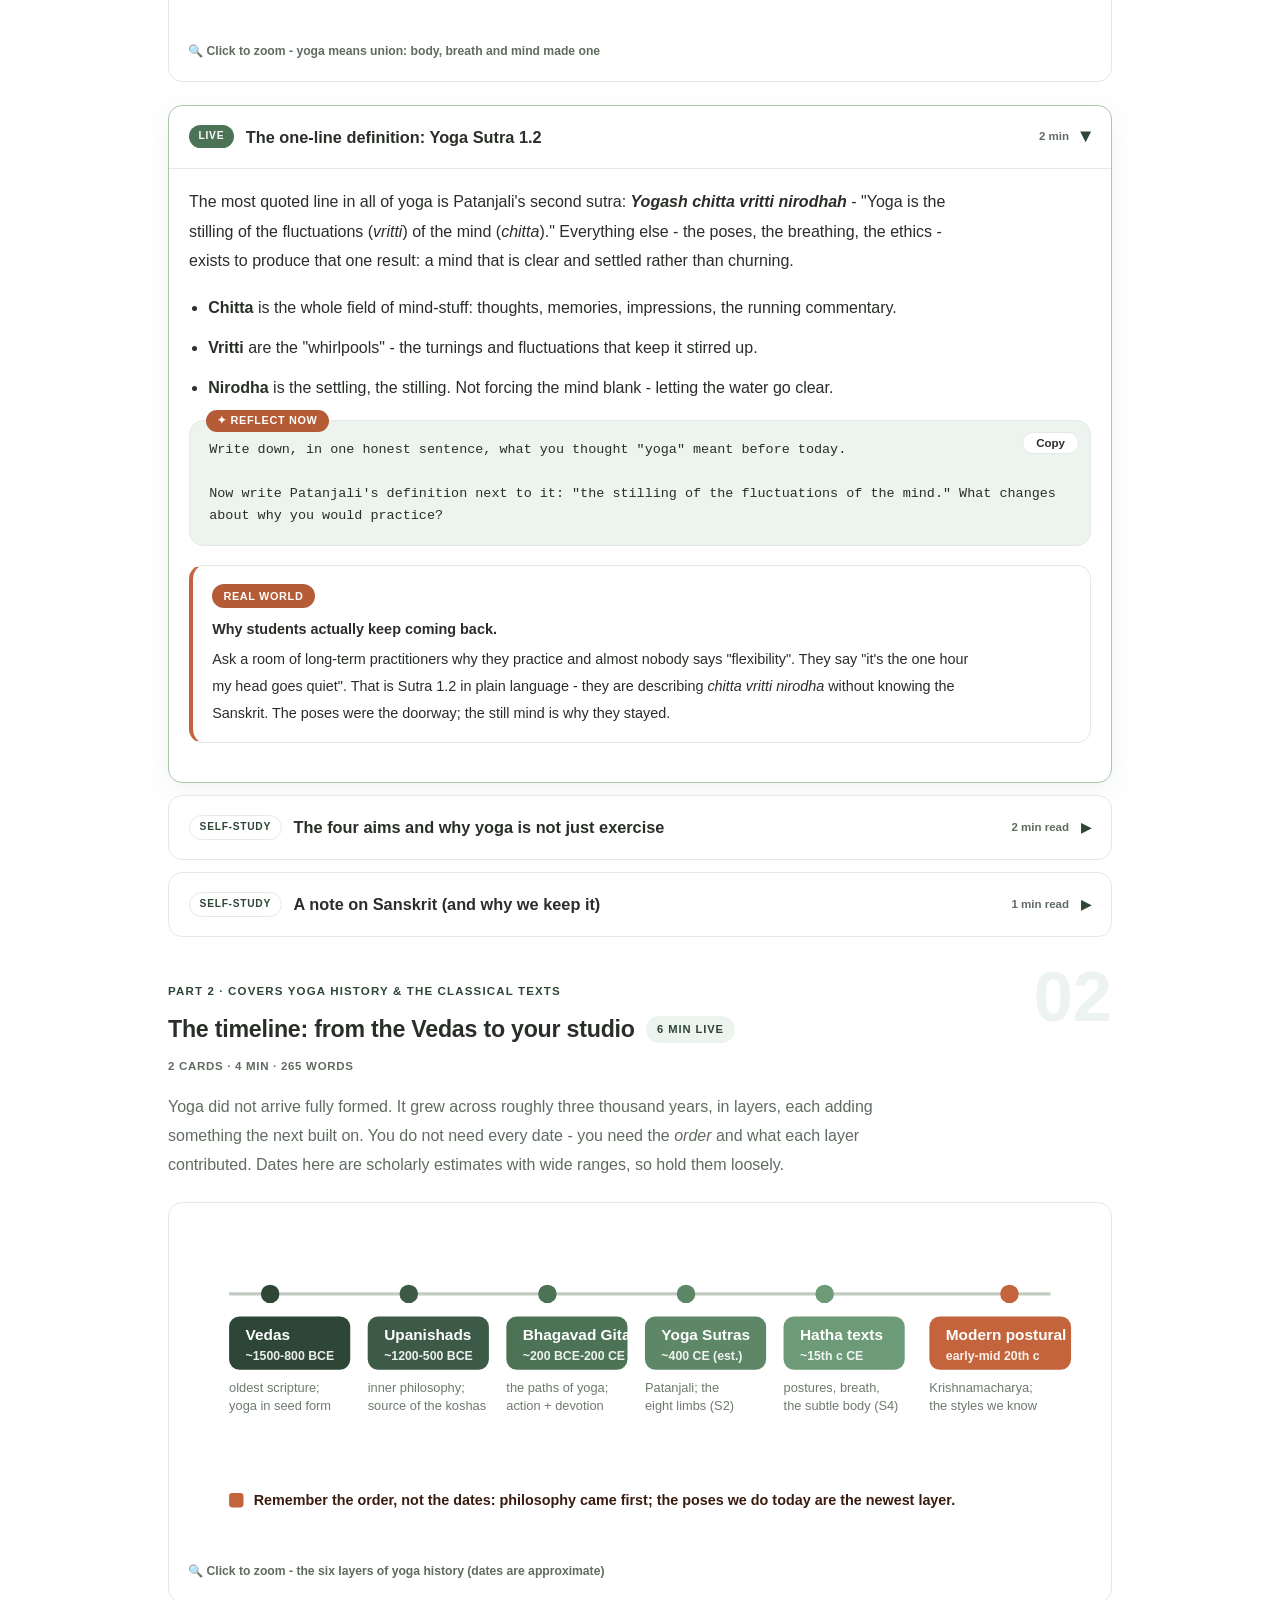
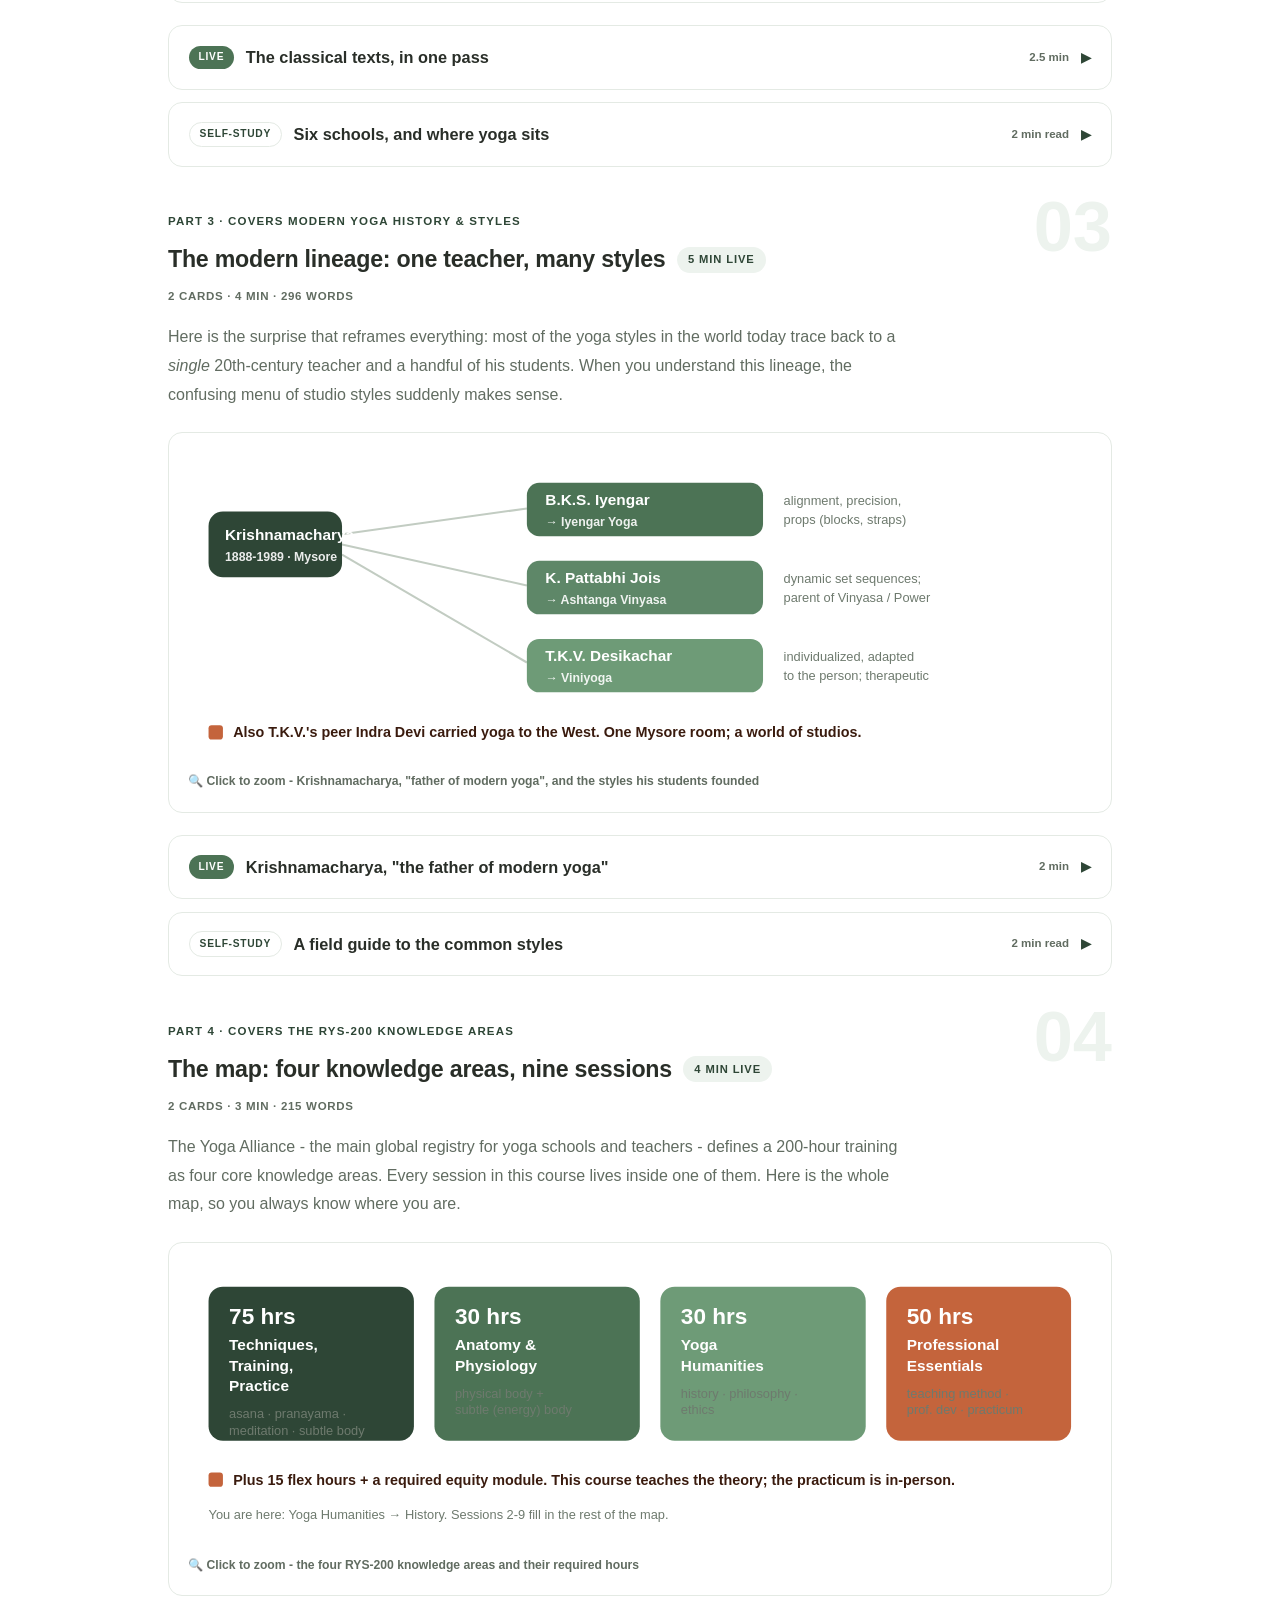
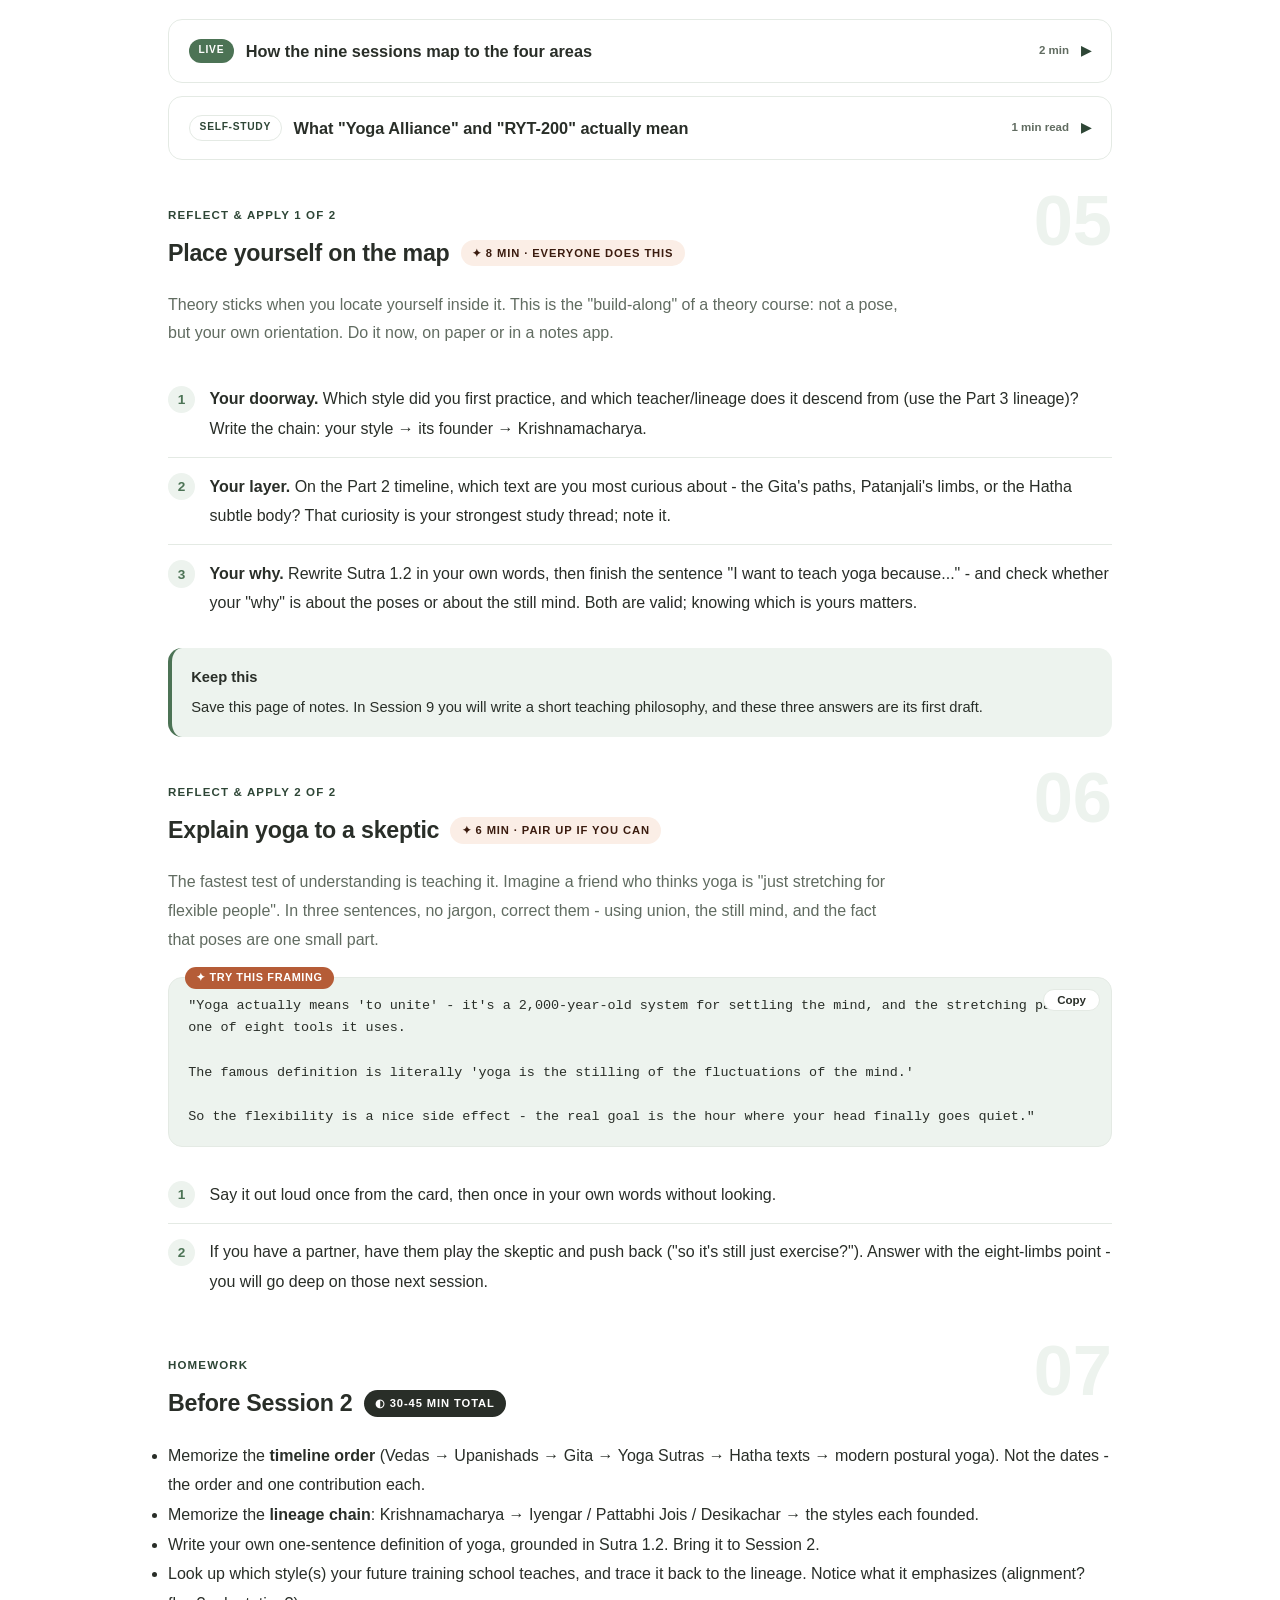
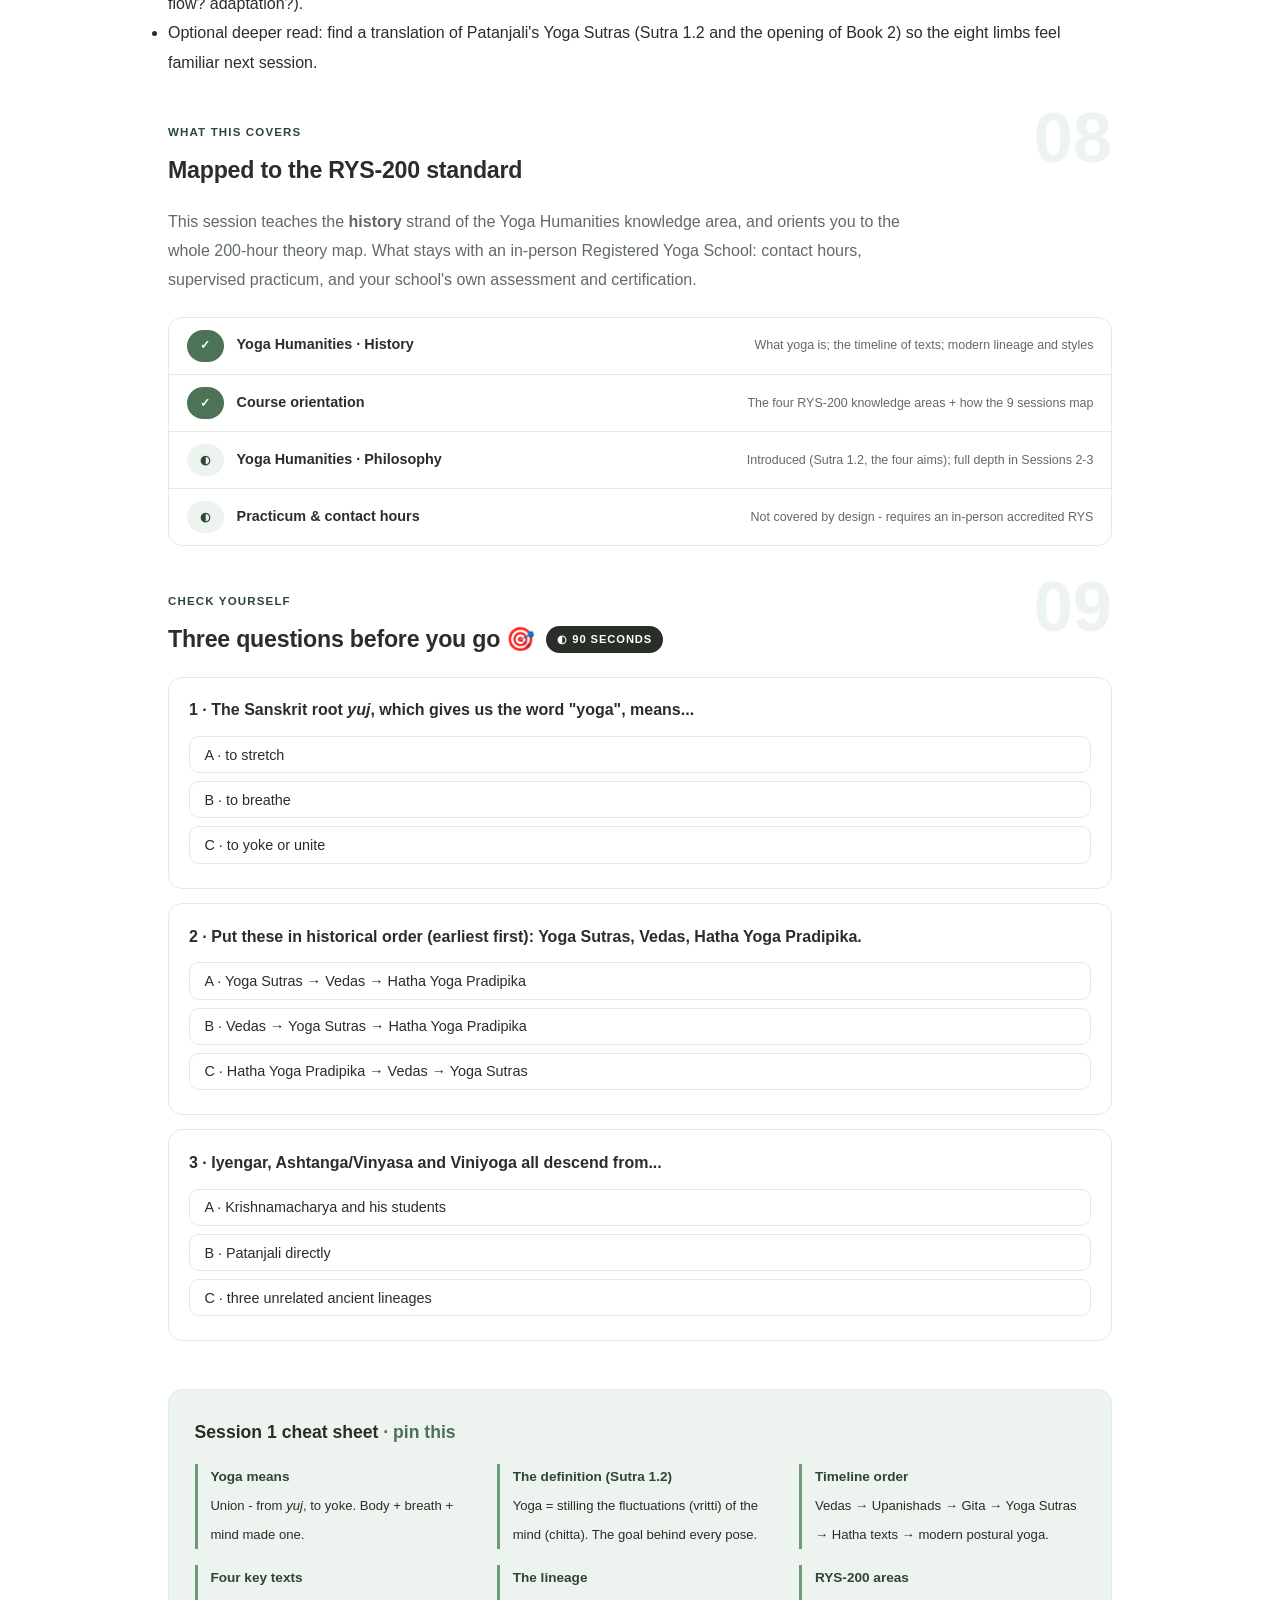
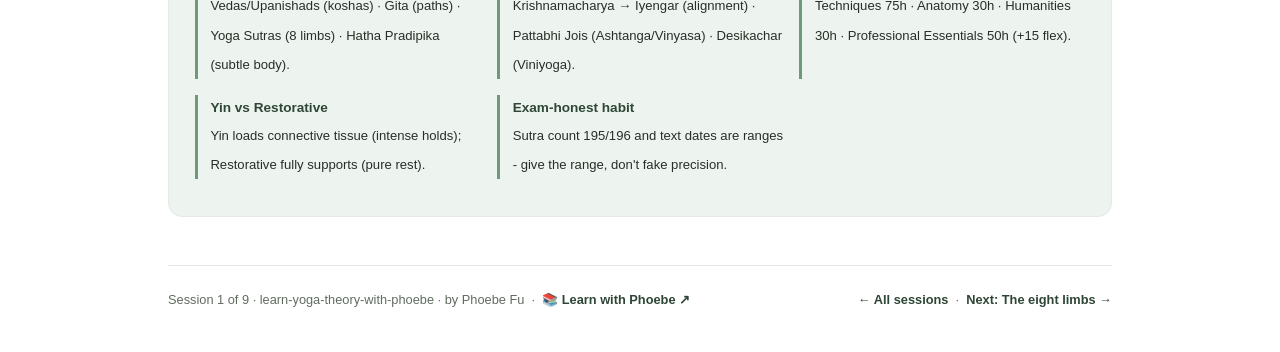
==== commit 74d3dd5a: "Light surfaces everywhere: lightbox, cheat panel, code boxes; contrast and phone-width fixes Every d" ====
--- a/courses/01-roots-lineage.html
+++ b/courses/01-roots-lineage.html
@@ -19,7 +19,7 @@
 <meta name="twitter:image" content="https://phoebefu6.github.io/learn-yoga-theory-with-phoebe/assets/og-cover.png">
 <!-- social:end -->
 <title>Session 1 · Roots &amp; lineage: what yoga actually is - learn yoga theory with phoebe</title>
-<link rel="stylesheet" href="../assets/style.css?v=11">
+<link rel="stylesheet" href="../assets/style.css?v=27">
 </head>
 <body>
 
@@ -543,6 +543,6 @@
 
 </main>
 
-<script src="../assets/app.js?v=6"></script>
+<script src="../assets/app.js?v=27"></script>
 </body>
 </html>
--- a/assets/style.css
+++ b/assets/style.css
@@ -9,7 +9,7 @@
   --indigo-soft: #A7C6AC;
   --indigo-50: #EDF3EE;
   --ink: #292E28;
-  --muted: #6E7A6E;
+  --muted: #616C61;
   --faint: #C2CCC2;
   --hairline: #E4EAE4;
   --amber: #C4643C;
@@ -17,8 +17,8 @@
   --amber-ink: #3A1B0E;
   --amber-50: #FBEEE6;
   --paper: #FFFFFF;
-  --code-bg: #1E2620;
-  --code-ink: #E4EDE5;
+  --code-bg: #EDF3EE;
+  --code-ink: #292E28;
   --radius: 14px;
 }
 
@@ -48,7 +48,7 @@
   font-size: .75rem;
   letter-spacing: .18em;
   text-transform: uppercase;
-  opacity: .85;
+  opacity: 1;
   font-weight: 600;
 }
 .masthead h1 {
@@ -59,7 +59,7 @@
   letter-spacing: -.02em;
 }
 .masthead h1 .accent { color: inherit; }
-.masthead .sub { font-size: 1.05rem; opacity: .92; max-width: 44rem; }
+.masthead .sub { font-size: 1.05rem; opacity: 1; max-width: 44rem; }
 
 .chip-row { display: flex; flex-wrap: wrap; gap: .5rem; margin-top: 1.1rem; }
 .chip {
@@ -73,7 +73,7 @@
   white-space: nowrap;
 }
 .chip.level { background: #fff; color: var(--indigo); }
-.chip.audience { background: rgba(255,255,255,.16); color: #fff; border: 1px solid rgba(255,255,255,.35); }
+.chip.audience { background: rgba(255,255,255,.08); color: #fff; border: 1px solid rgba(255,255,255,.35); }
 .chip.time { background: var(--ink); color: #fff; font-variant-numeric: tabular-nums; }
 
 /* ---------- agenda bar ---------- */
@@ -226,7 +226,7 @@
 .pill.light { background: var(--indigo-50); color: var(--indigo); }
 .pill.inkpill { background: var(--ink); color: #fff; }
 .pill.amber, .pill.peach { background: var(--amber-solid); color: #fff; }
-.pill.bare { color: var(--faint); }
+.pill.bare { color: var(--muted); }
 
 /* ---------- 4D grid ---------- */
 .grid-2 { display: grid; grid-template-columns: repeat(auto-fit, minmax(15rem, 1fr)); gap: .8rem; margin: .5rem 0 1rem; }
@@ -255,10 +255,11 @@
 table.clean td:first-child { font-weight: 600; }
 
 /* ---------- prompt boxes ---------- */
-.prompt-box {
+.prompt-box{
   position: relative;
-  background: var(--code-bg);
-  color: var(--code-ink);
+  background: #EDF3EE;
+  border: 1px solid #E4EAE4;
+  color: #292E28;
   border-radius: var(--radius);
   padding: 1.1rem 1.2rem;
   margin: 1rem 0 1.2rem;
@@ -268,12 +269,12 @@
   white-space: pre-wrap;
   word-break: break-word;
 }
-.prompt-box .label {
+.prompt-box .label{
   position: absolute;
   top: -0.7rem;
   left: 1rem;
-  background: var(--indigo);
-  color: #fff;
+  background: #4C7355;
+  color: #FFFFFF;
   font-family: "Inter", -apple-system, sans-serif;
   font-size: .68rem;
   font-weight: 700;
@@ -284,13 +285,13 @@
 }
 .prompt-box.bad .label { background: var(--faint); color: var(--ink); }
 .prompt-box.good .label { background: var(--amber-solid); color: #fff; }
-.copy-btn {
+.copy-btn{
   position: absolute;
   top: .7rem;
   right: .7rem;
-  background: rgba(255,255,255,.1);
-  border: 1px solid rgba(255,255,255,.25);
-  color: #fff;
+  background: #FFFFFF;
+  border: 1px solid #E4EAE4;
+  color: #292E28;
   border-radius: 999px;
   padding: .25rem .8rem;
   font-size: .72rem;
@@ -299,7 +300,7 @@
   font-family: "Inter", -apple-system, sans-serif;
   transition: background .15s ease;
 }
-.copy-btn:hover { background: rgba(255,255,255,.22); }
+.copy-btn:hover { background: #E4EAE4; }
 .copy-btn.copied { background: var(--amber-solid); border-color: var(--amber-solid); color: #fff; }
 
 /* ---------- demo steps ---------- */
@@ -389,11 +390,11 @@
   gap: .4rem;
 }
 
-.lightbox {
+.lightbox{
   position: fixed;
   inset: 0;
   z-index: 100;
-  background: rgba(41,46,40,.9);
+  background: rgba(255,255,255,.97);
   display: none;
   align-items: center;
   justify-content: center;
@@ -401,8 +402,10 @@
   cursor: zoom-out;
 }
 .lightbox.open { display: flex; }
-.lightbox .inner {
+.lightbox .inner{
   background: #fff;
+  border: 1px solid #E4EAE4;
+  box-shadow: 0 10px 40px rgba(41,46,40,.14);
   border-radius: var(--radius);
   padding: 2rem;
   max-width: 94vw;
@@ -410,13 +413,12 @@
   overflow: auto;
 }
 .lightbox .inner svg, .lightbox .inner img { width: min(88vw, 70rem); height: auto; }
-.lightbox .close-hint {
+.lightbox .close-hint{
   position: fixed;
   top: 1rem; right: 1.4rem;
-  color: #fff;
+  color: #292E28;
   font-size: .8rem;
   font-weight: 600;
-  opacity: .8;
 }
 
 /* ---------- courses covered ---------- */
@@ -435,19 +437,20 @@
 .covered-row .note { margin-left: auto; color: var(--muted); font-size: .78rem; text-align: right; }
 
 /* ---------- cheat sheet footer ---------- */
-.cheat {
-  background: var(--ink);
-  color: #fff;
+.cheat{
+  background: #EDF3EE;
+  border: 1px solid #E4EAE4;
+  color: #292E28;
   border-radius: var(--radius);
   padding: 1.6rem 1.6rem 1.3rem;
   margin-top: 3rem;
 }
 .cheat h3 { font-size: 1.1rem; margin-bottom: 1rem; }
-.cheat h3 span { color: var(--indigo-soft); }
+.cheat h3 span { color: #4C7355; }
 .cheat .grid-2 { gap: 1rem; }
 .cheat .cheat-item { border-left: 3px solid var(--indigo-mid); padding-left: .8rem; }
-.cheat .cheat-item b { display: block; font-size: .85rem; color: var(--indigo-soft); }
-.cheat .cheat-item span { font-size: .82rem; opacity: .85; }
+.cheat .cheat-item b { display: block; font-size: .85rem; color: #2E4636; }
+.cheat .cheat-item span { font-size: .82rem; color: #292E28; }
 
 footer.pagefoot {
   border-top: 1px solid var(--hairline);
@@ -542,7 +545,7 @@
   margin-top: 1.1rem;
   flex-wrap: wrap;
 }
-.journey .jlabel { font-size: .7rem; font-weight: 700; text-transform: uppercase; letter-spacing: .09em; opacity: .8; margin-right: .3rem; }
+.journey .jlabel { font-size: .7rem; font-weight: 700; text-transform: uppercase; letter-spacing: .09em; opacity: 1; margin-right: .3rem; }
 .journey a {
   width: 1.7rem; height: 1.7rem;
   border-radius: 999px;
@@ -777,3 +780,33 @@
   color: var(--pv-flag);
 }
 /* === /LWP-PATCH === */
+
+/* layout-patch-3: phone-width overflow (2026-10-10) */
+.sql-bar { flex-wrap: wrap; }
+@media (max-width: 480px) {
+  .covered-row { flex-wrap: wrap; }
+  .covered-row .note { margin-left: 0; text-align: left; flex-basis: 100%; }
+  details.card summary { flex-wrap: wrap; }
+  details.card summary .mini { white-space: normal; }
+  .wk, .sqlbox, .prompt-box, pre { max-width: 100%; overflow-x: auto; }
+  .mono, code, strong, .note { overflow-wrap: anywhere; }
+  select, input[type=range], label { max-width: 100%; }
+  canvas, svg, img { max-width: 100%; height: auto; }
+  .tree-kids, .tree-node-wrap, .tree-node, .rb-night, .al-row, .gd-field, .tl-row, .sl-row { max-width: 100%; overflow-x: auto; }
+  .tl-cols, .sl-cols, .bb-cols, .ev-cols, [class$="-cols"] { grid-template-columns: 1fr !important; display: grid; }
+  .tl-cols > *, .sl-cols > *, [class$="-cols"] > * { min-width: 0; max-width: 100%; }
+  .mono { white-space: normal; }
+  .er-w, .bb-lab, .tl-lev, .sl-lev { max-width: 100%; white-space: normal; }
+}
+/* contrast-patch-2b */
+.cheat a { color: var(--indigo-deep, var(--ink)); }
+.chip.audience { background: transparent; border-color: rgba(255,255,255,.55); }
+.masthead a, .masthead .sub a { color: #fff; text-decoration: underline; text-underline-offset: 2px; }
+.prompt-box b, .prompt-box strong { color: var(--indigo-deep, var(--ink)); }
+.prompt-box span, .prompt-box em, .prompt-box i { color: inherit; }
+.pp-stamp i { color: var(--ink); }
+/* contrast-patch-2 */
+.klabel, .section-kicker .klabel, details.card summary .caret, .crumb a, .toolbar .crumb a, .pagenav a, .pagefoot a, footer.pagefoot a, .pagefoot p a, .cnum, .course-card .cnum, .pill.light, .covered-row .status.light, .paths a, .tag.concept, .chip.level, .quiz-score, .mmd-launch, .mode.self, .legend .pill.light { color: var(--indigo-deep); }
+.chip.audience { background: transparent; border-color: rgba(255,255,255,.55); }
+.journey a { background: var(--indigo-deep); border-color: rgba(255,255,255,.6); }
+.skip-link { background: var(--indigo-deep); }
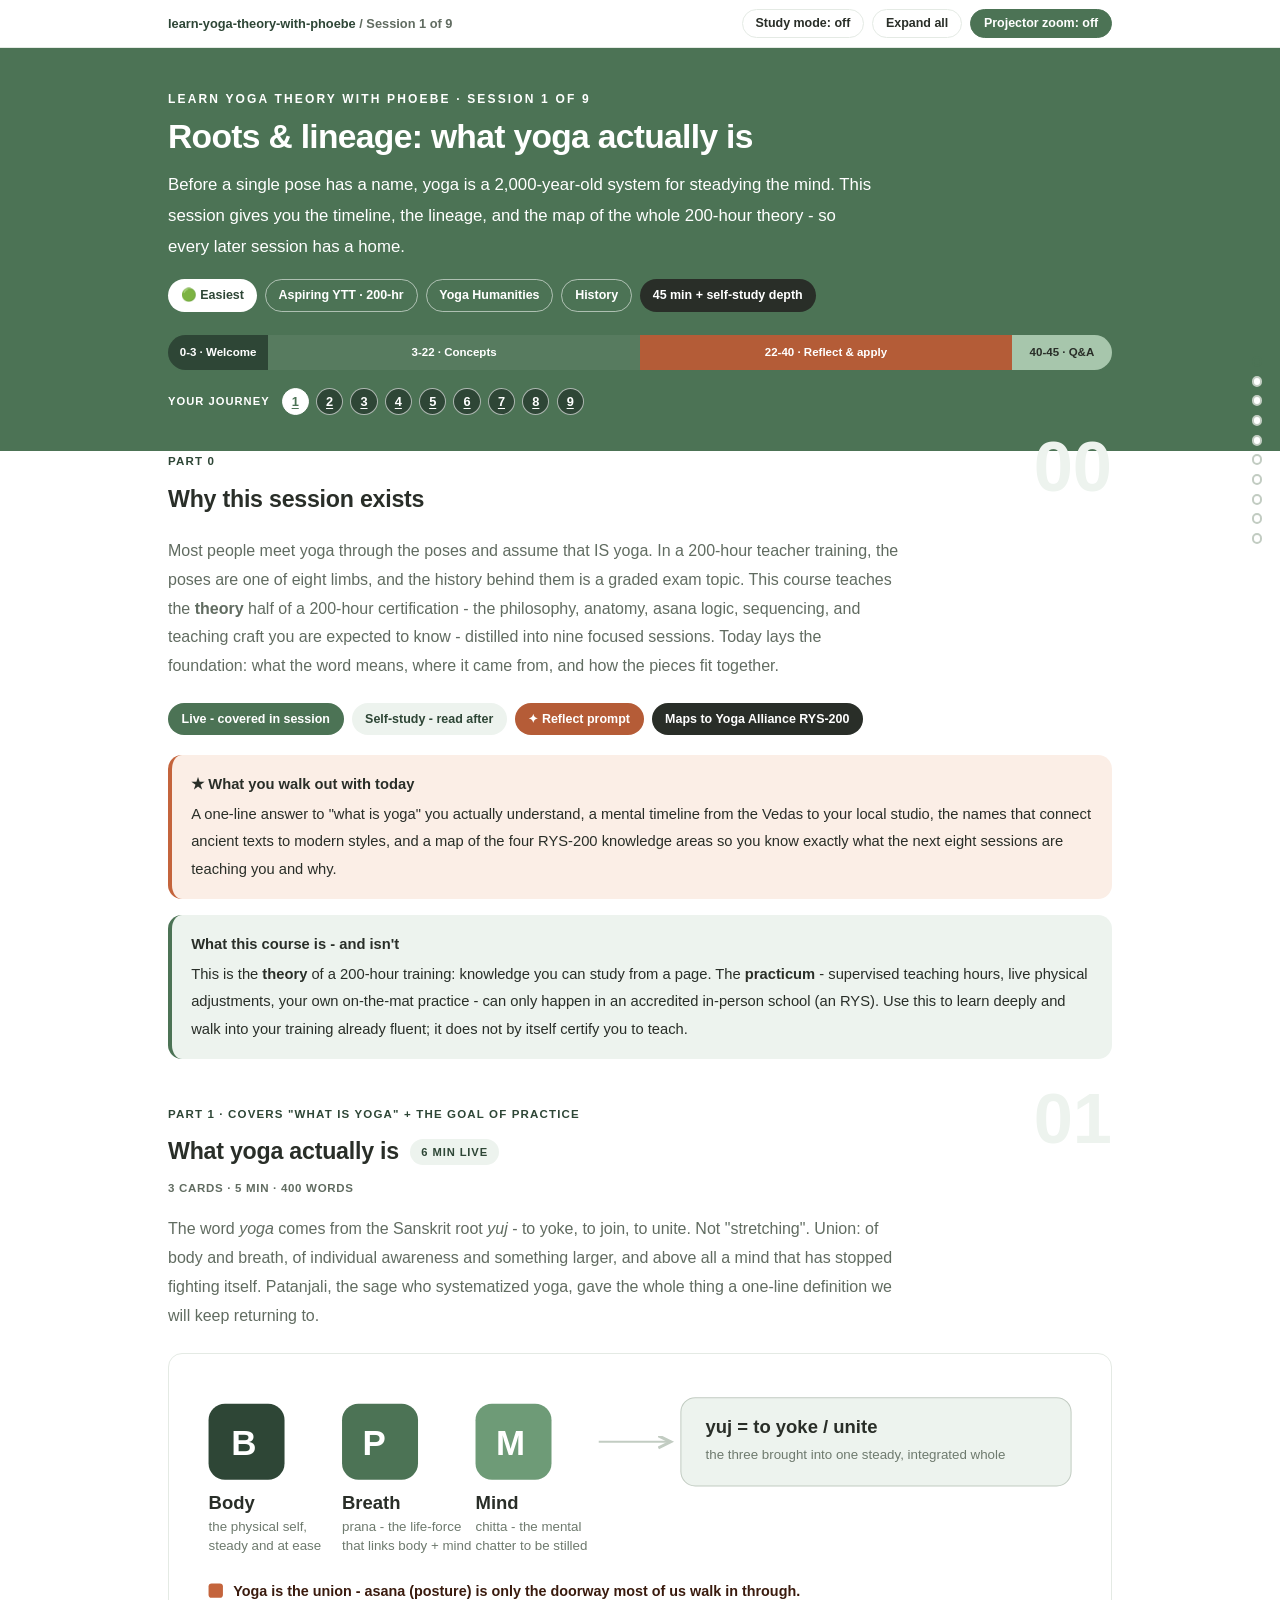
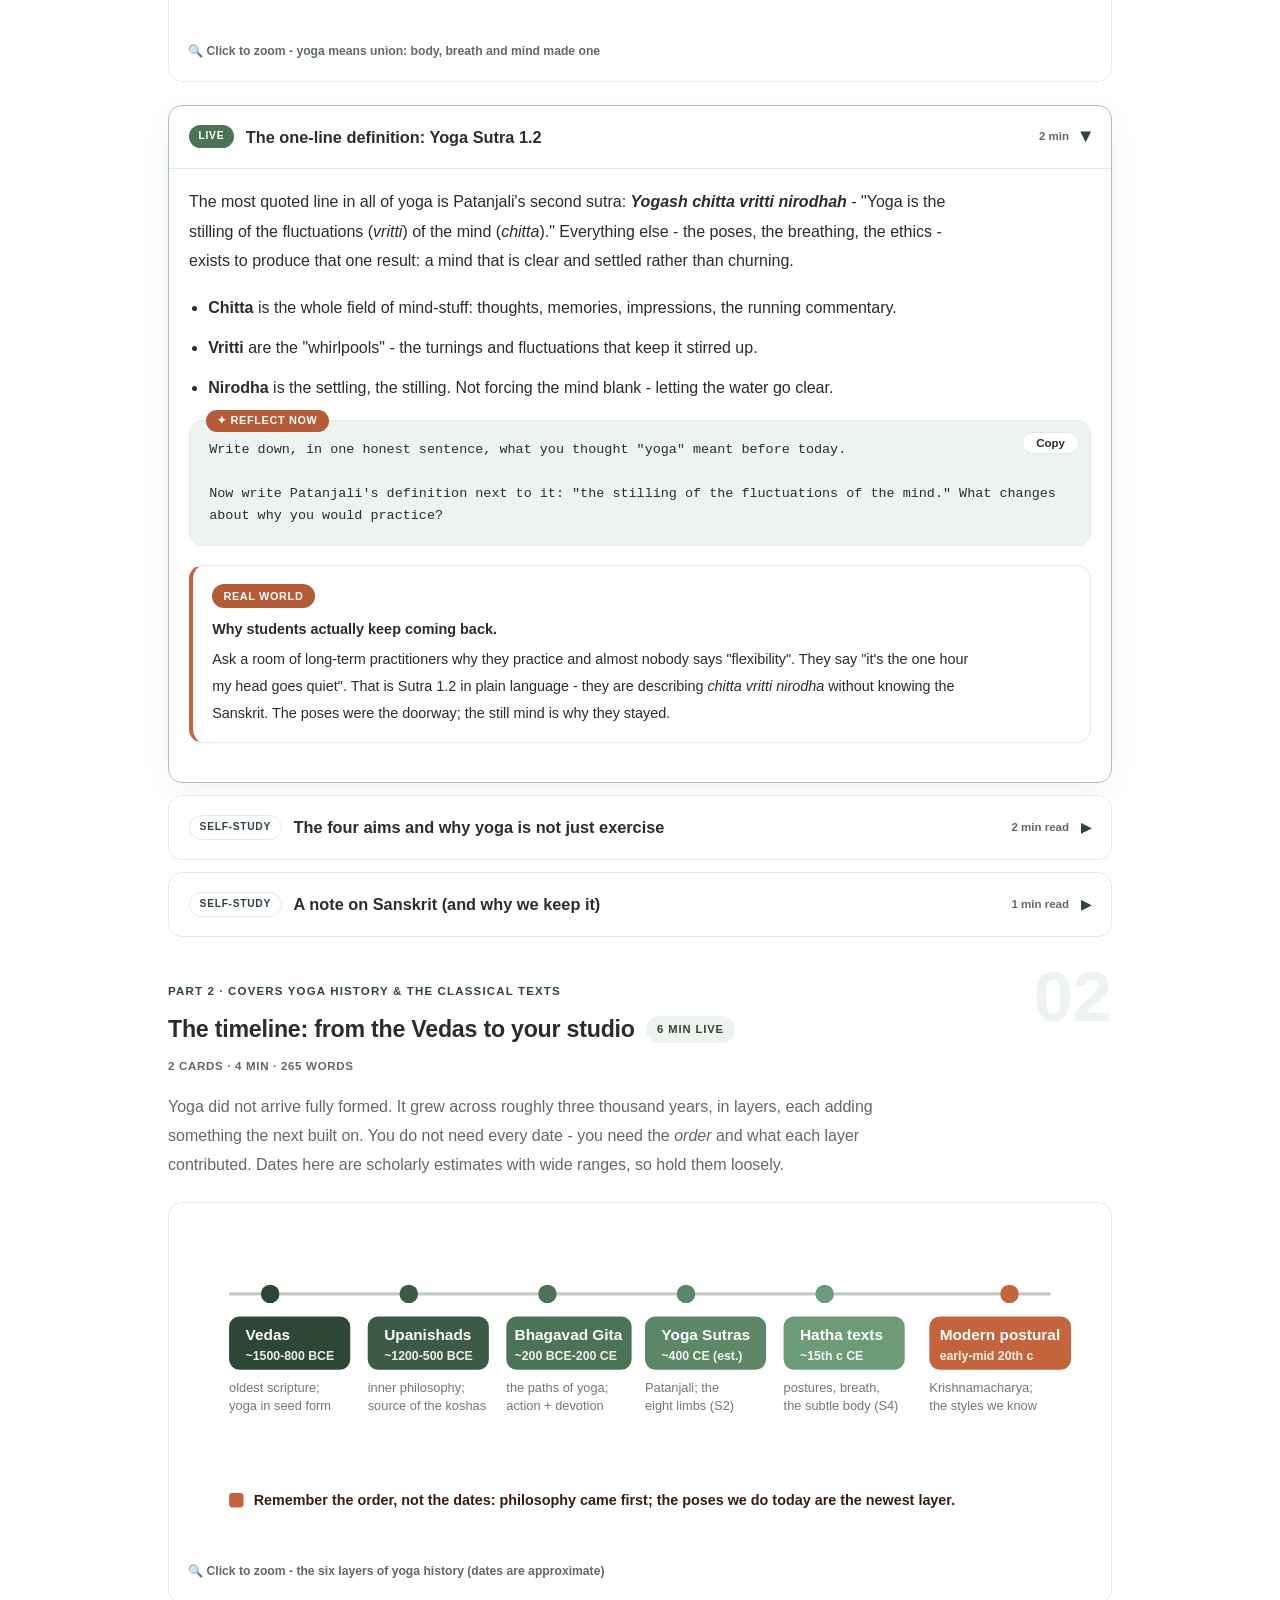
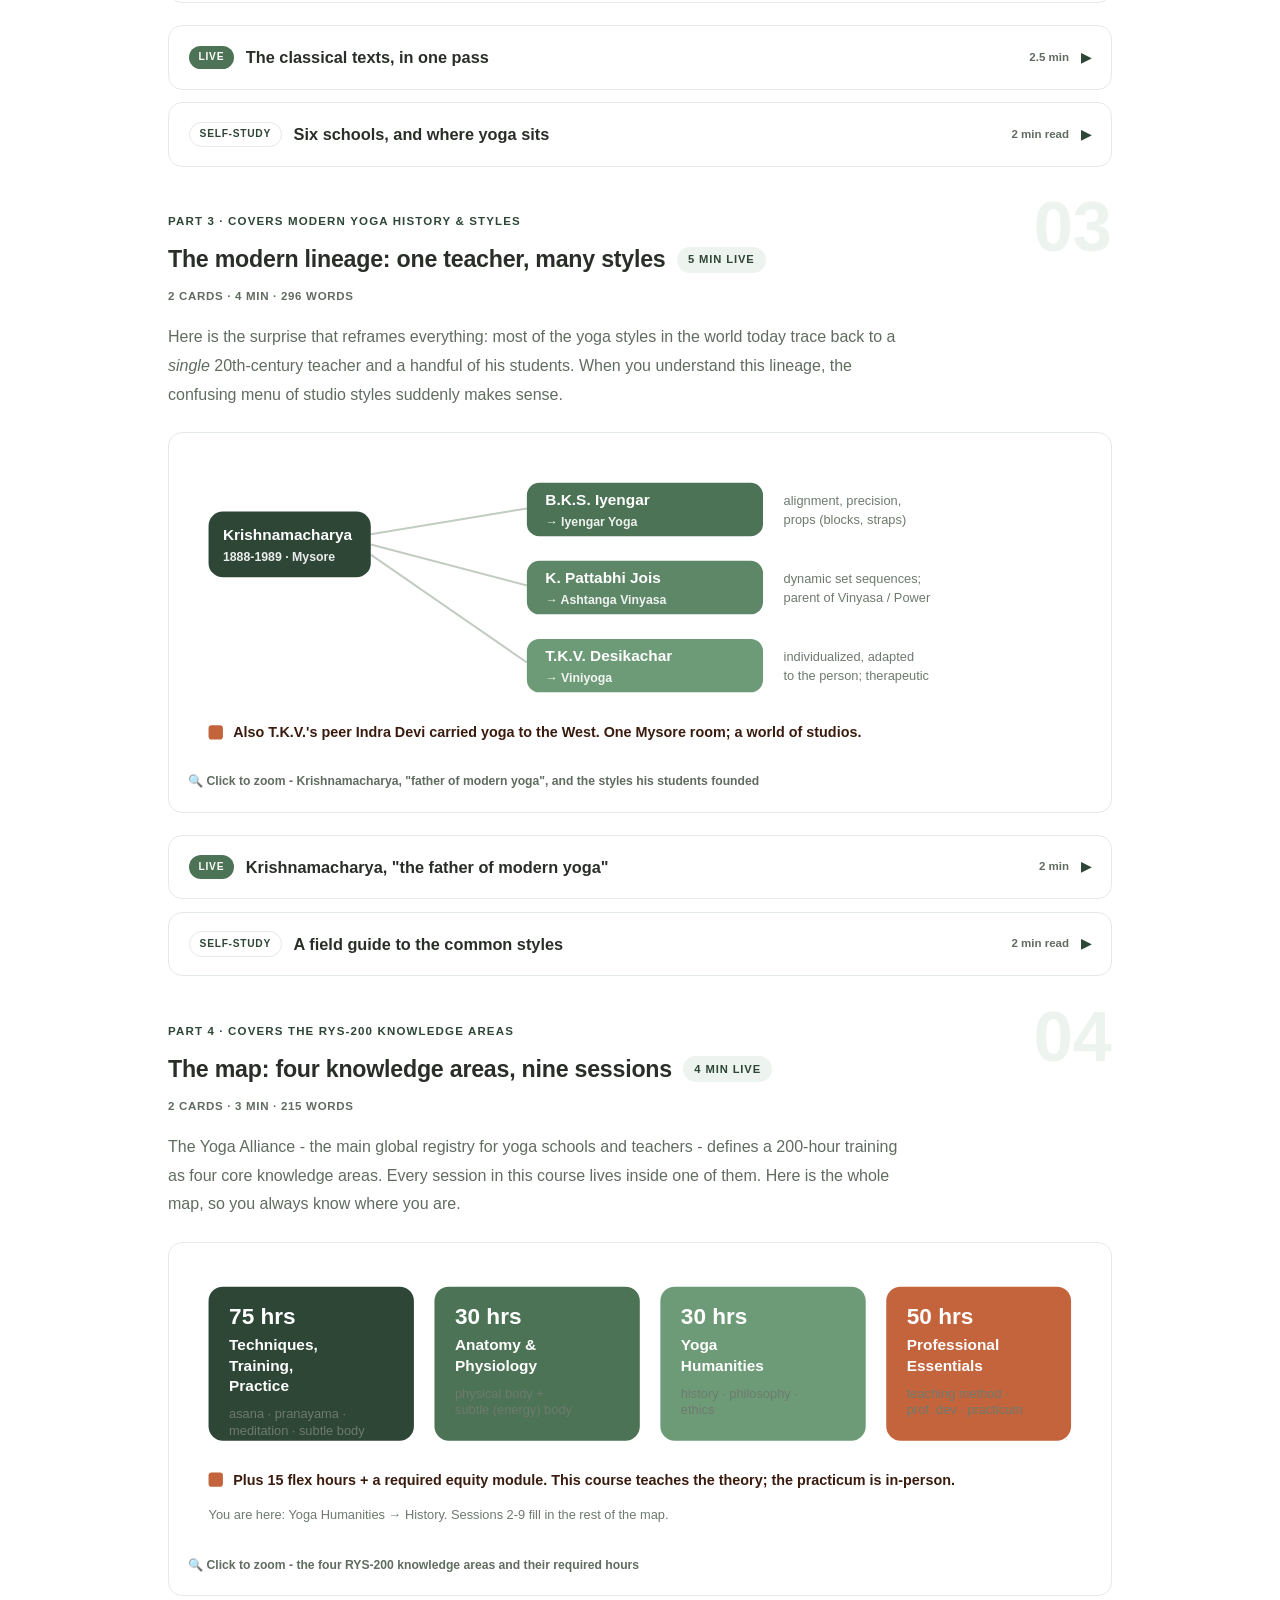
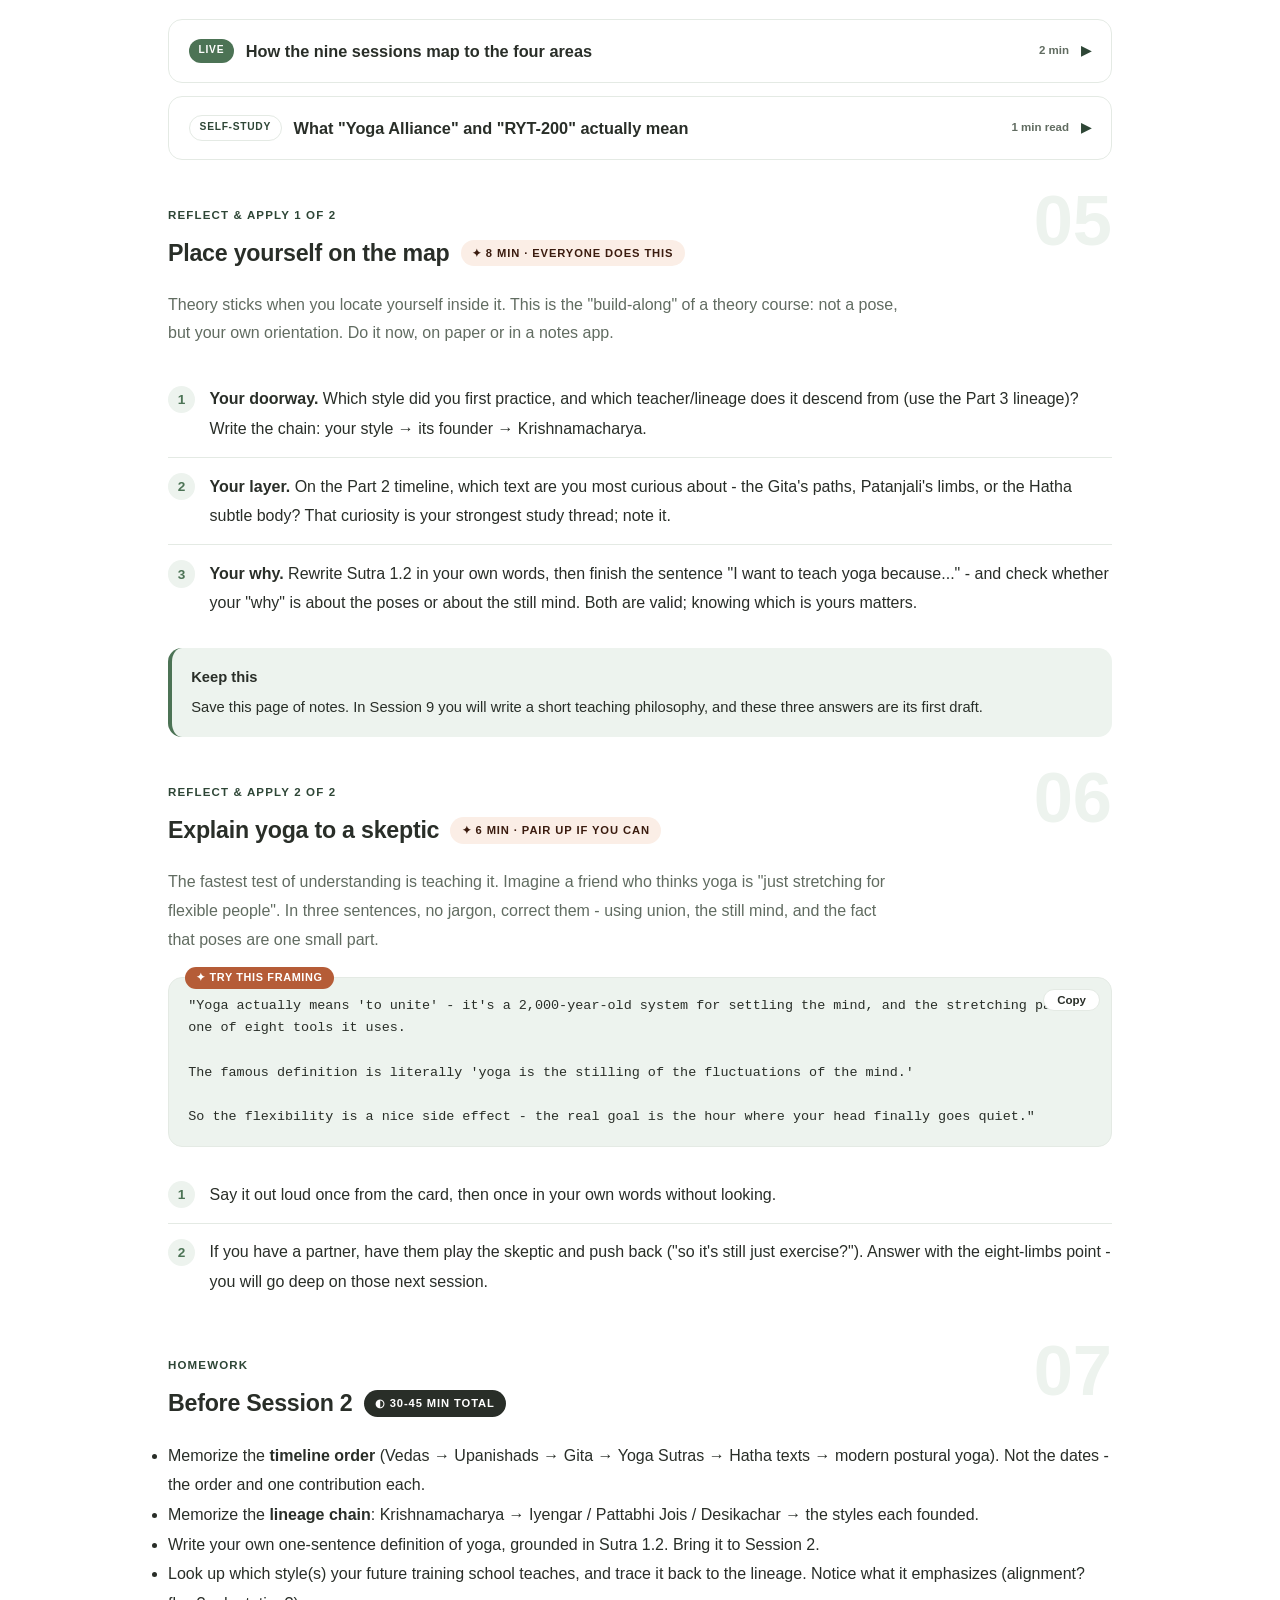
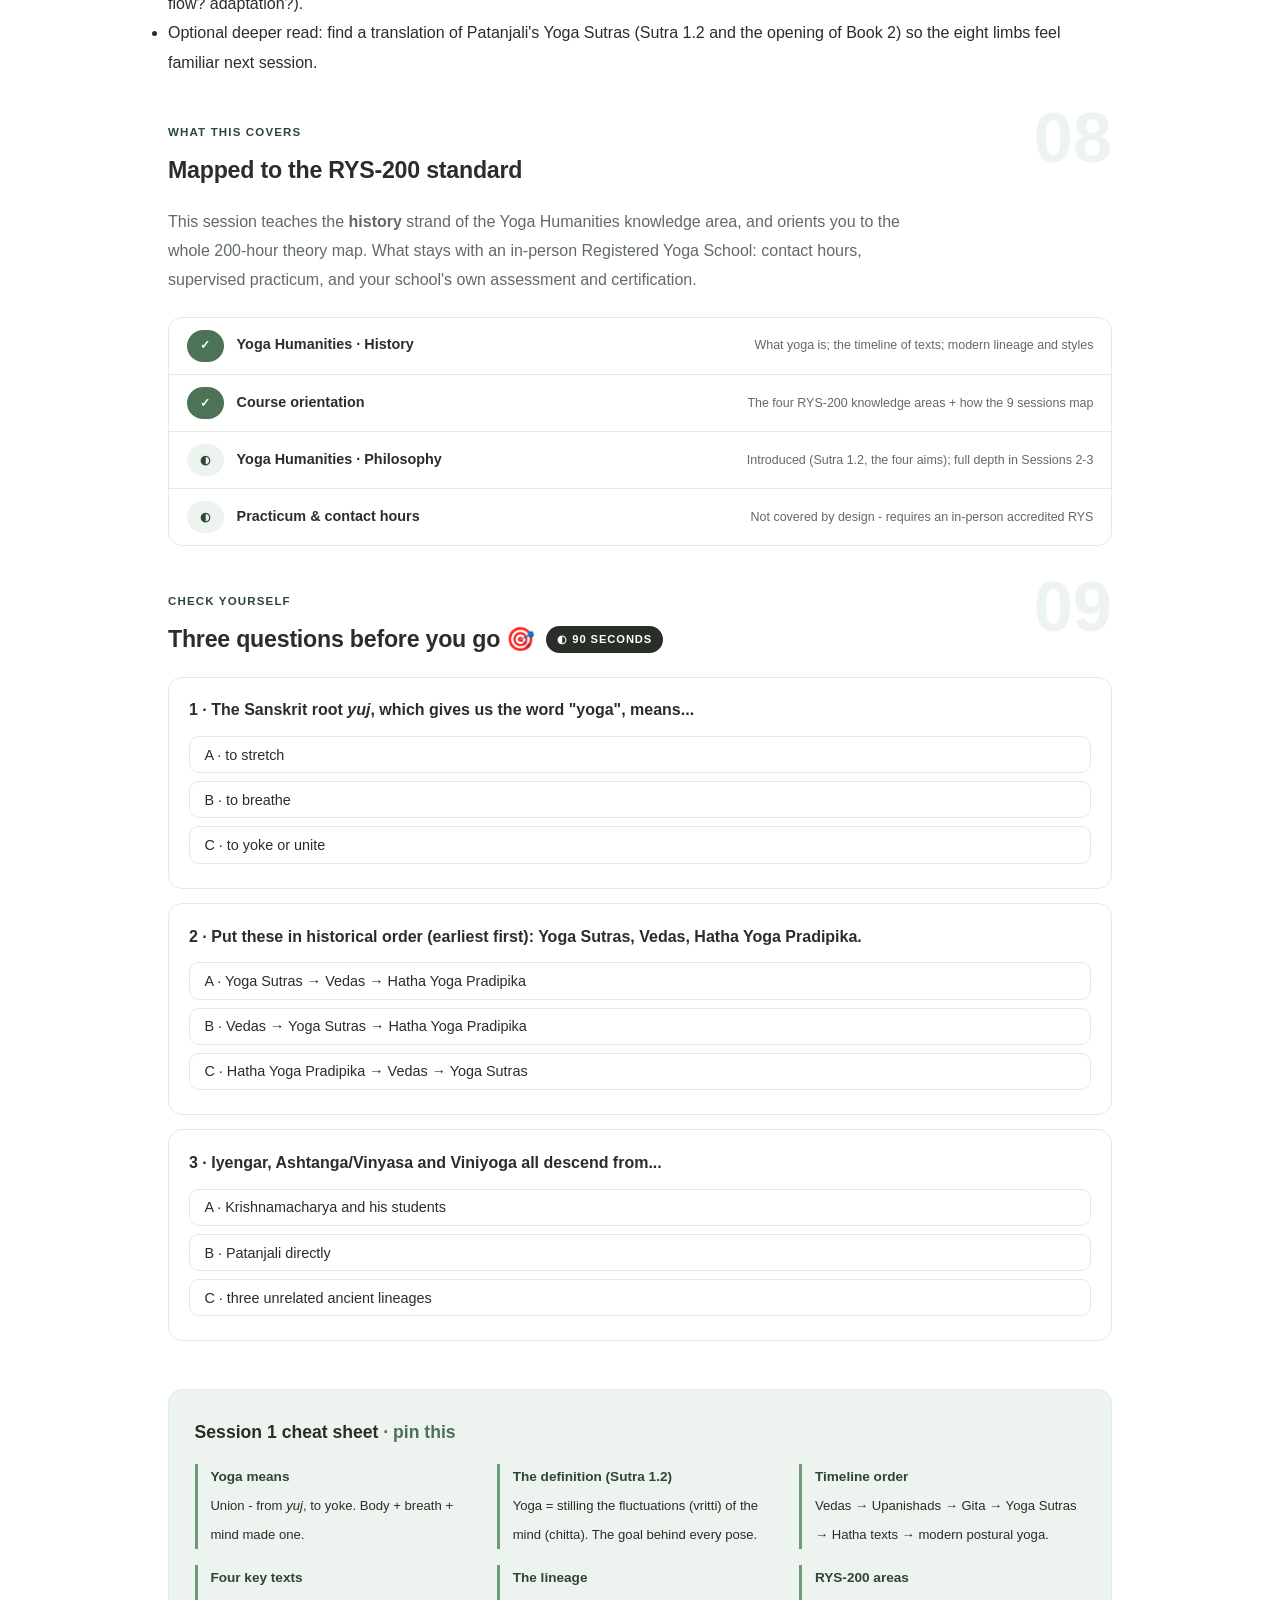
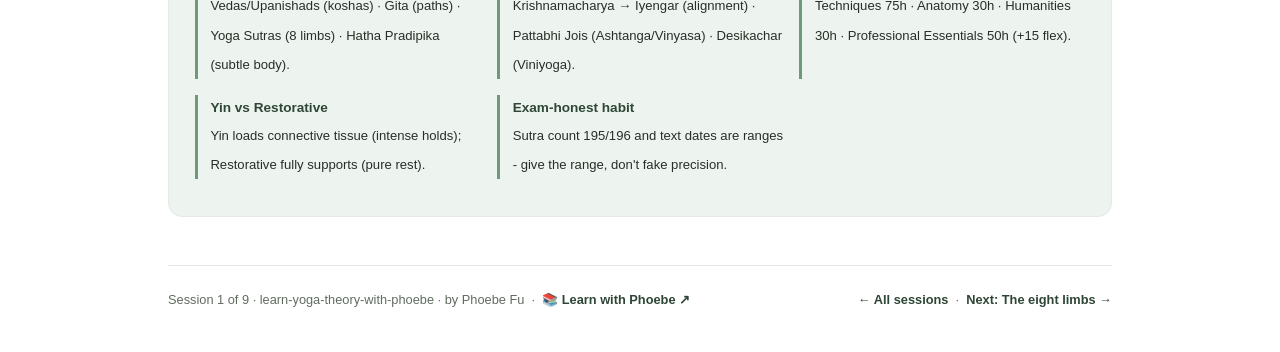
==== commit 53029e28: "Figure geometry: no line through a label, nothing out of its box Fixes every figure defect the CTM-c" ====
--- a/courses/01-roots-lineage.html
+++ b/courses/01-roots-lineage.html
@@ -196,9 +196,9 @@
         <text class="tlX" x="175" y="183">source of the koshas</text>
         <!-- 3 Gita -->
         <circle cx="350" cy="70" r="9" fill="#4C7355"/>
-        <rect x="310" y="92" width="118" height="52" rx="10" fill="#4C7355"/>
-        <text class="tlB" x="326" y="115">Bhagavad Gita</text>
-        <text class="tlD" x="326" y="134">~200 BCE-200 CE</text>
+        <rect x="310" y="92" width="122" height="52" rx="10" fill="#4C7355"/>
+        <text class="tlB" x="318" y="115">Bhagavad Gita</text>
+        <text class="tlD" x="318" y="134">~200 BCE-200 CE</text>
         <text class="tlX" x="310" y="166">the paths of yoga;</text>
         <text class="tlX" x="310" y="183">action + devotion</text>
         <!-- 4 Sutras -->
@@ -218,8 +218,8 @@
         <!-- 6 Modern -->
         <circle cx="800" cy="70" r="9" fill="#C4643C"/>
         <rect x="722" y="92" width="138" height="52" rx="10" fill="#C4643C"/>
-        <text class="tlB" x="738" y="115">Modern postural</text>
-        <text class="tlD" x="738" y="134">early-mid 20th c</text>
+        <text class="tlB" x="732" y="115">Modern postural</text>
+        <text class="tlD" x="732" y="134">early-mid 20th c</text>
         <text class="tlX" x="722" y="166">Krishnamacharya;</text>
         <text class="tlX" x="722" y="183">the styles we know</text>
         <rect x="40" y="264" width="14" height="14" rx="3" fill="#C4643C"/>
@@ -275,12 +275,12 @@
           .lnN { font: 600 14px Inter, sans-serif; fill: #3A1B0E; }
           .lnA { stroke: #C2CCC2; stroke-width: 2; fill: none; }
         </style>
-        <line class="lnA" x1="150" y1="80" x2="330" y2="55"/>
-        <line class="lnA" x1="150" y1="90" x2="330" y2="130"/>
-        <line class="lnA" x1="150" y1="100" x2="330" y2="205"/>
-        <rect x="20" y="58" width="130" height="64" rx="14" fill="#2E4636"/>
-        <text class="lnHub" x="36" y="86">Krishnamacharya</text>
-        <text class="lnHd" x="36" y="106">1888-1989 · Mysore</text>
+        <line class="lnA" x1="178" y1="80" x2="330" y2="55"/>
+        <line class="lnA" x1="178" y1="90" x2="330" y2="130"/>
+        <line class="lnA" x1="178" y1="100" x2="330" y2="205"/>
+        <rect x="20" y="58" width="158" height="64" rx="14" fill="#2E4636"/>
+        <text class="lnHub" x="34" y="86">Krishnamacharya</text>
+        <text class="lnHd" x="34" y="106">1888-1989 · Mysore</text>
         <!-- Iyengar -->
         <rect x="330" y="30" width="230" height="52" rx="12" fill="#4C7355"/>
         <text class="lnHub" x="348" y="52">B.K.S. Iyengar</text>
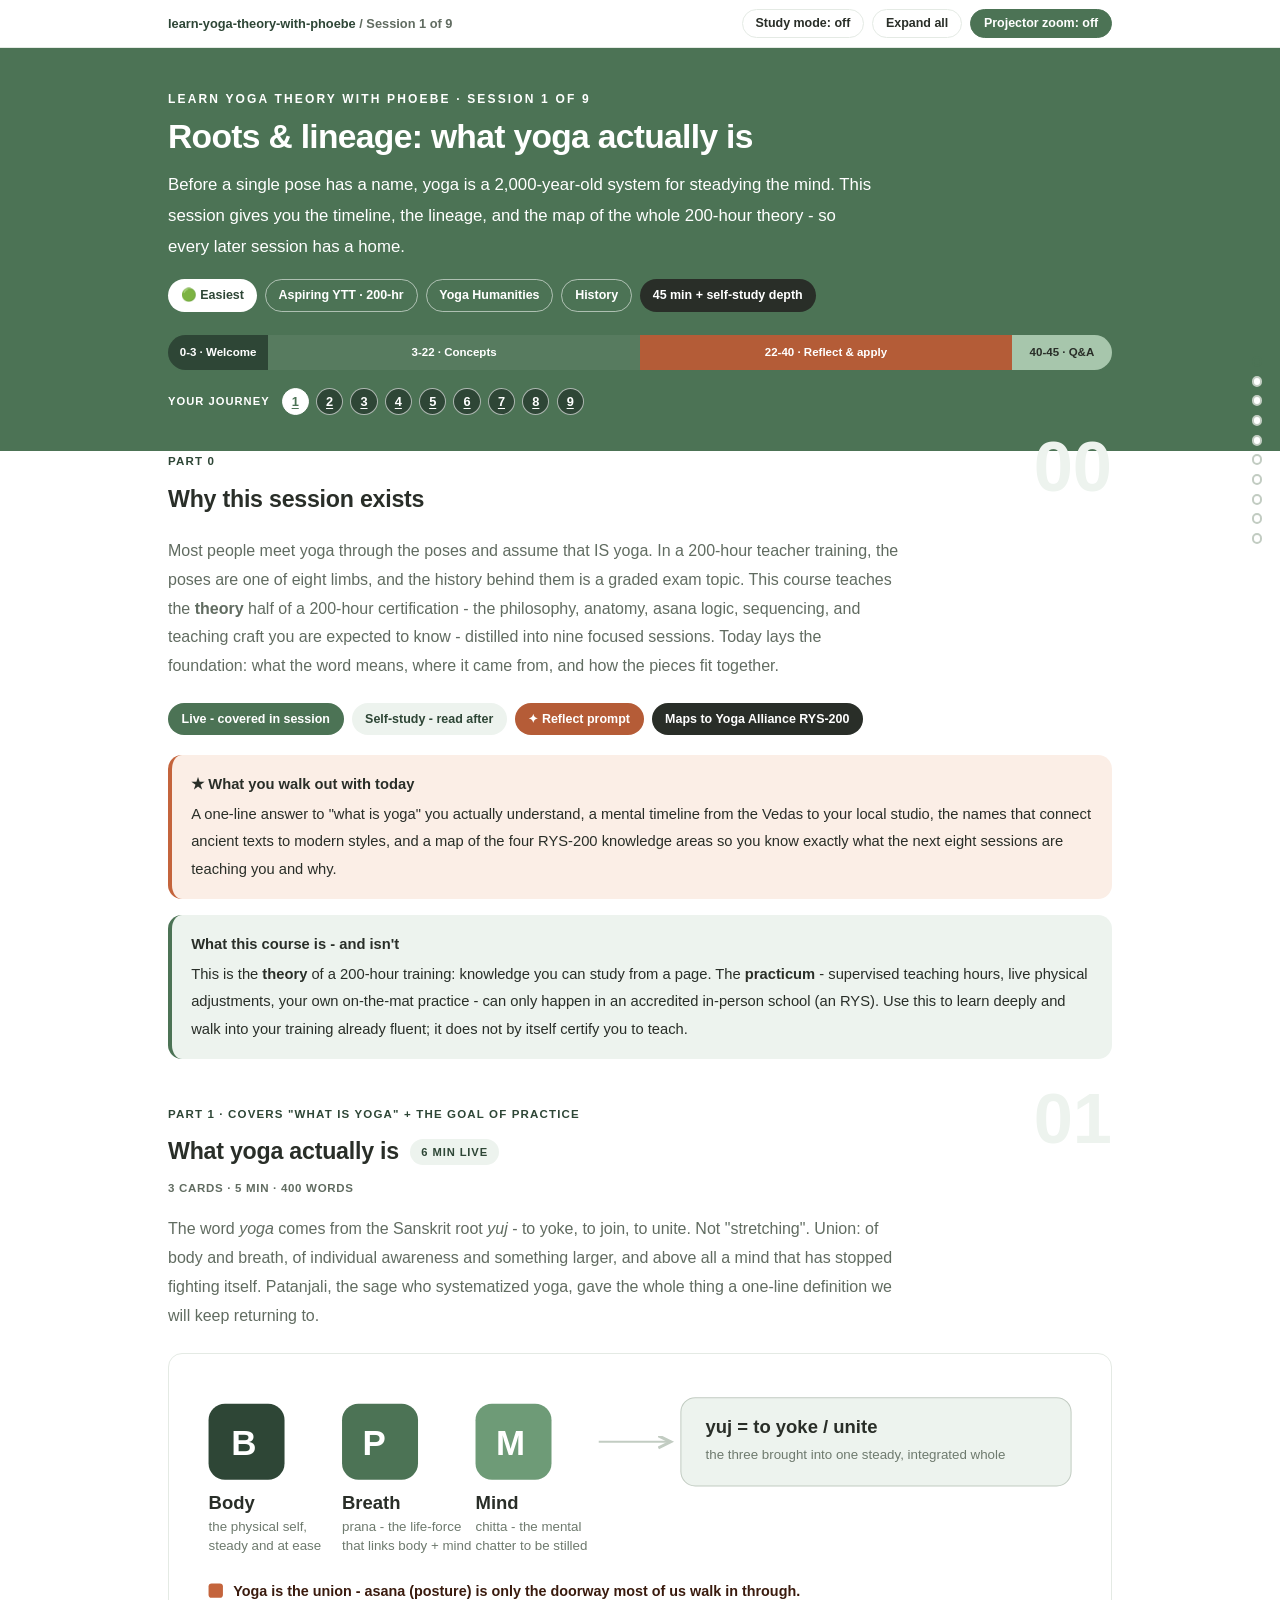
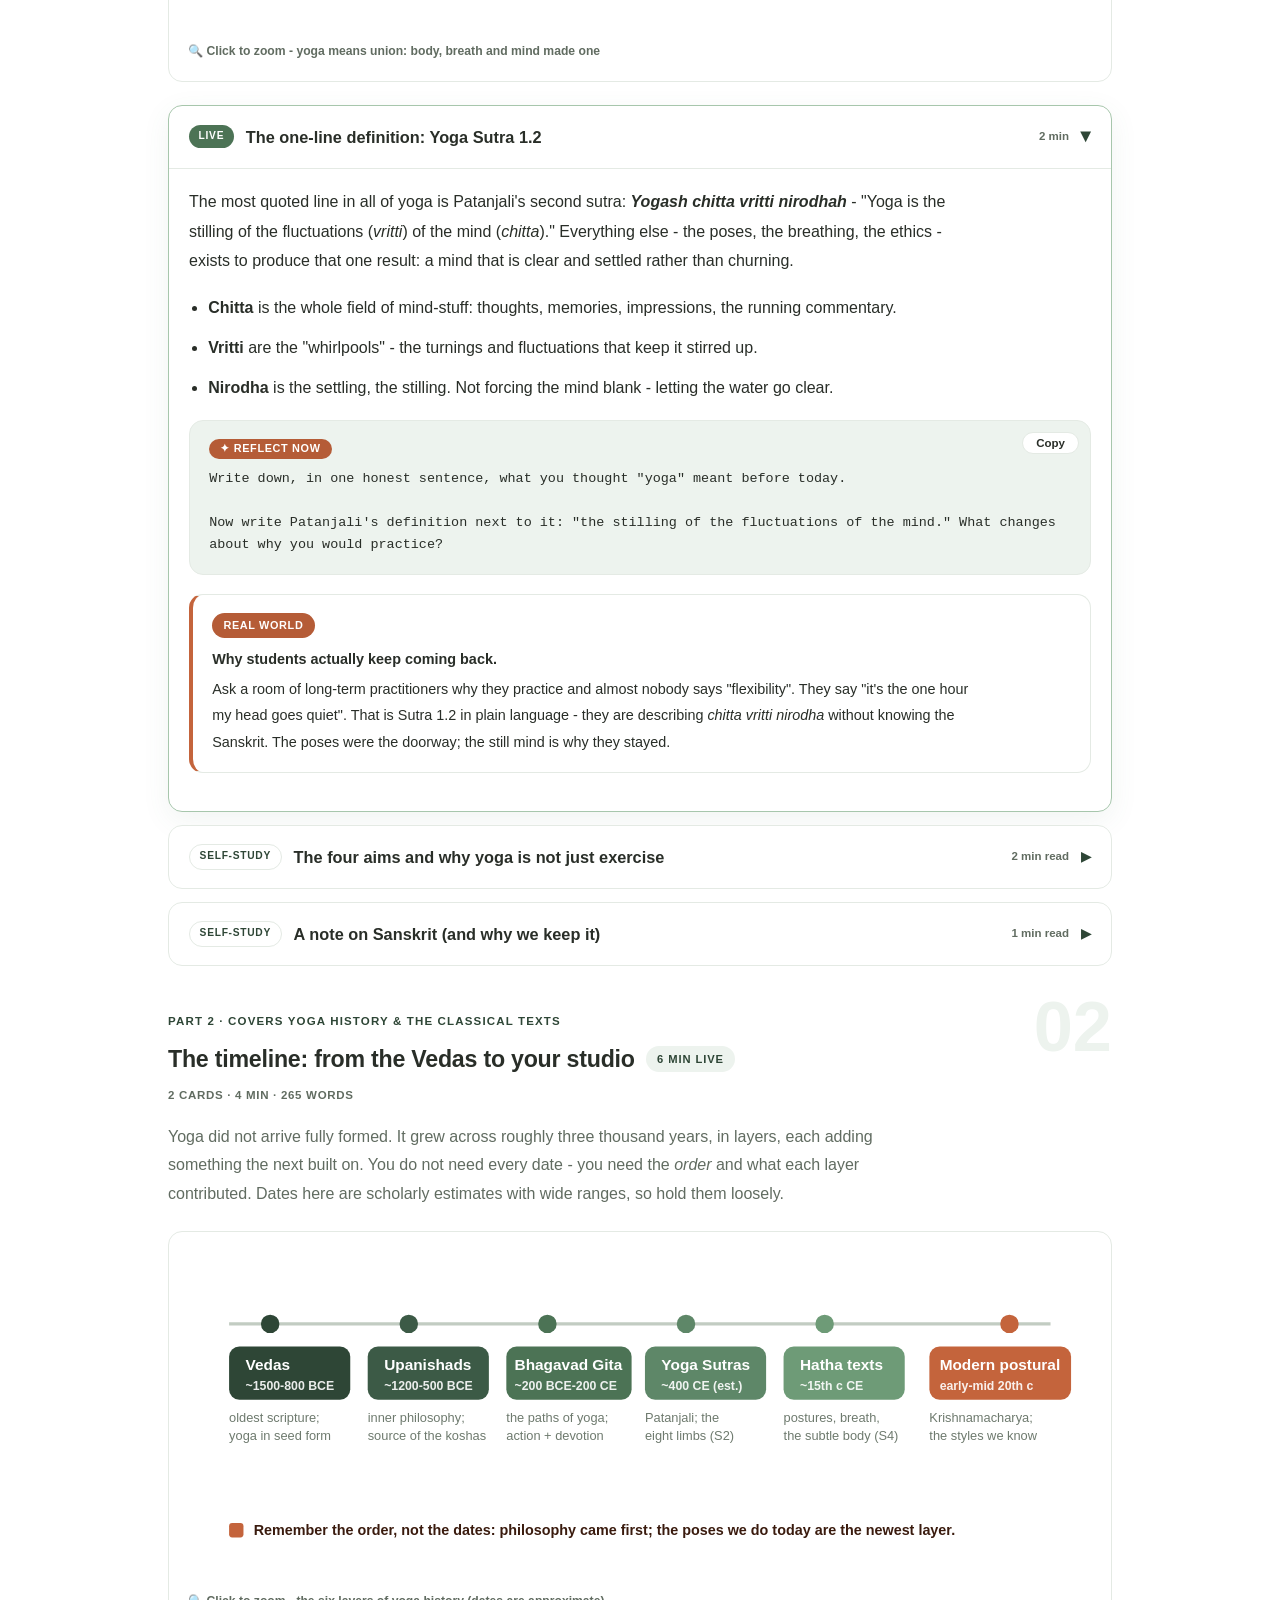
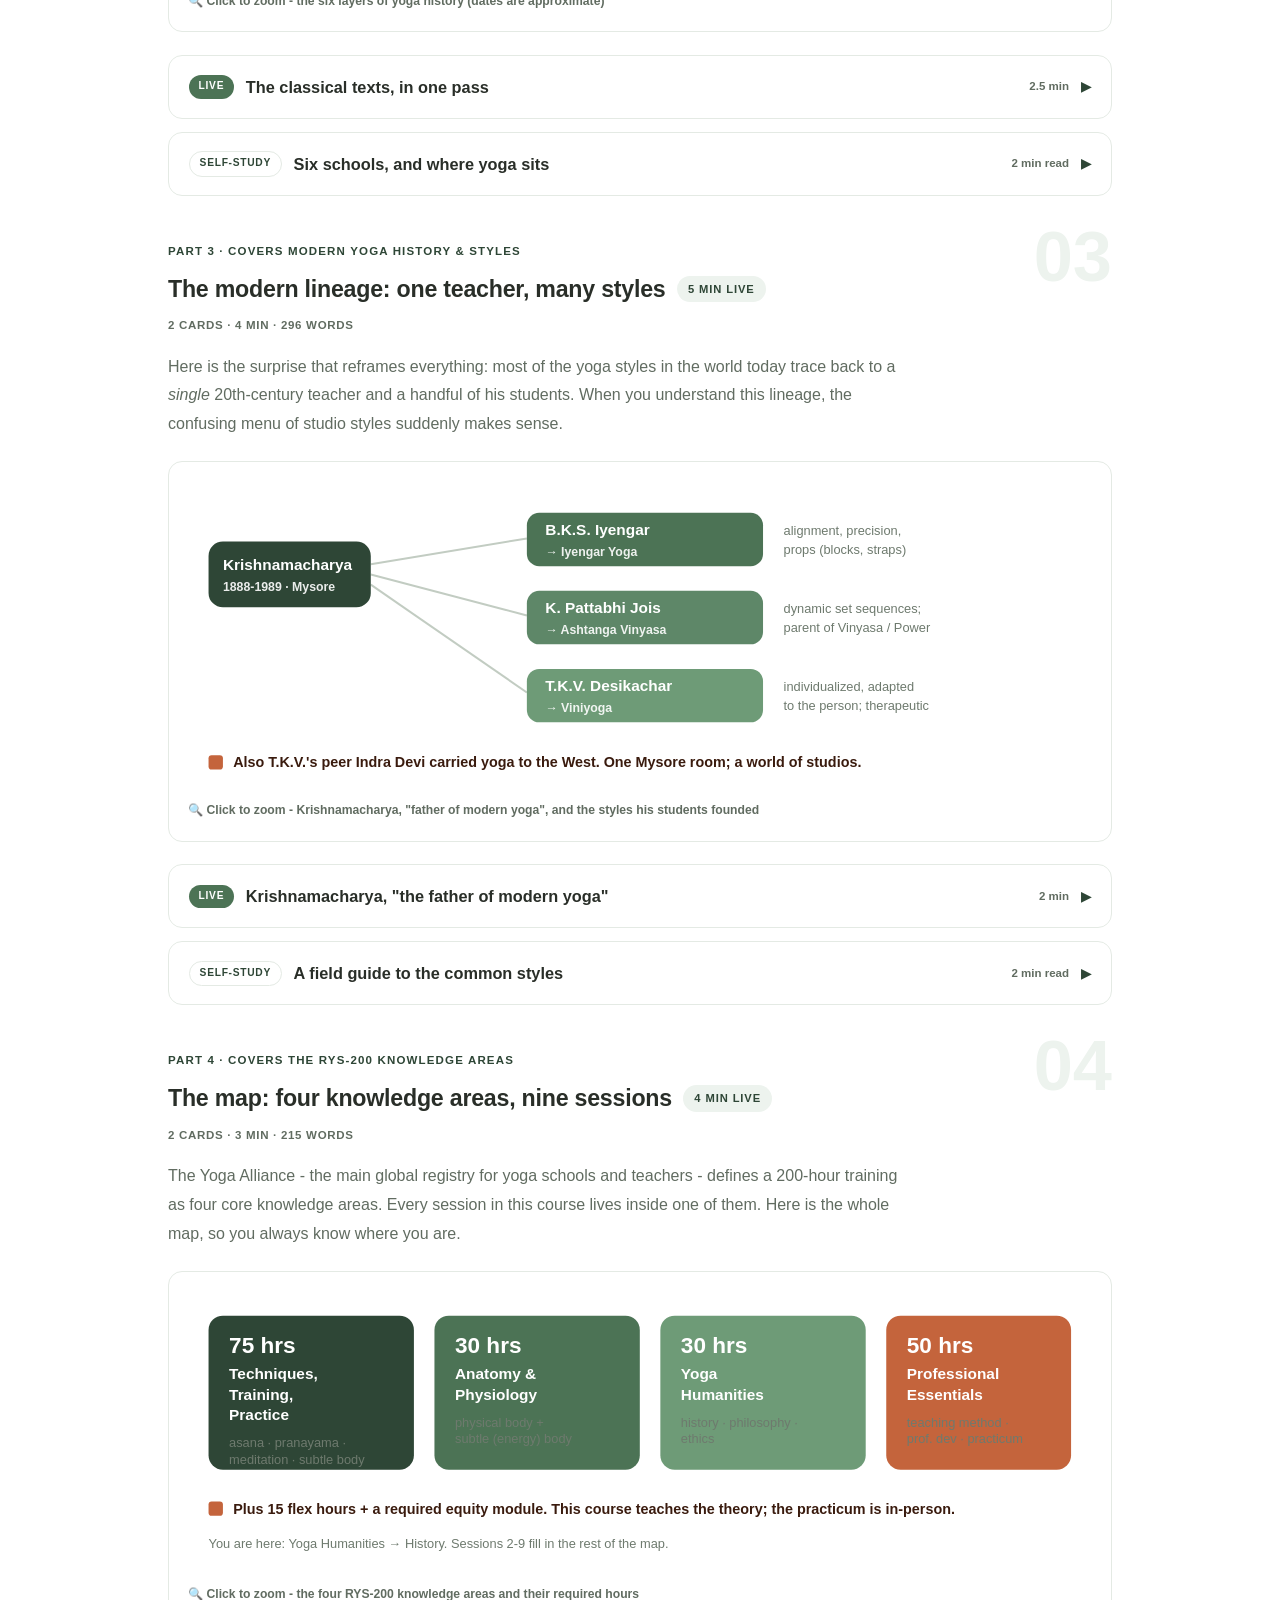
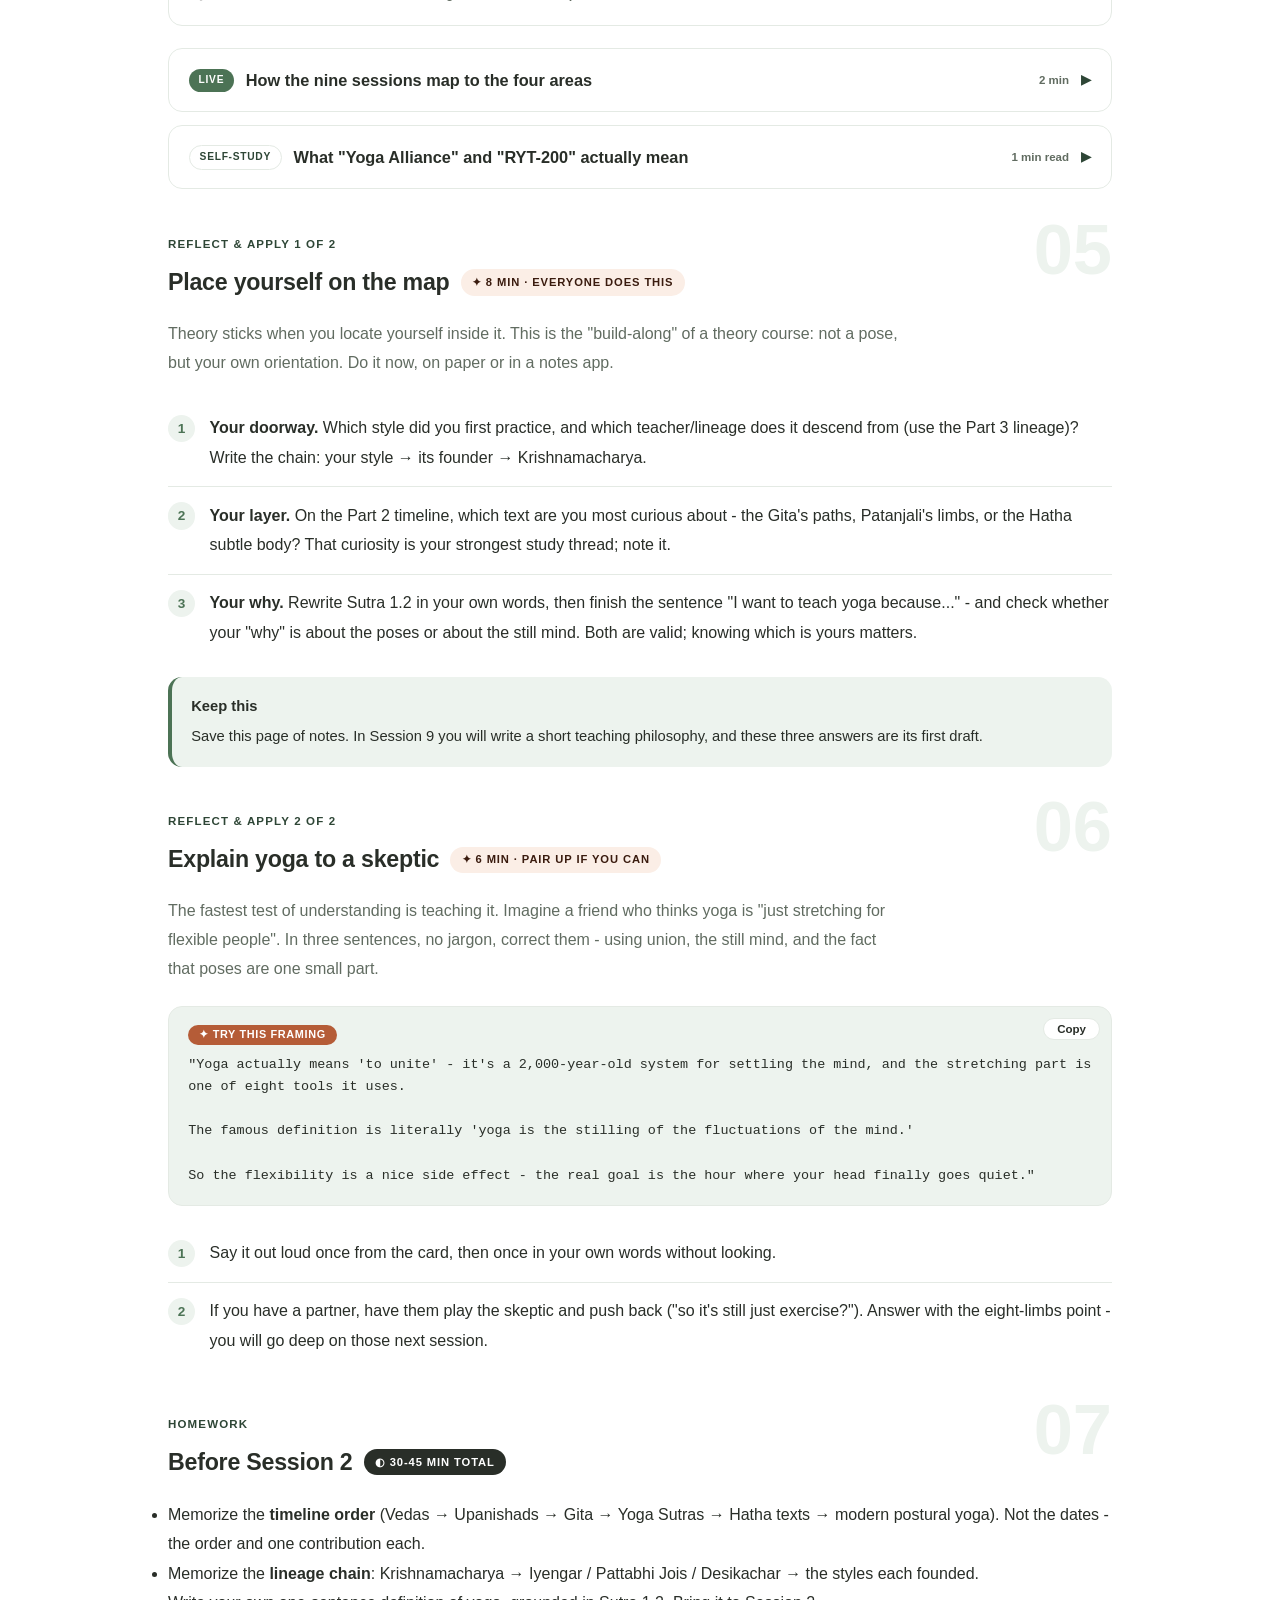
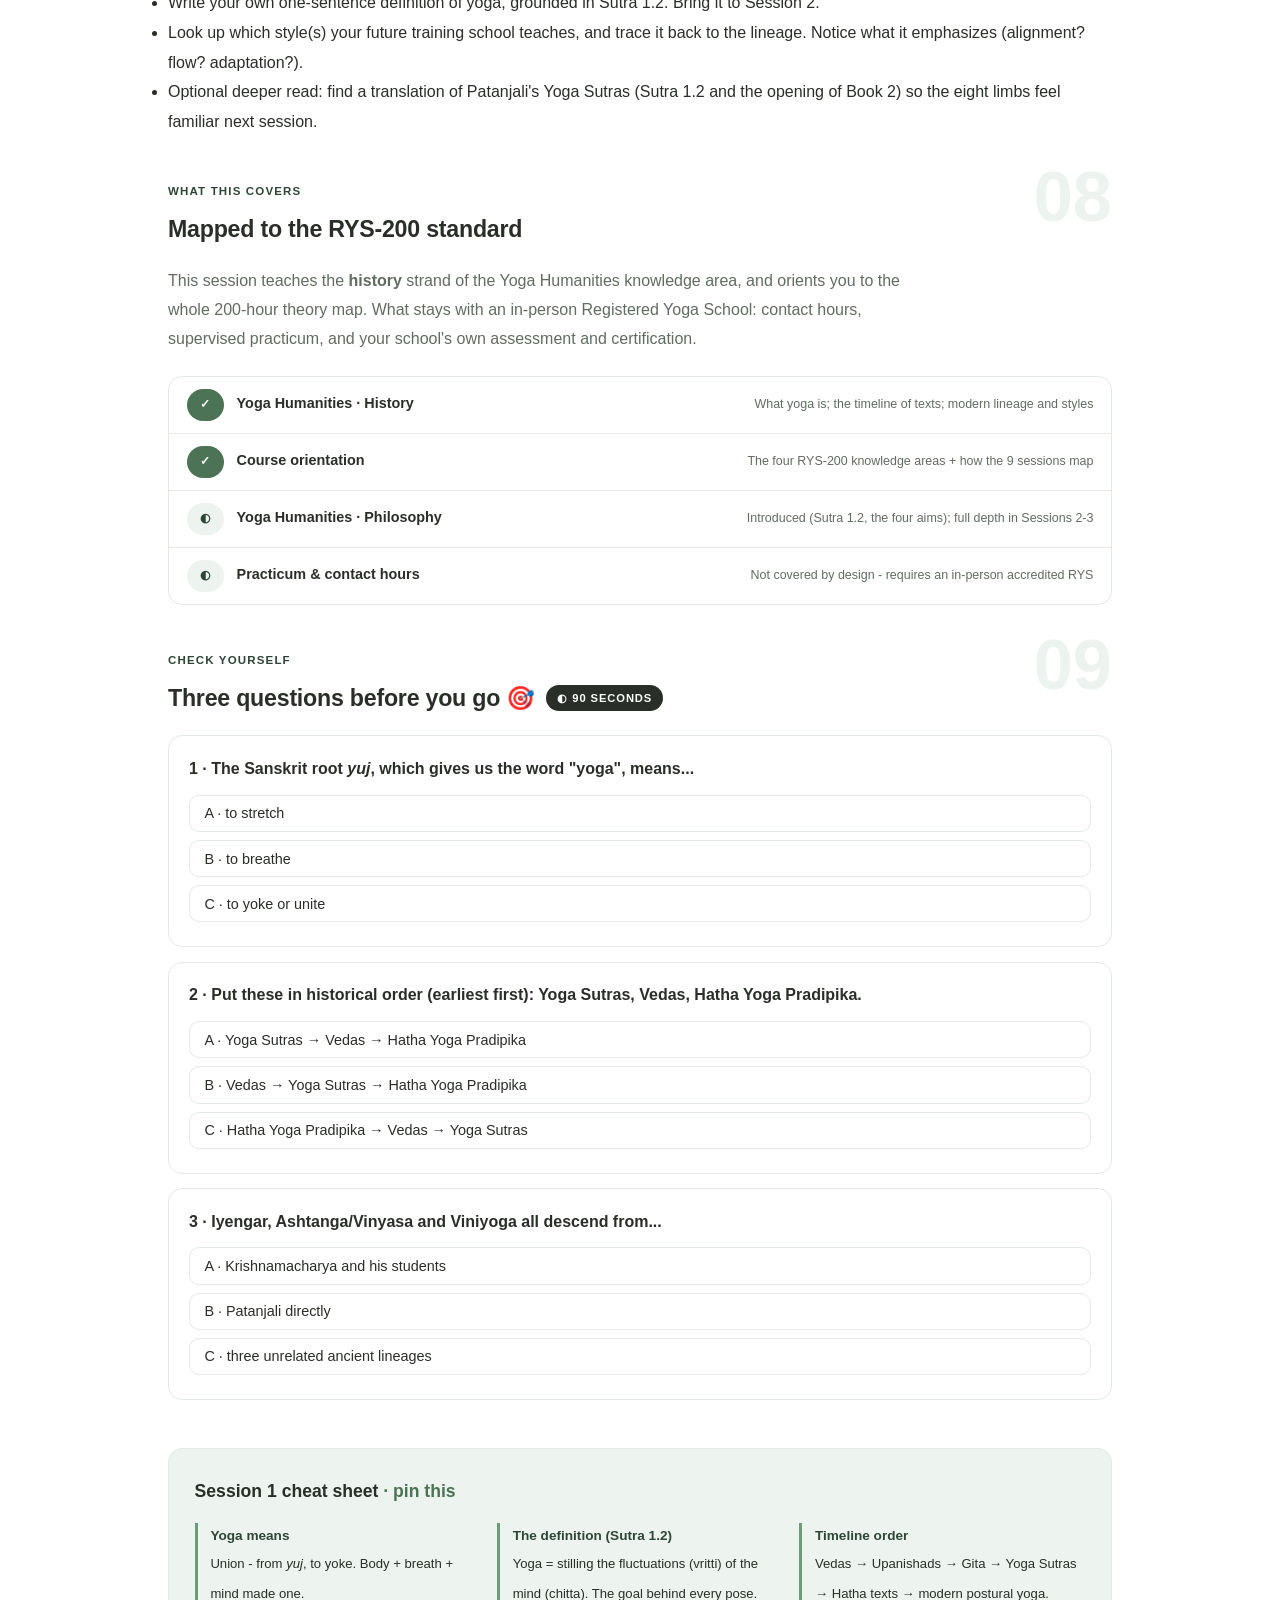
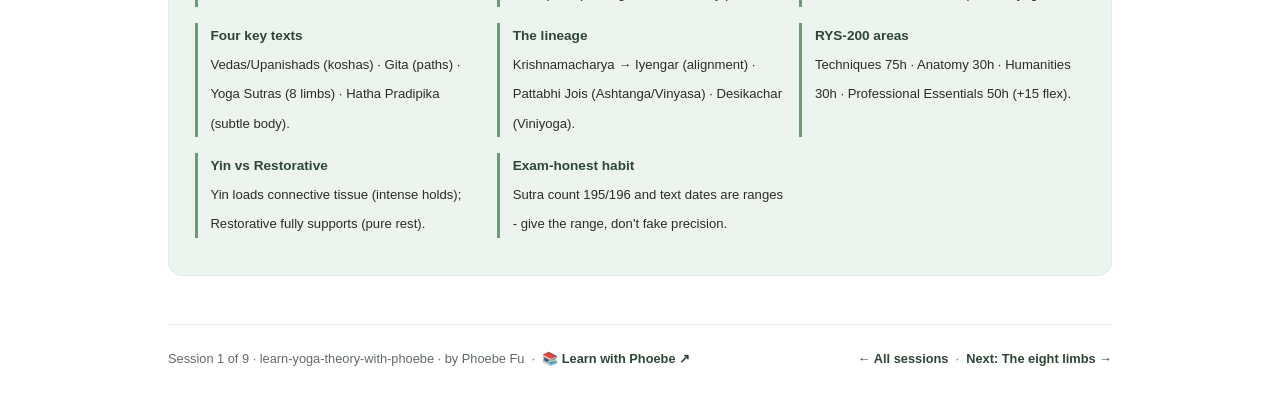
==== commit 1fb8ca43: "Prompt-box label inside the box: overflow no longer cuts it in half The label hung 0.7rem above the " ====
--- a/courses/01-roots-lineage.html
+++ b/courses/01-roots-lineage.html
@@ -19,7 +19,7 @@
 <meta name="twitter:image" content="https://phoebefu6.github.io/learn-yoga-theory-with-phoebe/assets/og-cover.png">
 <!-- social:end -->
 <title>Session 1 · Roots &amp; lineage: what yoga actually is - learn yoga theory with phoebe</title>
-<link rel="stylesheet" href="../assets/style.css?v=27">
+<link rel="stylesheet" href="../assets/style.css?v=28">
 </head>
 <body>
 
--- a/assets/style.css
+++ b/assets/style.css
@@ -810,3 +810,8 @@
 .chip.audience { background: transparent; border-color: rgba(255,255,255,.55); }
 .journey a { background: var(--indigo-deep); border-color: rgba(255,255,255,.6); }
 .skip-link { background: var(--indigo-deep); }
+
+/* Prompt-box label sits inside the box (2026-10-12). Hanging it 0.7rem above the edge let any
+   overflow:auto parent cut it in half; in normal flow nothing can clip it. The right margin
+   keeps it clear of the Copy button; long labels wrap instead of running under it. */
+.prompt-box > .label{ position: static; display: table; margin: 0 5.2rem .55rem 0; white-space: normal; line-height: 1.45; }
